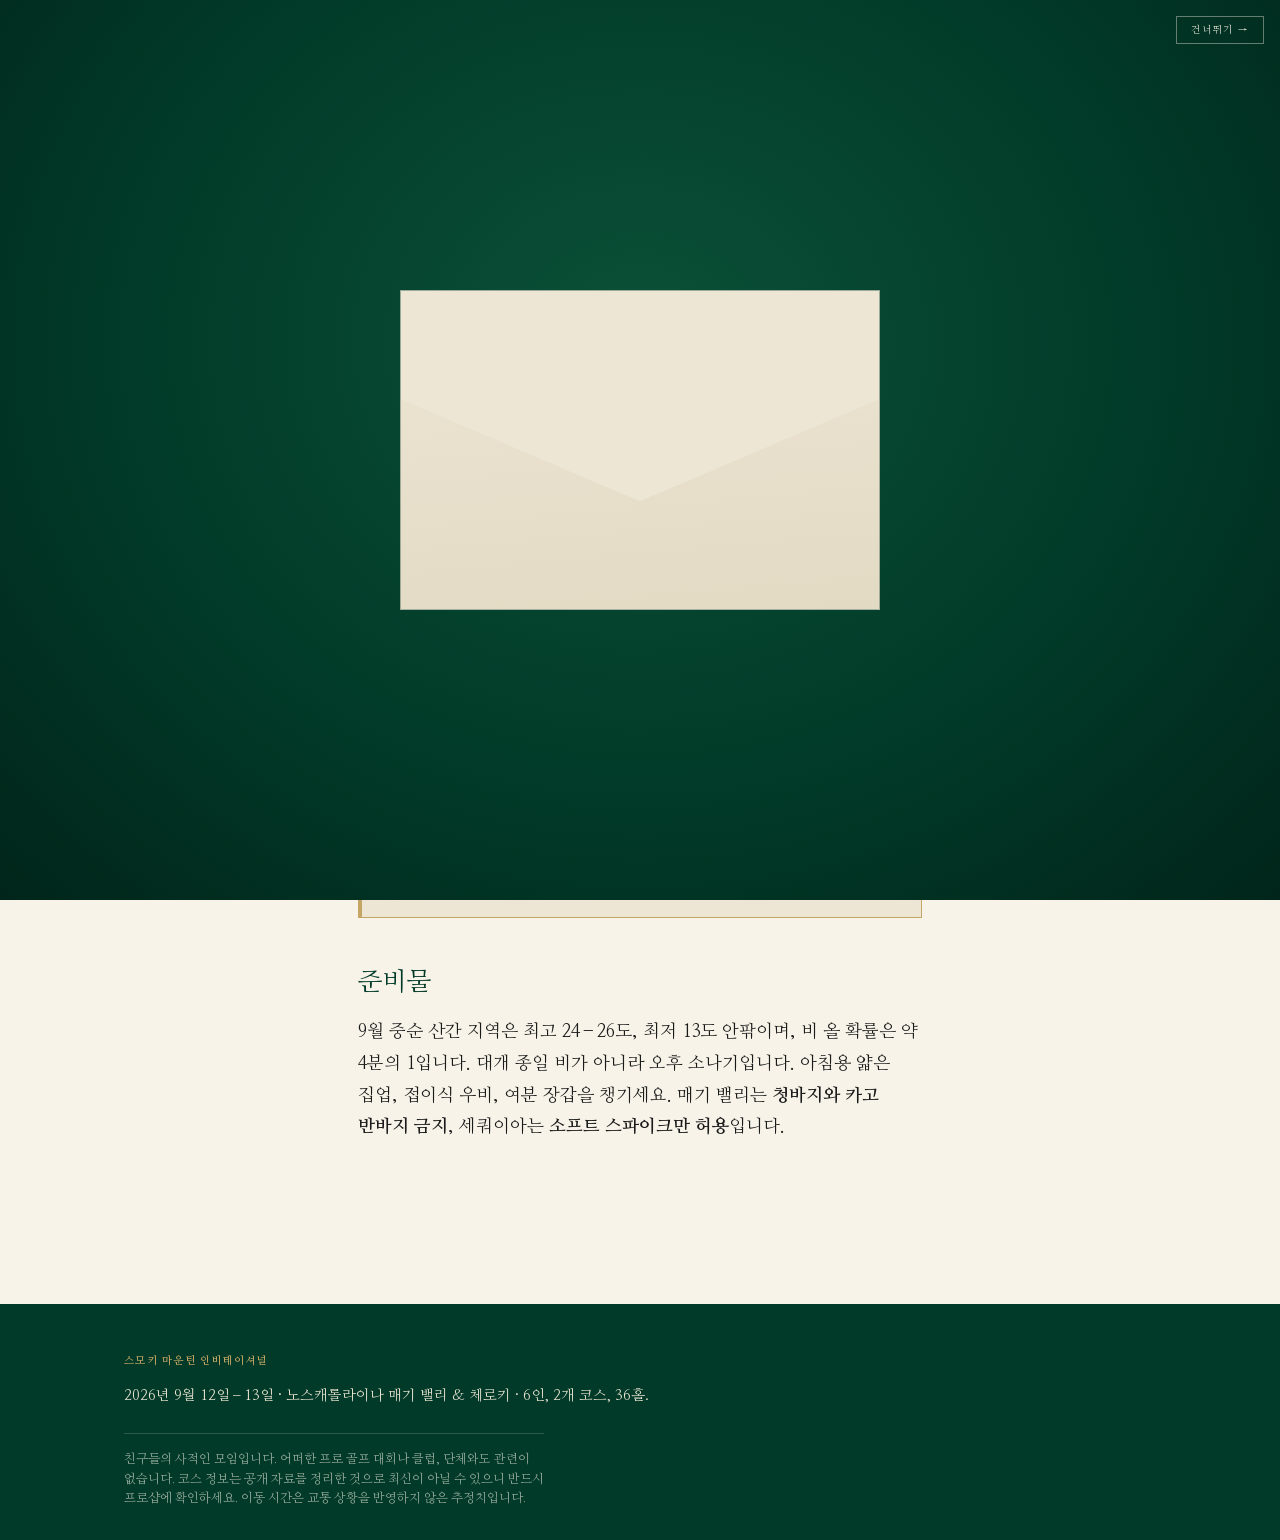
==== index.html @ a310d738 "The Smoky Mountain Invitational — trip site A no-build static site for a two-day golf trip to wester" ====
<!doctype html>
<html lang="ko">
<head>
<meta charset="utf-8">
<meta name="viewport" content="width=device-width, initial-scale=1">
<title>The Smoky Mountain Invitational — September 12–13, 2026</title>
<meta name="description" content="Six players, two courses, thirty-six holes. Maggie Valley Club and Sequoyah National, September 12–13, 2026.">
<meta name="robots" content="noindex, nofollow">
<link rel="icon" href="assets/img/favicon.svg" type="image/svg+xml">
<meta property="og:title" content="The Smoky Mountain Invitational">
<meta property="og:description" content="Six players, two courses, thirty-six holes. September 12–13, 2026.">
<meta property="og:type" content="website">
<!-- The ONLY blocking script on the page. Sets language and the
     sealed state before first paint, so there is no flash of
     English for a Korean reader and no flash of the open card. -->
<script>
(function(){var r=document.documentElement;r.setAttribute('data-js','');
var l=null;try{l=localStorage.getItem('smi:lang:v1')}catch(e){}
if(l==='en'){r.setAttribute('data-lang','en');r.setAttribute('lang','en');}
r.setAttribute('data-envelope','sealed');})();
</script>
<link rel="stylesheet" href="assets/css/fonts.css">
<link rel="stylesheet" href="assets/css/fonts-ko.css">
<link rel="stylesheet" href="assets/css/tokens.css">
<link rel="stylesheet" href="assets/css/base.css">
<link rel="stylesheet" href="assets/css/components.css">
<link rel="stylesheet" href="assets/css/i18n.css">
<link rel="stylesheet" href="assets/css/ticket.css">
<link rel="stylesheet" href="assets/css/envelope.css">
<link rel="stylesheet" href="assets/css/print.css" media="print">
</head>
<body>

<!-- #region SHARED-NAV v1 -->
<a class="skip-link visually-hidden" href="#main"><span class="en">Skip to content</span><span class="ko" lang="ko">본문으로 건너뛰기</span></a>
<header class="nav">
  <div class="nav__inner">
    <a class="nav__brand" href="index.html">
      <img class="nav__crest" src="assets/img/crest-cream.svg" alt="" width="30" height="30">
      <span class="nav__wordmark">
        <span class="en">The Smoky Mountain<br>Invitational</span>
        <span class="ko" lang="ko">스모키 마운틴<br>인비테이셔널</span>
      </span>
    </a>
    <nav aria-label="Main">
      <ul class="nav__list">
        <li><a href="itinerary.html" data-page="itinerary"><span class="en">Itinerary</span><span class="ko" lang="ko">일정</span></a></li>
        <li><a href="route.html" data-page="route"><span class="en">Route</span><span class="ko" lang="ko">이동 경로</span></a></li>
        <li><a href="course-maggie-valley.html" data-page="course-maggie-valley"><span class="en">Maggie Valley</span><span class="ko" lang="ko">매기 밸리</span></a></li>
        <li><a href="course-sequoyah.html" data-page="course-sequoyah"><span class="en">Sequoyah</span><span class="ko" lang="ko">세쿼이아</span></a></li>
        <li><a href="match.html" data-page="match"><span class="en">The Match</span><span class="ko" lang="ko">경기</span></a></li>
        <li><a href="players.html" data-page="players"><span class="en">Players</span><span class="ko" lang="ko">참가자</span></a></li>
      </ul>
    </nav>
    <div class="lang-toggle" role="group" aria-label="Language">
      <button type="button" class="lang-toggle__btn" data-lang="en" aria-pressed="false">EN</button>
      <button type="button" class="lang-toggle__btn" data-lang="ko" lang="ko" aria-pressed="false">한국어</button>
    </div>
  </div>
</header>
<!-- #endregion SHARED-NAV -->

<button type="button" class="env-skip">
  <span class="en">Skip &rarr;</span><span class="ko" lang="ko">건너뛰기 &rarr;</span>
</button>

<div class="env-stage">

  <!-- Decorative chrome only. Never contains content. -->
  <!-- display:contents when active, so all four layers become true
       siblings of .invite in one stacking context. A wrapper element
       here would create its own context and the card could never sit
       between the envelope back and its front pocket. -->
  <div class="envelope-chrome" role="presentation" aria-hidden="true">
    <div class="env-back"></div>
    <div class="env-front"></div>
    <div class="env-flap"></div>
    <button type="button" class="env-seal" aria-label="Open the invitation">
      <svg viewBox="0 0 100 100" fill="none" stroke="currentColor" stroke-width="4"
           stroke-linecap="round" stroke-linejoin="round" aria-hidden="true">
        <circle cx="50" cy="42" r="12"/>
        <path d="M14 62 L30 44 L42 56 L52 40 L64 56 L76 44 L88 62"/>
        <path d="M14 76 L32 62 L46 72 L60 64 L74 74 L88 76" opacity="0.6"/>
      </svg>
    </button>
    <p class="env-seal__hint"><span class="en">Break the seal</span><span class="ko" lang="ko">봉인을 여세요</span></p>
  </div>

  <!-- ============ THE INVITATION ============
       Unconditionally in the DOM. This is the content; everything
       above is decoration layered over it. -->
  <div class="invite">
    <div class="invite__card">
      <div class="invite__inner">

        <img class="invite__crest" src="assets/img/crest-green.svg" alt="" width="54" height="54">

        <p class="eyebrow"><span class="en">You are invited to</span><span class="ko" lang="ko">초대합니다</span></p>

        <h1 class="invite__title" id="invite-title" tabindex="-1">
          <span class="en">The Smoky Mountain <em>Invitational</em></span>
          <span class="ko" lang="ko">스모키 마운틴<br>인비테이셔널</span>
        </h1>

        <p class="rule-ornament"><span>&#9670;</span></p>

        <p class="invite__dates">
          <span class="en">Saturday 12 &amp; Sunday 13 September, 2026</span>
          <span class="ko" lang="ko">2026년 9월 12일 토요일 &amp; 13일 일요일</span>
        </p>

        <p class="invite__line">
          <span class="en">Six players. Two courses. Thirty-six holes.</span>
          <span class="ko" lang="ko">6인. 2개 코스. 36홀.</span>
        </p>

        <div class="invite__meta">
          <div>
            <span class="field__label"><span class="en">Day I</span><span class="ko" lang="ko">1일차</span></span>
            <p style="font-family:var(--font-display);font-size:1.05rem;color:var(--green-deep);line-height:1.25;margin:0">
              <span class="en">Maggie Valley Club</span><span class="ko" lang="ko">매기 밸리 클럽</span></p>
            <p class="field__note" style="font-family:var(--font-num);font-weight:600;font-size:0.95rem;color:var(--green-primary)">12:10 PM</p>
          </div>
          <div>
            <span class="field__label"><span class="en">Day II</span><span class="ko" lang="ko">2일차</span></span>
            <p style="font-family:var(--font-display);font-size:1.05rem;color:var(--green-deep);line-height:1.25;margin:0">
              <span class="en">Sequoyah National</span><span class="ko" lang="ko">세쿼이아 내셔널</span></p>
            <p class="field__note" style="font-family:var(--font-num);font-weight:600;font-size:0.95rem;color:var(--green-primary)">2:30 PM</p>
          </div>
          <div>
            <span class="field__label"><span class="en">Where</span><span class="ko" lang="ko">장소</span></span>
            <p style="font-family:var(--font-display);font-size:1.05rem;color:var(--green-deep);line-height:1.25;margin:0">
              <span class="en">Maggie Valley &amp; Cherokee</span><span class="ko" lang="ko">매기 밸리 &amp; 체로키</span></p>
            <p class="field__note"><span class="en">North Carolina</span><span class="ko" lang="ko">노스캐롤라이나</span></p>
          </div>
        </div>

        <p style="margin-top:var(--sp-5)">
          <a class="btn" href="itinerary.html"><span class="en">See the itinerary</span><span class="ko" lang="ko">일정 보기</span></a>
        </p>

      </div>
    </div>
  </div>

</div>


<main id="main">
  <div class="container section">

    <h2>
      <span class="en">What we know <em>so far</em></span>
      <span class="ko" lang="ko">현재까지 확정된 사항</span>
    </h2>

    <p>
      <span class="en">Two rounds in the Great Smoky Mountains, a chalet above Maggie Valley in between, and a three-a-side match running across all thirty-six holes. Everything is booked; a few details are still worth a phone call.</span>
      <span class="ko" lang="ko">그레이트 스모키 마운틴에서의 두 라운드, 그 사이 매기 밸리 위쪽의 샬레, 그리고 36홀 전체에 걸친 3대3 경기. 예약은 모두 완료되었고, 몇 가지 세부 사항만 전화로 확인하면 됩니다.</span>
    </p>

    <div class="stats" style="margin:var(--sp-6) 0">
      <div class="stat">
        <span class="stat__label"><span class="en">Players</span><span class="ko" lang="ko">참가자</span></span>
        <p class="stat__value">6</p>
      </div>
      <div class="stat">
        <span class="stat__label"><span class="en">Holes</span><span class="ko" lang="ko">홀</span></span>
        <p class="stat__value">36</p>
      </div>
      <div class="stat">
        <span class="stat__label"><span class="en">Road Miles</span><span class="ko" lang="ko">주행 거리</span></span>
        <p class="stat__value">201<span class="stat__unit"> mi</span></p>
      </div>
      <div class="stat">
        <span class="stat__label"><span class="en">Highest Point</span><span class="ko" lang="ko">최고 지점</span></span>
        <p class="stat__value">5,046<span class="stat__unit"> ft</span></p>
      </div>
    </div>

    <h3 style="margin-top:var(--sp-7)">
      <span class="en">The match</span><span class="ko" lang="ko">경기 방식</span>
    </h3>
    <p>
      <span class="en">Three a side, best two of three net scores on every hole, hole points accumulating across both rounds. The teams are balanced to within two strokes on each day and land <strong>dead even over the full thirty-six</strong>. <a href="match.html">The full format and the scoreboard are here.</a></span>
      <span class="ko" lang="ko">3대3, 매 홀 세 명 중 상위 두 명의 네트 스코어를 합산하고, 두 라운드에 걸쳐 홀 포인트를 누적합니다. 두 팀은 각 일자별로 2타 이내로 맞춰져 있으며, <strong>36홀 전체로는 완전히 동률</strong>입니다. <a href="match.html">전체 방식과 스코어보드는 여기에 있습니다.</a></span>
    </p>

    <div class="alert" style="margin-top:var(--sp-6)">
      <svg class="alert__icon" viewBox="0 0 24 24" fill="none" stroke="currentColor" stroke-width="1.6" aria-hidden="true">
        <path d="M12 3 L22 20 H2 Z"/><path d="M12 10v4"/><circle cx="12" cy="17" r=".6" fill="currentColor"/>
      </svg>
      <div class="alert__body">
        <p class="alert__title"><span class="en">Two things to watch</span><span class="ko" lang="ko">주의할 두 가지</span></p>
        <p>
          <span class="en"><strong>I-40 through the Pigeon River Gorge</strong> is down to one narrow lane each way at 35&nbsp;mph for about twelve miles&mdash;add 20&ndash;30 minutes on the Saturday. And <strong>Sunday&rsquo;s 2:30 tee time runs close to the light</strong>: sunset is 7:44 PM, and we all work Monday. Make the turn by 4:45.</span>
          <span class="ko" lang="ko"><strong>I-40 피전 리버 협곡 구간</strong>은 약 19킬로미터에 걸쳐 양방향 각 1차선, 시속 35마일로 제한되어 있습니다. 토요일 이동에 20&ndash;30분을 더하세요. 그리고 <strong>일요일 오후 2시 30분 티타임은 일몰과 아슬아슬합니다.</strong> 일몰은 오후 7시 44분이고, 월요일에는 모두 출근해야 합니다. 4시 45분까지 전반을 마치세요.</span>
        </p>
      </div>
    </div>

    <h3 style="margin-top:var(--sp-7)">
      <span class="en">What to pack</span><span class="ko" lang="ko">준비물</span>
    </h3>
    <p>
      <span class="en">Mid-September in the mountains runs to highs in the mid-to-upper 70s and lows in the mid-50s, with roughly a one-in-four chance of a wet day&mdash;usually an afternoon storm rather than steady rain. Bring a light quarter-zip for the morning, a packable rain jacket, and a spare glove. <strong>No denim and no cargo shorts</strong> at Maggie Valley; <strong>soft spikes only</strong> at Sequoyah.</span>
      <span class="ko" lang="ko">9월 중순 산간 지역은 최고 24&ndash;26도, 최저 13도 안팎이며, 비 올 확률은 약 4분의 1입니다. 대개 종일 비가 아니라 오후 소나기입니다. 아침용 얇은 집업, 접이식 우비, 여분 장갑을 챙기세요. 매기 밸리는 <strong>청바지와 카고 반바지 금지</strong>, 세쿼이아는 <strong>소프트 스파이크만 허용</strong>입니다.</span>
    </p>

  </div>
</main>

<!-- #region SHARED-FOOTER v1 -->
<footer class="footer">
  <div class="footer__inner">
    <p class="eyebrow eyebrow--gold"><span class="en">The Smoky Mountain Invitational</span><span class="ko" lang="ko">스모키 마운틴 인비테이셔널</span></p>
    <p>
      <span class="en">September 12&ndash;13, 2026 &middot; Maggie Valley &amp; Cherokee, North Carolina &middot; Six players, two courses, thirty-six holes.</span>
      <span class="ko" lang="ko">2026년 9월 12일&ndash;13일 &middot; 노스캐롤라이나 매기 밸리 &amp; 체로키 &middot; 6인, 2개 코스, 36홀.</span>
    </p>
    <p class="footer__disclaimer">
      <span class="en">A private gathering of friends. Not affiliated with, endorsed by, or connected to any professional golf tournament, club, or organisation. Course data is compiled from public sources and may be out of date&mdash;always confirm with the pro shop. Drive times are free-flow estimates and carry no allowance for traffic.</span>
      <span class="ko" lang="ko">친구들의 사적인 모임입니다. 어떠한 프로 골프 대회나 클럽, 단체와도 관련이 없습니다. 코스 정보는 공개 자료를 정리한 것으로 최신이 아닐 수 있으니 반드시 프로샵에 확인하세요. 이동 시간은 교통 상황을 반영하지 않은 추정치입니다.</span>
    </p>
  </div>
</footer>
<!-- #endregion SHARED-FOOTER -->

<script defer src="assets/js/lang.js"></script>
<script defer src="assets/js/envelope.js"></script>
</body>
</html>
---- assets/css/fonts.css ----
/* ============================================================
   THE SMOKY MOUNTAIN INVITATIONAL — SELF-HOSTED WEBFONTS
   All four families are SIL Open Font License 1.1; self-hosting
   is expressly permitted. See README for the licence notice.

   Self-hosted deliberately rather than linked from the Google
   CDN: that <link> is render-blocking and fails completely
   offline, and this site has to work in a valley with no signal.

   Cormorant Garamond and Source Serif 4 ship as VARIABLE fonts,
   so one file covers each declared weight range. Barlow
   Condensed is served as static instances, hence two files.
   Latin subset only — 180 KB for the whole system.
   ============================================================ */

/* Display serif — headings, the trip name, ticket titles.
   Fragile below ~24px by design; never use it for body text. */
@font-face {
  font-family: 'Cormorant Garamond';
  font-style: normal;
  font-weight: 300 600;
  font-display: swap;
  src: url(../fonts/cormorant-garamond.woff2) format('woff2');
}
@font-face {
  font-family: 'Cormorant Garamond';
  font-style: italic;
  font-weight: 300 600;
  font-display: swap;
  src: url(../fonts/cormorant-garamond-italic.woff2) format('woff2');
}

/* Body — optical-size axis keeps it readable at 16px where
   Cormorant collapses. */
@font-face {
  font-family: 'Source Serif 4';
  font-style: normal;
  font-weight: 400 600;
  font-display: swap;
  src: url(../fonts/source-serif-4.woff2) format('woff2');
}

/* Inscriptional roman — letterspaced uppercase eyebrows and
   field labels. This single face does most of the engraved work. */
@font-face {
  font-family: 'Marcellus';
  font-style: normal;
  font-weight: 400;
  font-display: swap;
  src: url(../fonts/marcellus-400.woff2) format('woff2');
}

/* Numerals — tickets and the scoreboard. Tall, narrow digits
   that read as hand-painted plates rather than monospace. */
@font-face {
  font-family: 'Barlow Condensed';
  font-style: normal;
  font-weight: 400;
  font-display: swap;
  src: url(../fonts/barlow-condensed-400.woff2) format('woff2');
}
@font-face {
  font-family: 'Barlow Condensed';
  font-style: normal;
  font-weight: 600;
  font-display: swap;
  src: url(../fonts/barlow-condensed-600.woff2) format('woff2');
}
---- assets/css/fonts-ko.css ----
/* ============================================================
   KOREAN — Nanum Myeongjo (SIL Open Font License 1.1)

   A Myeongjo serif: the Korean equivalent of the formal-document
   register Cormorant Garamond and Source Serif 4 occupy in Latin.
   Used for BOTH display and body Korean, so the site carries one
   Korean family rather than two.

   Split across Google's unicode-range subsets and vendored whole,
   NOT hand-subset to the glyphs currently on the site. Deliberate:
   player bios get added later, and a hand-subset font renders any
   new character as a tofu box. The browser downloads only the
   slices a page actually needs (~15-30 of these), so the on-disk
   size below is not the transfer size.
   ============================================================ */
@font-face{font-family:'Nanum Myeongjo';font-style:normal;font-weight:400;font-display:swap;src:url(../fonts/nanum-myeongjo/nm-400-000.woff2) format('woff2');unicode-range:U+f9ca-fa0b, U+ff03-ff05, U+ff07, U+ff0a-ff0b, U+ff0d-ff19, U+ff1b, U+ff1d, U+ff20-ff5b, U+ff5d, U+ffe0-ffe3, U+ffe5-ffe6}
@font-face{font-family:'Nanum Myeongjo';font-style:normal;font-weight:400;font-display:swap;src:url(../fonts/nanum-myeongjo/nm-400-001.woff2) format('woff2');unicode-range:U+d723-d728, U+d72a-d733, U+d735-d748, U+d74a-d74f, U+d752-d753, U+d755-d757, U+d75a-d75f, U+d762-d764, U+d766-d768, U+d76a-d76b, U+d76d-d76f, U+d771-d787, U+d789-d78b, U+d78d-d78f, U+d791-d797, U+d79a, U+d79c, U+d79e-d7a3, U+f900-f909, U+f90b-f92e}
@font-face{font-family:'Nanum Myeongjo';font-style:normal;font-weight:400;font-display:swap;src:url(../fonts/nanum-myeongjo/nm-400-002.woff2) format('woff2');unicode-range:U+d679-d68b, U+d68e-d69e, U+d6a0, U+d6a2-d6a7, U+d6a9-d6c3, U+d6c6-d6c7, U+d6c9-d6cb, U+d6cd-d6d3, U+d6d5-d6d6, U+d6d8-d6e3, U+d6e5-d6e7, U+d6e9-d6fb, U+d6fd-d717, U+d719-d71f, U+d721-d722}
@font-face{font-family:'Nanum Myeongjo';font-style:normal;font-weight:400;font-display:swap;src:url(../fonts/nanum-myeongjo/nm-400-003.woff2) format('woff2');unicode-range:U+d5bc-d5c7, U+d5ca-d5cb, U+d5cd-d5cf, U+d5d1-d5d7, U+d5d9-d5da, U+d5dc, U+d5de-d5e3, U+d5e6-d5e7, U+d5e9-d5eb, U+d5ed-d5f6, U+d5f8, U+d5fa-d5ff, U+d602-d603, U+d605-d607, U+d609-d60f, U+d612-d613, U+d616-d61b, U+d61d-d637, U+d63a-d63b, U+d63d-d63f, U+d641-d647, U+d64a-d64c, U+d64e-d653, U+d656-d657, U+d659-d65b, U+d65d-d666, U+d668, U+d66a-d678}
@font-face{font-family:'Nanum Myeongjo';font-style:normal;font-weight:400;font-display:swap;src:url(../fonts/nanum-myeongjo/nm-400-004.woff2) format('woff2');unicode-range:U+d507, U+d509-d50b, U+d50d-d513, U+d515-d53b, U+d53e-d53f, U+d541-d543, U+d545-d54c, U+d54e, U+d550, U+d552-d557, U+d55a-d55b, U+d55d-d55f, U+d561-d564, U+d566-d567, U+d56a, U+d56c, U+d56e-d573, U+d576-d577, U+d579-d583, U+d585-d586, U+d58a-d5a4, U+d5a6-d5bb}
@font-face{font-family:'Nanum Myeongjo';font-style:normal;font-weight:400;font-display:swap;src:url(../fonts/nanum-myeongjo/nm-400-005.woff2) format('woff2');unicode-range:U+d464-d477, U+d47a-d47b, U+d47d-d47f, U+d481-d487, U+d489-d48a, U+d48c, U+d48e-d4e7, U+d4e9-d503, U+d505-d506}
@font-face{font-family:'Nanum Myeongjo';font-style:normal;font-weight:400;font-display:swap;src:url(../fonts/nanum-myeongjo/nm-400-006.woff2) format('woff2');unicode-range:U+d3bf-d3c7, U+d3ca-d3cf, U+d3d1-d3eb, U+d3ee-d3ef, U+d3f1-d3f3, U+d3f5-d3fb, U+d3fd-d400, U+d402-d45b, U+d45d-d463}
@font-face{font-family:'Nanum Myeongjo';font-style:normal;font-weight:400;font-display:swap;src:url(../fonts/nanum-myeongjo/nm-400-007.woff2) format('woff2');unicode-range:U+d2ff, U+d302-d304, U+d306-d30b, U+d30f, U+d311-d313, U+d315-d31b, U+d31e, U+d322-d324, U+d326-d327, U+d32a-d32b, U+d32d-d32f, U+d331-d337, U+d339-d33c, U+d33e-d37b, U+d37e-d37f, U+d381-d383, U+d385-d38b, U+d38e-d390, U+d392-d397, U+d39a-d39b, U+d39d-d39f, U+d3a1-d3a7, U+d3a9-d3aa, U+d3ac, U+d3ae-d3b3, U+d3b5-d3b7, U+d3b9-d3bb, U+d3bd-d3be}
@font-face{font-family:'Nanum Myeongjo';font-style:normal;font-weight:400;font-display:swap;src:url(../fonts/nanum-myeongjo/nm-400-008.woff2) format('woff2');unicode-range:U+d257-d27f, U+d281-d29b, U+d29d-d29f, U+d2a1-d2ab, U+d2ad-d2b7, U+d2ba-d2bb, U+d2bd-d2bf, U+d2c1-d2c7, U+d2c9-d2ef, U+d2f2-d2f3, U+d2f5-d2f7, U+d2f9-d2fe}
@font-face{font-family:'Nanum Myeongjo';font-style:normal;font-weight:400;font-display:swap;src:url(../fonts/nanum-myeongjo/nm-400-009.woff2) format('woff2');unicode-range:U+d1b4, U+d1b6-d1f3, U+d1f5-d22b, U+d22e-d22f, U+d231-d233, U+d235-d23b, U+d23d-d240, U+d242-d256}
@font-face{font-family:'Nanum Myeongjo';font-style:normal;font-weight:400;font-display:swap;src:url(../fonts/nanum-myeongjo/nm-400-010.woff2) format('woff2');unicode-range:U+d105-d12f, U+d132-d133, U+d135-d137, U+d139-d13f, U+d141-d142, U+d144, U+d146-d14b, U+d14e-d14f, U+d151-d153, U+d155-d15b, U+d15e-d187, U+d189-d19f, U+d1a2-d1a3, U+d1a5-d1a7, U+d1a9-d1af, U+d1b2-d1b3}
@font-face{font-family:'Nanum Myeongjo';font-style:normal;font-weight:400;font-display:swap;src:url(../fonts/nanum-myeongjo/nm-400-011.woff2) format('woff2');unicode-range:U+d04b-d04f, U+d051-d057, U+d059-d06b, U+d06d-d06f, U+d071-d073, U+d075-d07b, U+d07e-d0a3, U+d0a6-d0a7, U+d0a9-d0ab, U+d0ad-d0b3, U+d0b6, U+d0b8, U+d0ba-d0bf, U+d0c2-d0c3, U+d0c5-d0c7, U+d0c9-d0cf, U+d0d2, U+d0d6-d0db, U+d0de-d0df, U+d0e1-d0e3, U+d0e5-d0eb, U+d0ee-d0f0, U+d0f2-d104}
@font-face{font-family:'Nanum Myeongjo';font-style:normal;font-weight:400;font-display:swap;src:url(../fonts/nanum-myeongjo/nm-400-012.woff2) format('woff2');unicode-range:U+cfa2-cfc3, U+cfc5-cfdf, U+cfe2-cfe3, U+cfe5-cfe7, U+cfe9-cff4, U+cff6-cffb, U+cffd-cfff, U+d001-d003, U+d005-d017, U+d019-d033, U+d036-d037, U+d039-d03b, U+d03d-d04a}
@font-face{font-family:'Nanum Myeongjo';font-style:normal;font-weight:400;font-display:swap;src:url(../fonts/nanum-myeongjo/nm-400-013.woff2) format('woff2');unicode-range:U+cef0-cef3, U+cef6, U+cef9-ceff, U+cf01-cf03, U+cf05-cf07, U+cf09-cf0f, U+cf11-cf12, U+cf14-cf1b, U+cf1d-cf1f, U+cf21-cf2f, U+cf31-cf53, U+cf56-cf57, U+cf59-cf5b, U+cf5d-cf63, U+cf66, U+cf68, U+cf6a-cf6f, U+cf71-cf84, U+cf86-cf8b, U+cf8d-cfa1}
@font-face{font-family:'Nanum Myeongjo';font-style:normal;font-weight:400;font-display:swap;src:url(../fonts/nanum-myeongjo/nm-400-014.woff2) format('woff2');unicode-range:U+ce3c-ce57, U+ce5a-ce5b, U+ce5d-ce5f, U+ce61-ce67, U+ce6a, U+ce6c, U+ce6e-ce73, U+ce76-ce77, U+ce79-ce7b, U+ce7d-ce83, U+ce85-ce88, U+ce8a-ce8f, U+ce91-ce93, U+ce95-ce97, U+ce99-ce9f, U+cea2, U+cea4-ceab, U+cead-cee3, U+cee6-cee7, U+cee9-ceeb, U+ceed-ceef}
@font-face{font-family:'Nanum Myeongjo';font-style:normal;font-weight:400;font-display:swap;src:url(../fonts/nanum-myeongjo/nm-400-015.woff2) format('woff2');unicode-range:U+cd92-cd93, U+cd96-cd97, U+cd99-cd9b, U+cd9d-cda3, U+cda6-cda8, U+cdaa-cdaf, U+cdb1-cdc3, U+cdc5-cdcb, U+cdcd-cde7, U+cde9-ce03, U+ce05-ce1f, U+ce22-ce34, U+ce36-ce3b}
@font-face{font-family:'Nanum Myeongjo';font-style:normal;font-weight:400;font-display:swap;src:url(../fonts/nanum-myeongjo/nm-400-016.woff2) format('woff2');unicode-range:U+ccef-cd07, U+cd0a-cd0b, U+cd0d-cd1a, U+cd1c, U+cd1e-cd2b, U+cd2d-cd5b, U+cd5d-cd77, U+cd79-cd91}
@font-face{font-family:'Nanum Myeongjo';font-style:normal;font-weight:400;font-display:swap;src:url(../fonts/nanum-myeongjo/nm-400-017.woff2) format('woff2');unicode-range:U+cc3f-cc43, U+cc46-cc47, U+cc49-cc4b, U+cc4d-cc53, U+cc55-cc58, U+cc5a-cc5f, U+cc61-cc97, U+cc9a-cc9b, U+cc9d-cc9f, U+cca1-cca7, U+ccaa, U+ccac, U+ccae-ccb3, U+ccb6-ccb7, U+ccb9-ccbb, U+ccbd-cccf, U+ccd1-cce3, U+cce5-ccee}
@font-face{font-family:'Nanum Myeongjo';font-style:normal;font-weight:400;font-display:swap;src:url(../fonts/nanum-myeongjo/nm-400-018.woff2) format('woff2');unicode-range:U+cb91-cbd3, U+cbd5-cbe3, U+cbe5-cc0b, U+cc0e-cc0f, U+cc11-cc13, U+cc15-cc1b, U+cc1d-cc20, U+cc23-cc27, U+cc2a-cc2b, U+cc2d, U+cc2f, U+cc31-cc37, U+cc3a, U+cc3c}
@font-face{font-family:'Nanum Myeongjo';font-style:normal;font-weight:400;font-display:swap;src:url(../fonts/nanum-myeongjo/nm-400-019.woff2) format('woff2');unicode-range:U+caf4-cb47, U+cb4a-cb90}
@font-face{font-family:'Nanum Myeongjo';font-style:normal;font-weight:400;font-display:swap;src:url(../fonts/nanum-myeongjo/nm-400-020.woff2) format('woff2');unicode-range:U+ca4a-ca4b, U+ca4e-ca4f, U+ca51-ca53, U+ca55-ca5b, U+ca5d-ca60, U+ca62-ca83, U+ca85-cabb, U+cabe-cabf, U+cac1-cac3, U+cac5-cacb, U+cacd-cad0, U+cad2, U+cad4-cad8, U+cada-caf3}
@font-face{font-family:'Nanum Myeongjo';font-style:normal;font-weight:400;font-display:swap;src:url(../fonts/nanum-myeongjo/nm-400-021.woff2) format('woff2');unicode-range:U+c996-c997, U+c99a-c99c, U+c99e-c9bf, U+c9c2-c9c3, U+c9c5-c9c7, U+c9c9-c9cf, U+c9d2, U+c9d4, U+c9d7-c9d8, U+c9db, U+c9de-c9df, U+c9e1-c9e3, U+c9e5-c9e6, U+c9e8-c9eb, U+c9ee-c9f0, U+c9f2-c9f7, U+c9f9-ca0b, U+ca0d-ca28, U+ca2a-ca49}
@font-face{font-family:'Nanum Myeongjo';font-style:normal;font-weight:400;font-display:swap;src:url(../fonts/nanum-myeongjo/nm-400-022.woff2) format('woff2');unicode-range:U+c8e9-c8f4, U+c8f6-c8fb, U+c8fe-c8ff, U+c901-c903, U+c905-c90b, U+c90e-c910, U+c912-c917, U+c919-c92b, U+c92d-c94f, U+c951-c953, U+c955-c96b, U+c96d-c973, U+c975-c987, U+c98a-c98b, U+c98d-c98f, U+c991-c995}
@font-face{font-family:'Nanum Myeongjo';font-style:normal;font-weight:400;font-display:swap;src:url(../fonts/nanum-myeongjo/nm-400-023.woff2) format('woff2');unicode-range:U+c841-c84b, U+c84d-c86f, U+c872-c873, U+c875-c877, U+c879-c87f, U+c882-c884, U+c887-c88a, U+c88d-c8c3, U+c8c5-c8df, U+c8e1-c8e8}
@font-face{font-family:'Nanum Myeongjo';font-style:normal;font-weight:400;font-display:swap;src:url(../fonts/nanum-myeongjo/nm-400-024.woff2) format('woff2');unicode-range:U+c779-c77b, U+c77e-c782, U+c786, U+c78b, U+c78d, U+c78f, U+c792-c793, U+c795, U+c797, U+c799-c79f, U+c7a2, U+c7a7-c7ab, U+c7ae-c7bb, U+c7bd-c7c0, U+c7c2-c7c7, U+c7c9-c7dc, U+c7de-c7ff, U+c802-c803, U+c805-c807, U+c809, U+c80b-c80f, U+c812, U+c814, U+c817-c81b, U+c81e-c81f, U+c821-c823, U+c825-c82e, U+c830-c837, U+c839-c83b, U+c83d-c840}
@font-face{font-family:'Nanum Myeongjo';font-style:normal;font-weight:400;font-display:swap;src:url(../fonts/nanum-myeongjo/nm-400-025.woff2) format('woff2');unicode-range:U+c6bb-c6bf, U+c6c2, U+c6c4, U+c6c6-c6cb, U+c6ce-c6cf, U+c6d1-c6d3, U+c6d5-c6db, U+c6dd-c6df, U+c6e1-c6e7, U+c6e9-c6eb, U+c6ed-c6ef, U+c6f1-c6f8, U+c6fa-c703, U+c705-c707, U+c709-c70b, U+c70d-c716, U+c718, U+c71a-c71f, U+c722-c723, U+c725-c727, U+c729-c734, U+c736-c73b, U+c73e-c73f, U+c741-c743, U+c745-c74b, U+c74e-c750, U+c752-c757, U+c759-c773, U+c776-c777}
@font-face{font-family:'Nanum Myeongjo';font-style:normal;font-weight:400;font-display:swap;src:url(../fonts/nanum-myeongjo/nm-400-026.woff2) format('woff2');unicode-range:U+c5f5-c5fb, U+c5fe, U+c602-c605, U+c607, U+c609-c60f, U+c611-c61a, U+c61c-c623, U+c626-c627, U+c629-c62b, U+c62d, U+c62f-c632, U+c636, U+c638, U+c63a-c63f, U+c642-c643, U+c645-c647, U+c649-c652, U+c656-c65b, U+c65d-c65f, U+c661-c663, U+c665-c677, U+c679-c67b, U+c67d-c693, U+c696-c697, U+c699-c69b, U+c69d-c6a3, U+c6a6, U+c6a8, U+c6aa-c6af, U+c6b2-c6b3, U+c6b5-c6b7, U+c6b9-c6ba}
@font-face{font-family:'Nanum Myeongjo';font-style:normal;font-weight:400;font-display:swap;src:url(../fonts/nanum-myeongjo/nm-400-027.woff2) format('woff2');unicode-range:U+c517-c527, U+c52a-c52b, U+c52d-c52f, U+c531-c538, U+c53a, U+c53c, U+c53e-c543, U+c546-c547, U+c54b, U+c54d-c552, U+c556, U+c55a-c55b, U+c55d, U+c55f, U+c562-c563, U+c565-c567, U+c569-c56f, U+c572, U+c574, U+c576-c57b, U+c57e-c57f, U+c581-c583, U+c585-c586, U+c588-c58b, U+c58e, U+c590, U+c592-c596, U+c599-c5b3, U+c5b6-c5b7, U+c5ba, U+c5be-c5c3, U+c5ca-c5cb, U+c5cd, U+c5cf, U+c5d2-c5d3, U+c5d5-c5d7, U+c5d9-c5df, U+c5e1-c5e2, U+c5e4, U+c5e6-c5eb, U+c5ef, U+c5f1-c5f3}
@font-face{font-family:'Nanum Myeongjo';font-style:normal;font-weight:400;font-display:swap;src:url(../fonts/nanum-myeongjo/nm-400-028.woff2) format('woff2');unicode-range:U+c475-c4ef, U+c4f2-c4f3, U+c4f5-c4f7, U+c4f9-c4ff, U+c502-c50b, U+c50d-c516}
@font-face{font-family:'Nanum Myeongjo';font-style:normal;font-weight:400;font-display:swap;src:url(../fonts/nanum-myeongjo/nm-400-029.woff2) format('woff2');unicode-range:U+c3d0-c3d7, U+c3da-c3db, U+c3dd-c3de, U+c3e1-c3ec, U+c3ee-c3f3, U+c3f5-c42b, U+c42d-c463, U+c466-c474}
@font-face{font-family:'Nanum Myeongjo';font-style:normal;font-weight:400;font-display:swap;src:url(../fonts/nanum-myeongjo/nm-400-030.woff2) format('woff2');unicode-range:U+c32b-c367, U+c36a-c36b, U+c36d-c36f, U+c371-c377, U+c37a-c37b, U+c37e-c383, U+c385-c387, U+c389-c3cf}
@font-face{font-family:'Nanum Myeongjo';font-style:normal;font-weight:400;font-display:swap;src:url(../fonts/nanum-myeongjo/nm-400-031.woff2) format('woff2');unicode-range:U+c26a-c26b, U+c26d-c26f, U+c271-c273, U+c275-c27b, U+c27e-c287, U+c289-c28f, U+c291-c297, U+c299-c29a, U+c29c-c2a3, U+c2a5-c2a7, U+c2a9-c2ab, U+c2ad-c2b3, U+c2b6, U+c2b8, U+c2ba-c2bb, U+c2bd-c2db, U+c2de-c2df, U+c2e1-c2e2, U+c2e5-c2ea, U+c2ee, U+c2f0, U+c2f2-c2f5, U+c2f7, U+c2fa-c2fb, U+c2fd-c2ff, U+c301-c307, U+c309-c30c, U+c30e-c312, U+c315-c323, U+c325-c328, U+c32a}
@font-face{font-family:'Nanum Myeongjo';font-style:normal;font-weight:400;font-display:swap;src:url(../fonts/nanum-myeongjo/nm-400-032.woff2) format('woff2');unicode-range:U+c1bc-c1c3, U+c1c5-c1df, U+c1e1-c1fb, U+c1fd-c203, U+c205-c20c, U+c20e, U+c210-c217, U+c21a-c21b, U+c21d-c21e, U+c221-c227, U+c229-c22a, U+c22c, U+c22e, U+c230, U+c233-c24f, U+c251-c257, U+c259-c269}
@font-face{font-family:'Nanum Myeongjo';font-style:normal;font-weight:400;font-display:swap;src:url(../fonts/nanum-myeongjo/nm-400-033.woff2) format('woff2');unicode-range:U+c101-c11b, U+c11f, U+c121-c123, U+c125-c12b, U+c12e, U+c132-c137, U+c13a-c13b, U+c13d-c13f, U+c141-c147, U+c14a, U+c14c-c153, U+c155-c157, U+c159-c15b, U+c15d-c166, U+c169-c16f, U+c171-c177, U+c179-c18b, U+c18e-c18f, U+c191-c193, U+c195-c19b, U+c19d-c19e, U+c1a0, U+c1a2-c1a4, U+c1a6-c1bb}
@font-face{font-family:'Nanum Myeongjo';font-style:normal;font-weight:400;font-display:swap;src:url(../fonts/nanum-myeongjo/nm-400-034.woff2) format('woff2');unicode-range:U+c049-c057, U+c059-c05b, U+c05d-c05f, U+c061-c067, U+c069-c08f, U+c091-c0ab, U+c0ae-c0af, U+c0b1-c0b3, U+c0b5, U+c0b7-c0bb, U+c0be, U+c0c2-c0c7, U+c0ca-c0cb, U+c0cd-c0cf, U+c0d1-c0d7, U+c0d9-c0da, U+c0dc, U+c0de-c0e3, U+c0e5-c0eb, U+c0ed-c0f3, U+c0f6, U+c0f8, U+c0fa-c0ff}
@font-face{font-family:'Nanum Myeongjo';font-style:normal;font-weight:400;font-display:swap;src:url(../fonts/nanum-myeongjo/nm-400-035.woff2) format('woff2');unicode-range:U+bfa7-bfaf, U+bfb1-bfc4, U+bfc6-bfcb, U+bfce-bfcf, U+bfd1-bfd3, U+bfd5-bfdb, U+bfdd-c048}
@font-face{font-family:'Nanum Myeongjo';font-style:normal;font-weight:400;font-display:swap;src:url(../fonts/nanum-myeongjo/nm-400-036.woff2) format('woff2');unicode-range:U+bf07, U+bf09-bf3f, U+bf41-bf4f, U+bf52-bf54, U+bf56-bfa6}
@font-face{font-family:'Nanum Myeongjo';font-style:normal;font-weight:400;font-display:swap;src:url(../fonts/nanum-myeongjo/nm-400-037.woff2) format('woff2');unicode-range:U+be56, U+be58, U+be5c-be5f, U+be62-be63, U+be65-be67, U+be69-be74, U+be76-be7b, U+be7e-be7f, U+be81-be8e, U+be90, U+be92-bea7, U+bea9-becf, U+bed2-bed3, U+bed5-bed6, U+bed9-bee3, U+bee6-bf06}
@font-face{font-family:'Nanum Myeongjo';font-style:normal;font-weight:400;font-display:swap;src:url(../fonts/nanum-myeongjo/nm-400-038.woff2) format('woff2');unicode-range:U+bdb0-bdd3, U+bdd5-bdef, U+bdf1-be0b, U+be0d-be0f, U+be11-be13, U+be15-be43, U+be46-be47, U+be49-be4b, U+be4d-be53}
@font-face{font-family:'Nanum Myeongjo';font-style:normal;font-weight:400;font-display:swap;src:url(../fonts/nanum-myeongjo/nm-400-039.woff2) format('woff2');unicode-range:U+bd03, U+bd06, U+bd08, U+bd0a-bd0f, U+bd11-bd22, U+bd25-bd47, U+bd49-bd58, U+bd5a-bd7f, U+bd82-bd83, U+bd85-bd87, U+bd8a-bd8f, U+bd91-bd92, U+bd94, U+bd96-bd98, U+bd9a-bdaf}
@font-face{font-family:'Nanum Myeongjo';font-style:normal;font-weight:400;font-display:swap;src:url(../fonts/nanum-myeongjo/nm-400-040.woff2) format('woff2');unicode-range:U+bc4e-bc83, U+bc86-bc87, U+bc89-bc8b, U+bc8d-bc93, U+bc96, U+bc98, U+bc9b-bc9f, U+bca2-bca3, U+bca5-bca7, U+bca9-bcb2, U+bcb4-bcbb, U+bcbe-bcbf, U+bcc1-bcc3, U+bcc5-bccc, U+bcce-bcd0, U+bcd2-bcd4, U+bcd6-bcf3, U+bcf7, U+bcf9-bcfb, U+bcfd-bd02}
@font-face{font-family:'Nanum Myeongjo';font-style:normal;font-weight:400;font-display:swap;src:url(../fonts/nanum-myeongjo/nm-400-041.woff2) format('woff2');unicode-range:U+bb90-bba3, U+bba5-bbab, U+bbad-bbbf, U+bbc1-bbf7, U+bbfa-bbfb, U+bbfd-bbfe, U+bc01-bc07, U+bc09-bc0a, U+bc0e, U+bc10, U+bc12-bc13, U+bc17, U+bc19-bc1a, U+bc1e, U+bc20-bc23, U+bc26, U+bc28, U+bc2a-bc2c, U+bc2e-bc2f, U+bc32-bc33, U+bc35-bc37, U+bc39-bc3f, U+bc41-bc42, U+bc44, U+bc46-bc48, U+bc4a-bc4d}
@font-face{font-family:'Nanum Myeongjo';font-style:normal;font-weight:400;font-display:swap;src:url(../fonts/nanum-myeongjo/nm-400-042.woff2) format('woff2');unicode-range:U+bae6-bafb, U+bafd-bb17, U+bb19-bb33, U+bb37, U+bb39-bb3a, U+bb3d-bb43, U+bb45-bb46, U+bb48, U+bb4a-bb4f, U+bb51-bb53, U+bb55-bb57, U+bb59-bb62, U+bb64-bb8f}
@font-face{font-family:'Nanum Myeongjo';font-style:normal;font-weight:400;font-display:swap;src:url(../fonts/nanum-myeongjo/nm-400-043.woff2) format('woff2');unicode-range:U+ba30-ba37, U+ba3a-ba3b, U+ba3d-ba3f, U+ba41-ba47, U+ba49-ba4a, U+ba4c, U+ba4e-ba53, U+ba56-ba57, U+ba59-ba5b, U+ba5d-ba63, U+ba65-ba66, U+ba68-ba6f, U+ba71-ba73, U+ba75-ba77, U+ba79-ba84, U+ba86, U+ba88-baa7, U+baaa, U+baad-baaf, U+bab1-bab7, U+baba, U+babc, U+babe-bae5}
@font-face{font-family:'Nanum Myeongjo';font-style:normal;font-weight:400;font-display:swap;src:url(../fonts/nanum-myeongjo/nm-400-044.woff2) format('woff2');unicode-range:U+b96e-b973, U+b976-b977, U+b979-b97b, U+b97d-b983, U+b986, U+b988, U+b98a-b98d, U+b98f-b9ab, U+b9ae-b9af, U+b9b1-b9b3, U+b9b5-b9bb, U+b9be, U+b9c0, U+b9c2-b9c7, U+b9ca-b9cb, U+b9cd, U+b9d2-b9d7, U+b9da, U+b9dc, U+b9df-b9e0, U+b9e2, U+b9e6-b9e7, U+b9e9-b9f3, U+b9f6, U+b9f8, U+b9fb-ba2f}
@font-face{font-family:'Nanum Myeongjo';font-style:normal;font-weight:400;font-display:swap;src:url(../fonts/nanum-myeongjo/nm-400-045.woff2) format('woff2');unicode-range:U+b8bf-b8cb, U+b8cd-b8e0, U+b8e2-b8e7, U+b8ea-b8eb, U+b8ed-b8ef, U+b8f1-b8f7, U+b8fa, U+b8fc, U+b8fe-b903, U+b905-b917, U+b919-b91f, U+b921-b93b, U+b93d-b957, U+b95a-b95b, U+b95d-b95f, U+b961-b967, U+b969-b96c}
@font-face{font-family:'Nanum Myeongjo';font-style:normal;font-weight:400;font-display:swap;src:url(../fonts/nanum-myeongjo/nm-400-046.woff2) format('woff2');unicode-range:U+b80d-b80f, U+b811-b817, U+b81a, U+b81c-b823, U+b826-b827, U+b829-b82b, U+b82d-b833, U+b836, U+b83a-b83f, U+b841-b85b, U+b85e-b85f, U+b861-b863, U+b865-b86b, U+b86e, U+b870, U+b872-b8af, U+b8b1-b8be}
@font-face{font-family:'Nanum Myeongjo';font-style:normal;font-weight:400;font-display:swap;src:url(../fonts/nanum-myeongjo/nm-400-047.woff2) format('woff2');unicode-range:U+b74d-b75f, U+b761-b763, U+b765-b774, U+b776-b77b, U+b77e-b77f, U+b781-b783, U+b785-b78b, U+b78e, U+b792-b796, U+b79a-b79b, U+b79d-b7a7, U+b7aa, U+b7ae-b7b3, U+b7b6-b7c8, U+b7ca-b7eb, U+b7ee-b7ef, U+b7f1-b7f3, U+b7f5-b7fb, U+b7fe, U+b802-b806, U+b80a-b80b}
@font-face{font-family:'Nanum Myeongjo';font-style:normal;font-weight:400;font-display:swap;src:url(../fonts/nanum-myeongjo/nm-400-048.woff2) format('woff2');unicode-range:U+b6a7-b6aa, U+b6ac-b6b0, U+b6b2-b6ef, U+b6f1-b727, U+b72a-b72b, U+b72d-b72e, U+b731-b737, U+b739-b73a, U+b73c-b743, U+b745-b74c}
@font-face{font-family:'Nanum Myeongjo';font-style:normal;font-weight:400;font-display:swap;src:url(../fonts/nanum-myeongjo/nm-400-049.woff2) format('woff2');unicode-range:U+b605-b60f, U+b612-b617, U+b619-b624, U+b626-b69b, U+b69e-b6a3, U+b6a5-b6a6}
@font-face{font-family:'Nanum Myeongjo';font-style:normal;font-weight:400;font-display:swap;src:url(../fonts/nanum-myeongjo/nm-400-050.woff2) format('woff2');unicode-range:U+b55f, U+b562-b583, U+b585-b59f, U+b5a2-b5a3, U+b5a5-b5a7, U+b5a9-b5b2, U+b5b5-b5ba, U+b5bd-b604}
@font-face{font-family:'Nanum Myeongjo';font-style:normal;font-weight:400;font-display:swap;src:url(../fonts/nanum-myeongjo/nm-400-051.woff2) format('woff2');unicode-range:U+b4a5-b4b6, U+b4b8-b4bf, U+b4c1-b4c7, U+b4c9-b4db, U+b4de-b4df, U+b4e1-b4e2, U+b4e5-b4eb, U+b4ee, U+b4f0, U+b4f2-b513, U+b516-b517, U+b519-b51a, U+b51d-b523, U+b526, U+b528, U+b52b-b52f, U+b532-b533, U+b535-b537, U+b539-b53f, U+b541-b544, U+b546-b54b, U+b54d-b54f, U+b551-b55b, U+b55d-b55e}
@font-face{font-family:'Nanum Myeongjo';font-style:normal;font-weight:400;font-display:swap;src:url(../fonts/nanum-myeongjo/nm-400-052.woff2) format('woff2');unicode-range:U+b3f8-b3fb, U+b3fd-b40f, U+b411-b417, U+b419-b41b, U+b41d-b41f, U+b421-b427, U+b42a-b42b, U+b42d-b44f, U+b452-b453, U+b455-b457, U+b459-b45f, U+b462-b464, U+b466-b46b, U+b46d-b47f, U+b481-b4a3}
@font-face{font-family:'Nanum Myeongjo';font-style:normal;font-weight:400;font-display:swap;src:url(../fonts/nanum-myeongjo/nm-400-053.woff2) format('woff2');unicode-range:U+b342-b353, U+b356-b357, U+b359-b35b, U+b35d-b35e, U+b360-b363, U+b366, U+b368, U+b36a-b36d, U+b36f, U+b372-b373, U+b375-b377, U+b379-b37f, U+b381-b382, U+b384, U+b386-b38b, U+b38d-b3c3, U+b3c6-b3c7, U+b3c9-b3ca, U+b3cd-b3d3, U+b3d6, U+b3d8, U+b3da-b3f7}
@font-face{font-family:'Nanum Myeongjo';font-style:normal;font-weight:400;font-display:swap;src:url(../fonts/nanum-myeongjo/nm-400-054.woff2) format('woff2');unicode-range:U+b27c-b283, U+b285-b28f, U+b292-b293, U+b295-b297, U+b29a-b29f, U+b2a1-b2a4, U+b2a7-b2a9, U+b2ab, U+b2ad-b2c7, U+b2ca-b2cb, U+b2cd-b2cf, U+b2d1-b2d7, U+b2da, U+b2dc, U+b2de-b2e3, U+b2e7, U+b2e9-b2ea, U+b2ef-b2f3, U+b2f6, U+b2f8, U+b2fa-b2fb, U+b2fd-b2fe, U+b302-b303, U+b305-b307, U+b309-b30f, U+b312, U+b316-b31b, U+b31d-b341}
@font-face{font-family:'Nanum Myeongjo';font-style:normal;font-weight:400;font-display:swap;src:url(../fonts/nanum-myeongjo/nm-400-055.woff2) format('woff2');unicode-range:U+b1d6-b1e7, U+b1e9-b1fc, U+b1fe-b203, U+b206-b207, U+b209-b20b, U+b20d-b213, U+b216-b21f, U+b221-b257, U+b259-b273, U+b275-b27b}
@font-face{font-family:'Nanum Myeongjo';font-style:normal;font-weight:400;font-display:swap;src:url(../fonts/nanum-myeongjo/nm-400-056.woff2) format('woff2');unicode-range:U+b120-b122, U+b126-b127, U+b129-b12b, U+b12d-b133, U+b136, U+b138, U+b13a-b13f, U+b142-b143, U+b145-b14f, U+b151-b153, U+b156-b157, U+b159-b177, U+b17a-b17b, U+b17d-b17f, U+b181-b187, U+b189-b18c, U+b18e-b191, U+b195-b1a7, U+b1a9-b1cb, U+b1cd-b1d5}
@font-face{font-family:'Nanum Myeongjo';font-style:normal;font-weight:400;font-display:swap;src:url(../fonts/nanum-myeongjo/nm-400-057.woff2) format('woff2');unicode-range:U+b05f-b07b, U+b07e-b07f, U+b081-b083, U+b085-b08b, U+b08d-b097, U+b09b, U+b09d-b09f, U+b0a2-b0a7, U+b0aa, U+b0b0, U+b0b2, U+b0b6-b0b7, U+b0b9-b0bb, U+b0bd-b0c3, U+b0c6-b0c7, U+b0ca-b0cf, U+b0d1-b0df, U+b0e1-b0e4, U+b0e6-b107, U+b10a-b10b, U+b10d-b10f, U+b111-b112, U+b114-b117, U+b119-b11a, U+b11c-b11f}
@font-face{font-family:'Nanum Myeongjo';font-style:normal;font-weight:400;font-display:swap;src:url(../fonts/nanum-myeongjo/nm-400-058.woff2) format('woff2');unicode-range:U+afac-afb7, U+afba-afbb, U+afbd-afbf, U+afc1-afc6, U+afca-afcc, U+afce-afd3, U+afd5-afe7, U+afe9-afef, U+aff1-b00b, U+b00d-b00f, U+b011-b013, U+b015-b01b, U+b01d-b027, U+b029-b043, U+b045-b047, U+b049, U+b04b, U+b04d-b052, U+b055-b056, U+b058-b05c, U+b05e}
@font-face{font-family:'Nanum Myeongjo';font-style:normal;font-weight:400;font-display:swap;src:url(../fonts/nanum-myeongjo/nm-400-059.woff2) format('woff2');unicode-range:U+af03-af07, U+af09-af2b, U+af2e-af33, U+af35-af3b, U+af3e-af40, U+af44-af47, U+af4a-af5c, U+af5e-af63, U+af65-af7f, U+af81-afab}
@font-face{font-family:'Nanum Myeongjo';font-style:normal;font-weight:400;font-display:swap;src:url(../fonts/nanum-myeongjo/nm-400-060.woff2) format('woff2');unicode-range:U+ae56-ae5b, U+ae5e-ae60, U+ae62-ae64, U+ae66-ae67, U+ae69-ae6b, U+ae6d-ae83, U+ae85-aebb, U+aebf, U+aec1-aec3, U+aec5-aecb, U+aece, U+aed0, U+aed2-aed7, U+aed9-aef3, U+aef5-af02}
@font-face{font-family:'Nanum Myeongjo';font-style:normal;font-weight:400;font-display:swap;src:url(../fonts/nanum-myeongjo/nm-400-061.woff2) format('woff2');unicode-range:U+ad9c-ada3, U+ada5-adbf, U+adc1-adc3, U+adc5-adc7, U+adc9-add2, U+add4-addb, U+addd-addf, U+ade1-ade3, U+ade5-adf7, U+adfa-adfb, U+adfd-adff, U+ae02-ae07, U+ae0a, U+ae0c, U+ae0e-ae13, U+ae15-ae2f, U+ae31-ae33, U+ae35-ae37, U+ae39-ae3f, U+ae42, U+ae44, U+ae46-ae49, U+ae4b, U+ae4f, U+ae51-ae53, U+ae55}
@font-face{font-family:'Nanum Myeongjo';font-style:normal;font-weight:400;font-display:swap;src:url(../fonts/nanum-myeongjo/nm-400-062.woff2) format('woff2');unicode-range:U+ace2-ace3, U+ace5-ace6, U+ace9-acef, U+acf2, U+acf4, U+acf7-acfb, U+acfe-acff, U+ad01-ad03, U+ad05-ad0b, U+ad0d-ad10, U+ad12-ad1b, U+ad1d-ad33, U+ad35-ad48, U+ad4a-ad4f, U+ad51-ad6b, U+ad6e-ad6f, U+ad71-ad72, U+ad77-ad7c, U+ad7e, U+ad80, U+ad82-ad87, U+ad89-ad8b, U+ad8d-ad8f, U+ad91-ad9b}
@font-face{font-family:'Nanum Myeongjo';font-style:normal;font-weight:400;font-display:swap;src:url(../fonts/nanum-myeongjo/nm-400-063.woff2) format('woff2');unicode-range:U+ac25-ac2c, U+ac2e, U+ac30, U+ac32-ac37, U+ac39-ac3f, U+ac41-ac4c, U+ac4e-ac6f, U+ac72-ac73, U+ac75-ac76, U+ac79-ac7f, U+ac82, U+ac84-ac88, U+ac8a-ac8b, U+ac8d-ac8f, U+ac91-ac93, U+ac95-ac9b, U+ac9d-ac9e, U+aca1-aca7, U+acab, U+acad-acaf, U+acb1-acb7, U+acba-acbb, U+acbe-acc0, U+acc2-acc3, U+acc5-acdf}
@font-face{font-family:'Nanum Myeongjo';font-style:normal;font-weight:400;font-display:swap;src:url(../fonts/nanum-myeongjo/nm-400-064.woff2) format('woff2');unicode-range:U+99df, U+99ed, U+99f1, U+99ff, U+9a01, U+9a08, U+9a0e-9a0f, U+9a19, U+9a2b, U+9a30, U+9a36-9a37, U+9a40, U+9a43, U+9a45, U+9a4d, U+9a55, U+9a57, U+9a5a-9a5b, U+9a5f, U+9a62, U+9a65, U+9a69-9a6a, U+9aa8, U+9ab8, U+9ad3, U+9ae5, U+9aee, U+9b1a, U+9b27, U+9b2a, U+9b31, U+9b3c, U+9b41-9b45, U+9b4f, U+9b54, U+9b5a, U+9b6f, U+9b8e, U+9b91, U+9b9f, U+9bab, U+9bae, U+9bc9, U+9bd6, U+9be4, U+9be8, U+9c0d, U+9c10, U+9c12, U+9c15, U+9c25, U+9c32, U+9c3b, U+9c47, U+9c49, U+9c57, U+9ce5, U+9ce7, U+9ce9, U+9cf3-9cf4, U+9cf6, U+9d09, U+9d1b, U+9d26, U+9d28, U+9d3b, U+9d51, U+9d5d, U+9d60-9d61, U+9d6c, U+9d72, U+9da9, U+9daf, U+9db4, U+9dc4, U+9dd7, U+9df2, U+9df8-9dfa, U+9e1a, U+9e1e, U+9e75, U+9e79, U+9e7d, U+9e7f, U+9e92-9e93, U+9e97, U+9e9d, U+9e9f, U+9ea5, U+9eb4-9eb5, U+9ebb, U+9ebe, U+9ec3, U+9ecd-9ece, U+9ed4, U+9ed8, U+9edb-9edc, U+9ede, U+9ee8, U+9ef4, U+9f07-9f08, U+9f0e, U+9f13, U+9f20, U+9f3b, U+9f4a-9f4b, U+9f4e, U+9f52, U+9f5f, U+9f61, U+9f67, U+9f6a, U+9f6c, U+9f77, U+9f8d, U+9f90, U+9f95, U+9f9c, U+ac02-ac03, U+ac05-ac06, U+ac09-ac0f, U+ac17-ac18, U+ac1b, U+ac1e-ac1f, U+ac21-ac23}
@font-face{font-family:'Nanum Myeongjo';font-style:normal;font-weight:400;font-display:swap;src:url(../fonts/nanum-myeongjo/nm-400-065.woff2) format('woff2');unicode-range:U+3136, U+3138, U+313a-3140, U+3143-3144, U+3150, U+3152, U+3154-3156, U+3158-315b, U+315d-315f, U+3162, U+3164-318c, U+318e, U+3200-321b, U+3231, U+3239, U+3251-325a, U+3260-327b, U+327e-327f, U+328a-3290, U+3294, U+329e, U+32a5, U+3380-3384, U+3388-338b}
@font-face{font-family:'Nanum Myeongjo';font-style:normal;font-weight:400;font-display:swap;src:url(../fonts/nanum-myeongjo/nm-400-066.woff2) format('woff2');unicode-range:U+2f7d, U+2f7f-2f8b, U+2f8e-2f90, U+2f92-2f97, U+2f99-2fa0, U+2fa2-2fa3, U+2fa5-2fa9, U+2fac-2fb1, U+2fb3-2fbc, U+2fc1-2fca, U+2fcd-2fd4, U+3003, U+3012-3019, U+301c, U+301e-3020, U+3036, U+3041, U+3043, U+3045, U+3047, U+3049, U+304e, U+3050, U+3052, U+3056, U+305a, U+305c, U+305e, U+3062, U+3065, U+306c, U+3070-307d, U+3080, U+3085, U+3087, U+308e, U+3090-3091, U+30a1, U+30a5, U+30a9, U+30ae, U+30b1-30b2, U+30b4, U+30b6, U+30bc-30be, U+30c2, U+30c5, U+30cc, U+30d2, U+30d4, U+30d8-30dd, U+30e4, U+30e6, U+30e8, U+30ee, U+30f0-30f2, U+30f4-30f6, U+3133, U+3135}
@font-face{font-family:'Nanum Myeongjo';font-style:normal;font-weight:400;font-display:swap;src:url(../fonts/nanum-myeongjo/nm-400-067.woff2) format('woff2');unicode-range:U+2541-254b, U+25a4-25a9, U+25b1, U+25b5, U+25b9, U+25bf, U+25c1, U+25c3, U+25c9-25ca, U+25cc, U+25ce, U+25d0-25d1, U+25e6, U+25ef, U+260f, U+261d, U+261f, U+262f, U+2660, U+2664, U+2667-2669, U+266d, U+266f, U+2716, U+271a, U+273d, U+2756, U+2776-277f, U+278a-2793, U+2963, U+2965, U+2ac5-2ac6, U+2acb-2acc, U+2f00, U+2f04, U+2f06, U+2f08, U+2f0a-2f0b, U+2f11-2f12, U+2f14, U+2f17-2f18, U+2f1c-2f1d, U+2f1f-2f20, U+2f23-2f26, U+2f28-2f29, U+2f2b, U+2f2d, U+2f2f-2f32, U+2f38, U+2f3c-2f40, U+2f42-2f4c, U+2f4f-2f52, U+2f54-2f58, U+2f5a-2f66, U+2f69-2f70, U+2f72-2f76, U+2f78, U+2f7a-2f7c}
@font-face{font-family:'Nanum Myeongjo';font-style:normal;font-weight:400;font-display:swap;src:url(../fonts/nanum-myeongjo/nm-400-068.woff2) format('woff2');unicode-range:U+2479-2487, U+249c-24d1, U+24d3-24d7, U+24d9-24e9, U+24eb-24f4, U+2500-2501, U+2503, U+250c-2513, U+2515-2516, U+2518-2540}
@font-face{font-family:'Nanum Myeongjo';font-style:normal;font-weight:400;font-display:swap;src:url(../fonts/nanum-myeongjo/nm-400-069.woff2) format('woff2');unicode-range:U+215b-215e, U+2162-2169, U+2170-2179, U+2195-2199, U+21b0-21b4, U+21bc, U+21c0, U+21c4-21c5, U+21cd, U+21cf-21d4, U+21e0-21e3, U+21e6-21e9, U+2200, U+2202-2203, U+2206-2209, U+220b-220c, U+220f, U+2211, U+2213, U+221a, U+221d-2220, U+2222, U+2225-2227, U+2229-222c, U+222e, U+2234-2237, U+223d, U+2243, U+2245, U+2248, U+2250-2253, U+225a, U+2260-2262, U+2264-2267, U+226a-226b, U+226e-2273, U+2276-2277, U+2279-227b, U+2280-2287, U+228a-228b, U+2295-2297, U+22a3-22a5, U+22bb-22bc, U+22ce-22cf, U+22da-22db, U+22ee-22ef, U+2306, U+2312, U+2314, U+2467-2478}
@font-face{font-family:'Nanum Myeongjo';font-style:normal;font-weight:400;font-display:swap;src:url(../fonts/nanum-myeongjo/nm-400-070.woff2) format('woff2');unicode-range:U+81-82, U+84, U+a2-a5, U+a7-a8, U+aa, U+ac-ad, U+b1-b3, U+b6, U+b8-ba, U+bc-be, U+c0, U+c2, U+c6-cb, U+ce-d0, U+d4, U+d8-d9, U+db-dc, U+de-df, U+e6, U+eb, U+ee-f0, U+f4, U+f7-f9, U+fb, U+fe-ff, U+111, U+126-127, U+132-133, U+138, U+13f-142, U+149-14b, U+152-153, U+166-167, U+2bc, U+2c7, U+2d0, U+2d8-2d9, U+2db-2dd, U+391-394, U+396-3a1, U+3a3-3a9, U+3b2-3b6, U+3b8, U+3bc, U+3be-3c1, U+3c3-3c9, U+2010, U+2015-2016, U+2018-2019, U+201b, U+201f-2021, U+2025, U+2030, U+2033-2036, U+203c, U+203e, U+2042, U+2074, U+207a-207f, U+2081-2084, U+2109, U+2113, U+2116, U+2121, U+2126, U+212b, U+2153-2154}
@font-face{font-family:'Nanum Myeongjo';font-style:normal;font-weight:400;font-display:swap;src:url(../fonts/nanum-myeongjo/nm-400-071.woff2) format('woff2');unicode-range:U+e8, U+2da, U+2160, U+2194, U+3054, U+3058, U+306d, U+3086, U+308d, U+30ac, U+30bb, U+30c4, U+30cd-30ce, U+30e2, U+3132, U+3146, U+3149, U+339d, U+4e3b, U+4f0a, U+4fdd, U+4fe1, U+5409, U+540c, U+5834, U+592a-592b, U+5b9a, U+5dde, U+5e0c, U+5e73, U+5f0f, U+60f3, U+653f, U+661f, U+662f, U+667a, U+683c, U+6b4c, U+6c11, U+767c, U+76ee, U+76f4, U+77f3, U+79d1, U+7a7a, U+7b2c, U+7d22, U+8207, U+8a00, U+8a71, U+9280, U+9580, U+958b, U+96c6, U+9762, U+98df, U+9ed1, U+ac2d, U+adc8, U+add3, U+af48, U+b014, U+b134-b135, U+b158, U+b2aa, U+b35f, U+b6a4, U+b9cf, U+bb63, U+bd23, U+be91, U+c29b, U+c3f4, U+c42c, U+c55c, U+c573, U+c58f, U+c78c, U+c7dd, U+c8f5, U+cad1, U+cc48, U+cf10, U+cf20, U+d03c, U+d07d, U+d2a0, U+d30e, U+d38d, U+d3a8, U+d3c8, U+d5e5, U+d5f9, U+d6e4, U+f90a, U+ff02, U+ff1c}
@font-face{font-family:'Nanum Myeongjo';font-style:normal;font-weight:400;font-display:swap;src:url(../fonts/nanum-myeongjo/nm-400-072.woff2) format('woff2');unicode-range:U+3b1, U+2466, U+25a1, U+25a3, U+261c, U+3008-3009, U+305b, U+305d, U+3069, U+30a7, U+30ba, U+30cf, U+30ef, U+3151, U+3157, U+4e4b, U+4e5f, U+4e8c, U+4eca, U+4ed6, U+4f5b, U+50cf, U+5149, U+5165, U+5171, U+5229, U+529b, U+5316, U+539f, U+53f2, U+571f, U+5728, U+58eb, U+591c, U+5b78, U+5c11, U+5c55, U+5ddd, U+5e02, U+5fb7, U+60c5, U+610f, U+611f, U+6625, U+66f8, U+6797, U+679c, U+682a, U+6d2a, U+706b, U+7406, U+767b, U+76f8, U+77e5, U+7acb, U+898b, U+8a69, U+8def, U+8fd1, U+901a, U+90e8, U+91cd, U+975e, U+ae14, U+ae6c, U+aec0, U+afc7, U+afc9, U+b01c, U+b028, U+b308, U+b311, U+b314, U+b31c, U+b524, U+b560, U+b764, U+b920, U+b9e3, U+bd48, U+be7d, U+c0db, U+c231, U+c270, U+c2e3, U+c37d, U+c3ed, U+c530, U+c6a5, U+c6dc, U+c7a4, U+c954, U+c974, U+d000, U+d565, U+d667, U+d6c5, U+d79d, U+ff1e}
@font-face{font-family:'Nanum Myeongjo';font-style:normal;font-weight:400;font-display:swap;src:url(../fonts/nanum-myeongjo/nm-400-073.woff2) format('woff2');unicode-range:U+131, U+2032, U+2465, U+2642, U+3048, U+3051, U+3083-3084, U+308f, U+30c0, U+30d1, U+30d3, U+30d6, U+30df, U+30e7, U+3153, U+4e16, U+4e8b, U+4ee5, U+5206, U+52a0, U+52d5, U+53e4, U+53ef, U+54c1, U+57ce, U+597d, U+5b8c, U+5ea6, U+5f8c, U+5f97, U+6210, U+6240, U+624b, U+6728, U+6bd4, U+7236, U+7269, U+7279, U+738b, U+7528, U+7530, U+767e, U+798f, U+8005, U+8a18, U+90fd, U+91cc, U+9577, U+9593, U+98a8, U+ac20, U+acf6, U+ad90, U+af5d, U+af80, U+afcd, U+aff0, U+b0a1, U+b0b5, U+b1fd, U+b2fc, U+b380, U+b51b, U+b584, U+b5b3, U+b8fd, U+b93c, U+b9f4, U+bb44, U+bc08, U+bc27, U+bc49, U+be55, U+be64, U+bfb0, U+bfc5, U+c178, U+c21f, U+c314, U+c4f1, U+c58d, U+c664, U+c698, U+c6a7, U+c6c1, U+c9ed, U+cac0, U+cacc, U+cad9, U+ccb5, U+cdcc, U+d0e4, U+d143, U+d320, U+d330, U+d54d, U+ff06, U+ff1f, U+ff5e}
@font-face{font-family:'Nanum Myeongjo';font-style:normal;font-weight:400;font-display:swap;src:url(../fonts/nanum-myeongjo/nm-400-074.woff2) format('woff2');unicode-range:U+b4, U+20a9, U+20ac, U+2190, U+24d8, U+2502, U+2514, U+2592, U+25c7-25c8, U+2663, U+3060, U+3064, U+3081, U+3088, U+30a3, U+30a6, U+30aa, U+30b5, U+30c7, U+30ca-30cb, U+30d0, U+30e3, U+30e5, U+339e, U+4e09, U+4eac, U+4f5c, U+5167-5168, U+516c, U+51fa, U+5408, U+540d, U+591a, U+5b57, U+6211, U+65b9, U+660e, U+6642, U+6700, U+6b63, U+6e2f, U+7063, U+7532, U+793e, U+81ea, U+8272, U+82b1, U+897f, U+8eca, U+91ce, U+ac38, U+ad76, U+ae84, U+aecc, U+b07d, U+b0b1, U+b215, U+b2a0, U+b310, U+b3d7, U+b52a, U+b618, U+b775, U+b797, U+bcd5, U+bd59, U+be80, U+bea8, U+bed1, U+bee4-bee5, U+c060, U+c2ef, U+c329, U+c3dc, U+c597, U+c5bd, U+c5e5, U+c69c, U+c9d6, U+ca29, U+ca5c, U+ca84, U+cc39, U+cc3b, U+ce89, U+cee5, U+cf65, U+cf85, U+d058, U+d145, U+d22d, U+d325, U+d37d, U+d3ad, U+d769, U+ff0c}
@font-face{font-family:'Nanum Myeongjo';font-style:normal;font-weight:400;font-display:swap;src:url(../fonts/nanum-myeongjo/nm-400-075.woff2) format('woff2');unicode-range:U+2161, U+2228, U+2299, U+2464, U+2517, U+2640, U+3042, U+304a, U+3053, U+3061, U+307f, U+3082, U+308c, U+3092, U+30a8, U+30ab, U+30ad, U+30b0, U+30b3, U+30b7, U+30c1, U+30c6, U+30c9, U+30d5, U+30d7, U+30de, U+30e0-30e1, U+30ec-30ed, U+4e0b, U+4e0d, U+4ee3, U+53f0, U+548c, U+5b89, U+5bb6, U+5c0f, U+611b, U+6771, U+6aa2, U+6bcd, U+6c34, U+6cd5, U+6d77, U+767d, U+795e, U+8ecd, U+9999, U+9ad8, U+ac07, U+ac1a, U+ac40, U+ad0c, U+ad88, U+ada4, U+ae01, U+ae65, U+aebd, U+aec4, U+afe8, U+b139, U+b205, U+b383, U+b38c, U+b42c, U+b461, U+b55c, U+b78f, U+b8fb, U+b9f7, U+bafc, U+bc99, U+bed8, U+bfcd, U+c0bf, U+c0f9, U+c167, U+c204, U+c20f, U+c22f, U+c258, U+c298, U+c2bc, U+c388, U+c501, U+c50c, U+c5b9, U+c5ce, U+c641, U+c648, U+c73d, U+ca50, U+ca61, U+cc4c, U+ceac, U+d0d4, U+d5f7, U+d6d7, U+ff1a}
@font-face{font-family:'Nanum Myeongjo';font-style:normal;font-weight:400;font-display:swap;src:url(../fonts/nanum-myeongjo/nm-400-076.woff2) format('woff2');unicode-range:U+2103, U+2463, U+25c6, U+25cb, U+266c, U+3001, U+300a, U+3046, U+304c-304d, U+304f, U+3055, U+3059, U+3063, U+3066-3068, U+306f, U+3089, U+30b8, U+30bf, U+314f, U+4e0a, U+570b, U+5730, U+5916, U+5929, U+5c71, U+5e74, U+5fc3, U+601d, U+6027, U+63d0, U+6709, U+6734, U+751f, U+7684, U+82f1, U+9053, U+91d1, U+97f3, U+ac2f, U+ac4d, U+adc4, U+ade4, U+ae41, U+ae4d-ae4e, U+aed1, U+afb9, U+b0e0, U+b299, U+b365, U+b46c, U+b480, U+b4c8, U+b7b4, U+b819, U+b918, U+baab, U+bab9, U+be8f, U+bed7, U+c0ec, U+c19f, U+c1a5, U+c3d9, U+c464, U+c53d, U+c553, U+c570, U+c5cc, U+c633, U+c6a4, U+c7a3, U+c7a6, U+c886, U+c9d9-c9da, U+c9ec, U+ca0c, U+cc21, U+cd1b, U+cd78, U+cdc4, U+cef8, U+cfe4, U+d0a5, U+d0b5, U+d0ec, U+d15d, U+d188, U+d23c, U+d2ac, U+d729, U+d79b, U+ff01, U+ff08-ff09, U+ff5c}
@font-face{font-family:'Nanum Myeongjo';font-style:normal;font-weight:400;font-display:swap;src:url(../fonts/nanum-myeongjo/nm-400-077.woff2) format('woff2');unicode-range:U+2039-203a, U+223c, U+25b3, U+25b7, U+25bd, U+25cf, U+266a, U+3002, U+300b, U+304b, U+3057, U+305f, U+306a-306b, U+307e, U+308a-308b, U+3093, U+30a2, U+30af, U+30b9, U+30c3, U+30c8, U+30e9-30eb, U+33a1, U+4e00, U+524d, U+5357, U+5b50, U+7121, U+884c, U+9751, U+ac94, U+aebe, U+aecd, U+af08, U+af41, U+af49, U+b010, U+b053, U+b109, U+b11b, U+b128, U+b154, U+b291, U+b2e6, U+b301, U+b385, U+b525, U+b5b4, U+b729, U+b72f, U+b738, U+b7ff, U+b837, U+b975, U+ba67, U+bb47, U+bc1f, U+bd90, U+bfd4, U+c27c, U+c324, U+c379, U+c3e0, U+c465, U+c53b, U+c58c, U+c610, U+c653, U+c6cd, U+c813, U+c82f, U+c999, U+c9e0, U+cac4, U+cad3, U+cbd4, U+cc10, U+cc22, U+ccb8, U+ccbc, U+cda5, U+ce84, U+cea3, U+cf67, U+cfe1, U+d241, U+d30d, U+d31c, U+d391, U+d401, U+d479, U+d5c9, U+d5db, U+d649, U+d6d4}
@font-face{font-family:'Nanum Myeongjo';font-style:normal;font-weight:400;font-display:swap;src:url(../fonts/nanum-myeongjo/nm-400-078.woff2) format('woff2');unicode-range:U+b0, U+e9, U+2193, U+2462, U+260e, U+261e, U+300e-300f, U+3044, U+30a4, U+30fb-30fc, U+314d, U+5973, U+6545, U+6708, U+7537, U+ac89, U+ac9c, U+acc1, U+ad04, U+ad75, U+ad7d, U+ae45, U+ae61, U+af42, U+b0ab, U+b0af, U+b0b3, U+b12c, U+b194, U+b1a8, U+b220, U+b258, U+b284, U+b2ff, U+b315, U+b371, U+b3d4-b3d5, U+b460, U+b527, U+b534, U+b810, U+b818, U+b98e, U+ba55, U+bbac, U+bc0b, U+bc40, U+bca1, U+bccd, U+bd93, U+be54, U+be5a, U+bf08, U+bf50, U+bf55, U+bfdc, U+c0c0, U+c0d0, U+c0f4, U+c100, U+c11e, U+c170, U+c20d, U+c274, U+c290, U+c308, U+c369, U+c539, U+c587, U+c5ff, U+c6ec, U+c70c, U+c7ad, U+c7c8, U+c83c, U+c881, U+cb48, U+cc60, U+ce69, U+ce6b, U+ce75, U+cf04, U+cf08, U+cf55, U+cf70, U+cffc, U+d0b7, U+d1a8, U+d2c8, U+d384, U+d47c, U+d48b, U+d5dd, U+d5e8, U+d720, U+d759, U+f981}
@font-face{font-family:'Nanum Myeongjo';font-style:normal;font-weight:400;font-display:swap;src:url(../fonts/nanum-myeongjo/nm-400-079.woff2) format('woff2');unicode-range:U+e0, U+e2, U+395, U+3b7, U+3ba, U+2460-2461, U+25a0, U+3010-3011, U+306e, U+30f3, U+314a, U+314c, U+5927, U+65b0, U+7e41, U+97d3, U+9ad4, U+ad49, U+ae0b, U+ae0d, U+ae43, U+ae5d, U+aecf, U+af3c, U+af64, U+afd4, U+b080, U+b084, U+b0c5, U+b10c, U+b1e8, U+b2ac, U+b36e, U+b451, U+b515, U+b540, U+b561, U+b6ab, U+b6b1, U+b72c, U+b730, U+b744, U+b800, U+b8ec, U+b8f0, U+b904, U+b968, U+b96d, U+b987, U+b9d9, U+bb36, U+bb49, U+bc2d, U+bc43, U+bcf6, U+bd89, U+be57, U+be61, U+bed4, U+c090, U+c130, U+c148, U+c19c, U+c2f9, U+c36c, U+c37c, U+c384, U+c3df, U+c575, U+c584, U+c660, U+c719, U+c816, U+ca4d, U+ca54, U+cabc, U+cb49, U+cc14, U+cff5, U+d004, U+d038, U+d0b4, U+d0d3, U+d0e0, U+d0ed, U+d131, U+d1b0, U+d31f, U+d33d, U+d3a0, U+d3ab, U+d514, U+d584, U+d6a1, U+d6cc, U+d749, U+d760, U+d799}
@font-face{font-family:'Nanum Myeongjo';font-style:normal;font-weight:400;font-display:swap;src:url(../fonts/nanum-myeongjo/nm-400-080.woff2) format('woff2');unicode-range:U+24, U+60, U+3b9, U+3bb, U+3bd, U+2191, U+2606, U+300c-300d, U+3131, U+3134, U+3139, U+3141-3142, U+3148, U+3161, U+3163, U+321c, U+4eba, U+5317, U+ac31, U+ac77, U+ac9f, U+acb9, U+acf0-acf1, U+acfd, U+ad73, U+af3d, U+b00c, U+b04a, U+b057, U+b0c4, U+b188, U+b1cc, U+b214, U+b2db, U+b2ee, U+b304, U+b4ed, U+b518, U+b5bc, U+b625, U+b69c-b69d, U+b7ac, U+b801, U+b86c, U+b959, U+b95c, U+b985, U+ba48, U+bb58, U+bc0c, U+bc38, U+bc85, U+bc9a, U+bf40, U+c068, U+c0bd, U+c0cc, U+c12f, U+c149, U+c1e0, U+c22b, U+c22d, U+c250, U+c2fc, U+c300, U+c313, U+c370, U+c3d8, U+c557, U+c580, U+c5e3, U+c62e, U+c634, U+c6f0, U+c74d, U+c783, U+c78e, U+c796, U+c7bc, U+c92c, U+ca4c, U+cc1c, U+cc54, U+cc59, U+ce04, U+cf30, U+cfc4, U+d140, U+d321, U+d38c, U+d399, U+d54f, U+d587, U+d5d0, U+d6e8, U+d770}
@font-face{font-family:'Nanum Myeongjo';font-style:normal;font-weight:400;font-display:swap;src:url(../fonts/nanum-myeongjo/nm-400-081.woff2) format('woff2');unicode-range:U+d7, U+ea, U+fc, U+2192, U+25bc, U+3000, U+3137, U+3145, U+315c, U+7f8e, U+ac13, U+ac71, U+ac90, U+acb8, U+ace7, U+ad7f, U+ae50, U+aef4, U+af34, U+afbc, U+b048, U+b09a, U+b0ad, U+b0bc, U+b113, U+b125, U+b141, U+b20c, U+b2d9, U+b2ed, U+b367, U+b369, U+b374, U+b3cb, U+b4ec, U+b611, U+b760, U+b81b, U+b834, U+b8b0, U+b8e1, U+b989, U+b9d1, U+b9e1, U+b9fa, U+ba4d, U+ba78, U+bb35, U+bb54, U+bbf9, U+bc11, U+bcb3, U+bd05, U+bd95, U+bdd4, U+be10, U+bed0, U+bf51, U+c0d8, U+c232, U+c2b7, U+c2eb, U+c378, U+c500, U+c52c, U+c549, U+c568, U+c598, U+c5c9, U+c61b, U+c639, U+c67c, U+c717, U+c78a, U+c80a, U+c90c-c90d, U+c950, U+c9e7, U+cbe4, U+cca9, U+cce4, U+cdb0, U+ce78, U+ce94, U+ce98, U+cf8c, U+d018, U+d034, U+d0f1, U+d1b1, U+d280, U+d2f8, U+d338, U+d380, U+d3b4, U+d610, U+d69f, U+d6fc, U+d758}
@font-face{font-family:'Nanum Myeongjo';font-style:normal;font-weight:400;font-display:swap;src:url(../fonts/nanum-myeongjo/nm-400-082.woff2) format('woff2');unicode-range:U+e7, U+2022, U+203b, U+25c0, U+2605, U+2661, U+3147, U+318d, U+672c, U+8a9e, U+acaa, U+acbc, U+ad1c, U+ae4a, U+ae5c, U+b044, U+b054, U+b0c8-b0c9, U+b2a6, U+b2d0, U+b35c, U+b364, U+b428, U+b454, U+b465, U+b4b7, U+b4e3, U+b51c, U+b5a1, U+b784, U+b790, U+b7ab, U+b7f4, U+b82c, U+b835, U+b8e9, U+b8f8, U+b9d8, U+b9f9, U+ba5c, U+ba64, U+babd, U+bb18, U+bb3b, U+bbff, U+bc0d, U+bc45, U+bc97, U+bcbc, U+be45, U+be75, U+be7c, U+bfcc, U+c0b6, U+c0f7, U+c14b, U+c2b4, U+c30d, U+c4f8, U+c5bb, U+c5d1, U+c5e0, U+c5ee, U+c5fd, U+c606, U+c6c5, U+c6e0, U+c708, U+c81d, U+c820, U+c824, U+c878, U+c918, U+c96c, U+c9e4, U+c9f1, U+cc2e, U+cd09, U+cea1, U+cef5, U+cef7, U+cf64, U+cf69, U+cfe8, U+d035, U+d0ac, U+d230, U+d234, U+d2f4, U+d31d, U+d575, U+d578, U+d608, U+d614, U+d718, U+d751, U+d761, U+d78c, U+d790}
@font-face{font-family:'Nanum Myeongjo';font-style:normal;font-weight:400;font-display:swap;src:url(../fonts/nanum-myeongjo/nm-400-083.woff2) format('woff2');unicode-range:U+2665, U+3160, U+4e2d, U+6587, U+65e5, U+ac12, U+ac14, U+ac16, U+ac81, U+ad34, U+ade0, U+ae54, U+aebc, U+af2c, U+afc0, U+afc8, U+b04c, U+b08c, U+b099, U+b0a9, U+b0ac, U+b0ae, U+b0b8, U+b123, U+b179, U+b2e5, U+b2f7, U+b4c0, U+b531, U+b538, U+b545, U+b550, U+b5a8, U+b6f0, U+b728, U+b73b, U+b7ad, U+b7ed, U+b809, U+b864, U+b86d, U+b871, U+b9bf, U+b9f5, U+ba40, U+ba4b, U+ba58, U+ba87, U+baac, U+bbc0, U+bc16, U+bc34, U+bd07, U+bd99, U+be59, U+bfd0, U+c058, U+c0e4, U+c0f5, U+c12d, U+c139, U+c228, U+c529, U+c5c7, U+c635, U+c637, U+c735, U+c77d, U+c787, U+c789, U+c8c4, U+c989, U+c98c, U+c9d0, U+c9d3, U+cc0c, U+cc99, U+cd0c, U+cd2c, U+cd98, U+cda4, U+ce59, U+ce60, U+ce6d, U+cea0, U+d0d0-d0d1, U+d0d5, U+d14d, U+d1a4, U+d29c, U+d2f1, U+d301, U+d39c, U+d3bc, U+d4e8, U+d540, U+d5ec, U+d640, U+d750}
@font-face{font-family:'Nanum Myeongjo';font-style:normal;font-weight:400;font-display:swap;src:url(../fonts/nanum-myeongjo/nm-400-084.woff2) format('woff2');unicode-range:U+5e, U+25b2, U+25b6, U+314e, U+ac24, U+ace1, U+ace4, U+ae68, U+af2d, U+b0d0, U+b0e5, U+b150, U+b155, U+b193, U+b2c9, U+b2dd, U+b3c8, U+b3fc, U+b410, U+b458, U+b4dd, U+b5a0, U+b5a4, U+b5bb, U+b7b5, U+b838, U+b840, U+b86f, U+b8f9, U+b960, U+b9e5, U+bab8, U+bb50, U+bc1d, U+bc24-bc25, U+bca8, U+bcbd, U+bd04, U+bd10, U+bd24, U+be48, U+be5b, U+be68, U+c05c, U+c12c, U+c140, U+c15c, U+c168, U+c194, U+c219, U+c27d, U+c2a8, U+c2f1, U+c2f8, U+c368, U+c554-c555, U+c559, U+c564, U+c5d8, U+c5fc, U+c625, U+c65c, U+c6b1, U+c728, U+c794, U+c84c, U+c88c, U+c8e0, U+c8fd, U+c998, U+c9dd, U+cc0d, U+cc30, U+ceec, U+cf13, U+cf1c, U+cf5c, U+d050, U+d07c, U+d0a8, U+d134, U+d138, U+d154, U+d1f4, U+d2bc, U+d329, U+d32c, U+d3d0, U+d3f4, U+d3fc, U+d56b, U+d5cc, U+d600-d601, U+d639, U+d6c8, U+d754, U+d765}
@font-face{font-family:'Nanum Myeongjo';font-style:normal;font-weight:400;font-display:swap;src:url(../fonts/nanum-myeongjo/nm-400-085.woff2) format('woff2');unicode-range:U+3c-3d, U+2026, U+24d2, U+314b, U+ac11, U+acf3, U+ad74, U+ad81, U+adf9, U+ae34, U+af43, U+afb8, U+b05d, U+b07c, U+b110, U+b118, U+b17c, U+b180, U+b18d, U+b192, U+b2cc, U+b355, U+b378, U+b4a4, U+b4ef, U+b78d, U+b799, U+b7a9, U+b7fd, U+b807, U+b80c, U+b839, U+b9b4, U+b9db, U+ba3c, U+bab0, U+bba4, U+bc94, U+be4c, U+c154, U+c1c4, U+c26c, U+c2ac, U+c2ed, U+c4f4, U+c55e, U+c561, U+c571, U+c5b5, U+c5c4, U+c654-c655, U+c695, U+c6e8, U+c6f9, U+c724, U+c751, U+c775, U+c7a0, U+c7c1, U+c874, U+c880, U+c9d5, U+c9f8, U+cabd, U+cc29, U+cc2c, U+cca8, U+ccab, U+ccd0, U+ce21, U+ce35, U+ce7c, U+ce90, U+cee8, U+cef4, U+cfe0, U+d070, U+d0b9, U+d0c1, U+d0c4, U+d0c8, U+d15c, U+d1a1, U+d2c0, U+d300, U+d314, U+d3ed, U+d478, U+d480, U+d48d, U+d508, U+d53d, U+d5e4, U+d611, U+d61c, U+d68d, U+d6a8, U+d798}
@font-face{font-family:'Nanum Myeongjo';font-style:normal;font-weight:400;font-display:swap;src:url(../fonts/nanum-myeongjo/nm-400-086.woff2) format('woff2');unicode-range:U+23, U+25, U+5f, U+a9, U+ac08, U+ac78, U+aca8, U+acac, U+ace8, U+ad70, U+adc0, U+addc, U+b137, U+b140, U+b208, U+b290, U+b2f5, U+b3c5, U+b3cc, U+b420, U+b429, U+b529, U+b530, U+b77d, U+b79c, U+b7a8, U+b7c9, U+b7f0, U+b7fc, U+b828, U+b860, U+b9ad, U+b9c1, U+b9c9, U+b9dd-b9de, U+b9e8, U+ba38-ba39, U+babb, U+bc00, U+bc8c, U+bca0, U+bca4, U+bcd1, U+bcfc, U+bd09, U+bdf0, U+be60, U+c0ad, U+c0b4, U+c0bc, U+c190, U+c1fc, U+c220, U+c288, U+c2b9, U+c2f6, U+c528, U+c545, U+c558, U+c5bc, U+c5d4, U+c600, U+c644, U+c6c0, U+c6c3, U+c721, U+c798, U+c7a1, U+c811, U+c838, U+c871, U+c904, U+c990, U+c9dc, U+cc38, U+cc44, U+cca0, U+cd1d, U+cd95, U+cda9, U+ce5c, U+cf00, U+cf58, U+d150, U+d22c, U+d305, U+d328, U+d37c, U+d3f0, U+d551, U+d5a5, U+d5c8, U+d5d8, U+d63c, U+d64d, U+d669, U+d734, U+d76c}
@font-face{font-family:'Nanum Myeongjo';font-style:normal;font-weight:400;font-display:swap;src:url(../fonts/nanum-myeongjo/nm-400-087.woff2) format('woff2');unicode-range:U+26, U+2b, U+3e, U+40, U+7e, U+ac01, U+ac19, U+ac1d, U+aca0, U+aca9, U+acb0, U+ad8c, U+ae09, U+ae38, U+ae40, U+aed8, U+b09c, U+b0a0, U+b108, U+b204, U+b298, U+b2d8, U+b2eb-b2ec, U+b2f4, U+b313, U+b358, U+b450, U+b4e0, U+b54c, U+b610, U+b780, U+b78c, U+b791, U+b8e8, U+b958, U+b974, U+b984, U+b9b0, U+b9bc-b9bd, U+b9ce, U+ba70, U+bbfc, U+bc0f, U+bc15, U+bc1b, U+bc31, U+bc95, U+bcc0, U+bcc4, U+bd81, U+bd88, U+c0c8, U+c11d, U+c13c, U+c158, U+c18d, U+c1a1, U+c21c, U+c4f0, U+c54a, U+c560, U+c5b8, U+c5c8, U+c5f4, U+c628, U+c62c, U+c678, U+c6cc, U+c808, U+c810, U+c885, U+c88b, U+c900, U+c988, U+c99d, U+c9c8, U+cc3d-cc3e, U+cc45, U+cd08, U+ce20, U+cee4, U+d074, U+d0a4, U+d0dd, U+d2b9, U+d3b8, U+d3c9, U+d488, U+d544, U+d559, U+d56d, U+d588, U+d615, U+d648, U+d655, U+d658, U+d65c}
@font-face{font-family:'Nanum Myeongjo';font-style:normal;font-weight:400;font-display:swap;src:url(../fonts/nanum-myeongjo/nm-400-088.woff2) format('woff2');unicode-range:U+d, U+48, U+7c, U+ac10, U+ac15, U+ac74, U+ac80, U+ac83, U+acc4, U+ad11, U+ad50, U+ad6d, U+adfc, U+ae00, U+ae08, U+ae4c, U+b0a8, U+b124, U+b144, U+b178, U+b274, U+b2a5, U+b2e8, U+b2f9, U+b354, U+b370, U+b418, U+b41c, U+b4f1, U+b514, U+b798, U+b808, U+b824-b825, U+b8cc, U+b978, U+b9d0, U+b9e4, U+baa9, U+bb3c, U+bc18, U+bc1c, U+bc30, U+bc84, U+bcf5, U+bcf8, U+bd84, U+be0c, U+be14, U+c0b0, U+c0c9, U+c0dd, U+c124, U+c2dd, U+c2e4, U+c2ec, U+c54c, U+c57c-c57d, U+c591, U+c5c5-c5c6, U+c5ed, U+c608, U+c640, U+c6b8, U+c6d4, U+c784, U+c7ac, U+c800-c801, U+c9c1, U+c9d1, U+cc28, U+cc98, U+cc9c, U+ccad, U+cd5c, U+cd94, U+cd9c, U+cde8, U+ce68, U+cf54, U+d0dc, U+d14c, U+d1a0, U+d1b5, U+d2f0, U+d30c, U+d310, U+d398, U+d45c, U+d50c, U+d53c, U+d560, U+d568, U+d589, U+d604, U+d6c4, U+d788}
@font-face{font-family:'Nanum Myeongjo';font-style:normal;font-weight:400;font-display:swap;src:url(../fonts/nanum-myeongjo/nm-400-089.woff2) format('woff2');unicode-range:U+39, U+49, U+4d-4e, U+a0, U+ac04, U+ac1c, U+ac70, U+ac8c, U+acbd, U+acf5, U+acfc, U+ad00, U+ad6c, U+adf8, U+b098, U+b0b4, U+b294, U+b2c8, U+b300, U+b3c4, U+b3d9, U+b4dc, U+b4e4, U+b77c, U+b7ec, U+b85d, U+b97c, U+b9c8, U+b9cc, U+ba54, U+ba74, U+ba85, U+baa8, U+bb34, U+bb38, U+bbf8, U+bc14, U+bc29, U+bc88, U+bcf4, U+bd80, U+be44, U+c0c1, U+c11c, U+c120, U+c131, U+c138, U+c18c, U+c218, U+c2b5, U+c2e0, U+c544, U+c548, U+c5b4, U+c5d0, U+c5ec, U+c5f0, U+c601, U+c624, U+c694, U+c6a9, U+c6b0, U+c6b4, U+c6d0, U+c704, U+c720, U+c73c, U+c740, U+c744, U+c74c, U+c758, U+c77c, U+c785, U+c788, U+c790-c791, U+c7a5, U+c804, U+c815, U+c81c, U+c870, U+c8fc, U+c911, U+c9c4, U+ccb4, U+ce58, U+ce74, U+d06c, U+d0c0, U+d130, U+d2b8, U+d3ec, U+d504, U+d55c, U+d569, U+d574, U+d638, U+d654, U+d68c}
@font-face{font-family:'Nanum Myeongjo';font-style:normal;font-weight:400;font-display:swap;src:url(../fonts/nanum-myeongjo/nm-400-090.woff2) format('woff2');unicode-range:U+20-22, U+27-2a, U+2c-38, U+3a-3b, U+3f, U+41-47, U+4a-4c, U+4f-5d, U+61-7b, U+7d, U+a1, U+ab, U+ae, U+b7, U+bb, U+bf, U+2013-2014, U+201c-201d, U+2122, U+ac00, U+ace0, U+ae30, U+b2e4, U+b85c, U+b9ac, U+c0ac, U+c2a4, U+c2dc, U+c774, U+c778, U+c9c0, U+d558}
@font-face{font-family:'Nanum Myeongjo';font-style:normal;font-weight:400;font-display:swap;src:url(../fonts/nanum-myeongjo/nm-400-091.woff2) format('woff2');unicode-range:U+0000-00FF, U+0131, U+0152-0153, U+02BB-02BC, U+02C6, U+02DA, U+02DC, U+0304, U+0308, U+0329, U+2000-206F, U+20AC, U+2122, U+2191, U+2193, U+2212, U+2215, U+FEFF, U+FFFD}
@font-face{font-family:'Nanum Myeongjo';font-style:normal;font-weight:700;font-display:swap;src:url(../fonts/nanum-myeongjo/nm-700-092.woff2) format('woff2');unicode-range:U+f9ca-fa0b, U+ff03-ff05, U+ff07, U+ff0a-ff0b, U+ff0d-ff19, U+ff1b, U+ff1d, U+ff20-ff5b, U+ff5d, U+ffe0-ffe3, U+ffe5-ffe6}
@font-face{font-family:'Nanum Myeongjo';font-style:normal;font-weight:700;font-display:swap;src:url(../fonts/nanum-myeongjo/nm-700-093.woff2) format('woff2');unicode-range:U+d723-d728, U+d72a-d733, U+d735-d748, U+d74a-d74f, U+d752-d753, U+d755-d757, U+d75a-d75f, U+d762-d764, U+d766-d768, U+d76a-d76b, U+d76d-d76f, U+d771-d787, U+d789-d78b, U+d78d-d78f, U+d791-d797, U+d79a, U+d79c, U+d79e-d7a3, U+f900-f909, U+f90b-f92e}
@font-face{font-family:'Nanum Myeongjo';font-style:normal;font-weight:700;font-display:swap;src:url(../fonts/nanum-myeongjo/nm-700-094.woff2) format('woff2');unicode-range:U+d679-d68b, U+d68e-d69e, U+d6a0, U+d6a2-d6a7, U+d6a9-d6c3, U+d6c6-d6c7, U+d6c9-d6cb, U+d6cd-d6d3, U+d6d5-d6d6, U+d6d8-d6e3, U+d6e5-d6e7, U+d6e9-d6fb, U+d6fd-d717, U+d719-d71f, U+d721-d722}
@font-face{font-family:'Nanum Myeongjo';font-style:normal;font-weight:700;font-display:swap;src:url(../fonts/nanum-myeongjo/nm-700-095.woff2) format('woff2');unicode-range:U+d5bc-d5c7, U+d5ca-d5cb, U+d5cd-d5cf, U+d5d1-d5d7, U+d5d9-d5da, U+d5dc, U+d5de-d5e3, U+d5e6-d5e7, U+d5e9-d5eb, U+d5ed-d5f6, U+d5f8, U+d5fa-d5ff, U+d602-d603, U+d605-d607, U+d609-d60f, U+d612-d613, U+d616-d61b, U+d61d-d637, U+d63a-d63b, U+d63d-d63f, U+d641-d647, U+d64a-d64c, U+d64e-d653, U+d656-d657, U+d659-d65b, U+d65d-d666, U+d668, U+d66a-d678}
@font-face{font-family:'Nanum Myeongjo';font-style:normal;font-weight:700;font-display:swap;src:url(../fonts/nanum-myeongjo/nm-700-096.woff2) format('woff2');unicode-range:U+d507, U+d509-d50b, U+d50d-d513, U+d515-d53b, U+d53e-d53f, U+d541-d543, U+d545-d54c, U+d54e, U+d550, U+d552-d557, U+d55a-d55b, U+d55d-d55f, U+d561-d564, U+d566-d567, U+d56a, U+d56c, U+d56e-d573, U+d576-d577, U+d579-d583, U+d585-d586, U+d58a-d5a4, U+d5a6-d5bb}
@font-face{font-family:'Nanum Myeongjo';font-style:normal;font-weight:700;font-display:swap;src:url(../fonts/nanum-myeongjo/nm-700-097.woff2) format('woff2');unicode-range:U+d464-d477, U+d47a-d47b, U+d47d-d47f, U+d481-d487, U+d489-d48a, U+d48c, U+d48e-d4e7, U+d4e9-d503, U+d505-d506}
@font-face{font-family:'Nanum Myeongjo';font-style:normal;font-weight:700;font-display:swap;src:url(../fonts/nanum-myeongjo/nm-700-098.woff2) format('woff2');unicode-range:U+d3bf-d3c7, U+d3ca-d3cf, U+d3d1-d3eb, U+d3ee-d3ef, U+d3f1-d3f3, U+d3f5-d3fb, U+d3fd-d400, U+d402-d45b, U+d45d-d463}
@font-face{font-family:'Nanum Myeongjo';font-style:normal;font-weight:700;font-display:swap;src:url(../fonts/nanum-myeongjo/nm-700-099.woff2) format('woff2');unicode-range:U+d2ff, U+d302-d304, U+d306-d30b, U+d30f, U+d311-d313, U+d315-d31b, U+d31e, U+d322-d324, U+d326-d327, U+d32a-d32b, U+d32d-d32f, U+d331-d337, U+d339-d33c, U+d33e-d37b, U+d37e-d37f, U+d381-d383, U+d385-d38b, U+d38e-d390, U+d392-d397, U+d39a-d39b, U+d39d-d39f, U+d3a1-d3a7, U+d3a9-d3aa, U+d3ac, U+d3ae-d3b3, U+d3b5-d3b7, U+d3b9-d3bb, U+d3bd-d3be}
@font-face{font-family:'Nanum Myeongjo';font-style:normal;font-weight:700;font-display:swap;src:url(../fonts/nanum-myeongjo/nm-700-100.woff2) format('woff2');unicode-range:U+d257-d27f, U+d281-d29b, U+d29d-d29f, U+d2a1-d2ab, U+d2ad-d2b7, U+d2ba-d2bb, U+d2bd-d2bf, U+d2c1-d2c7, U+d2c9-d2ef, U+d2f2-d2f3, U+d2f5-d2f7, U+d2f9-d2fe}
@font-face{font-family:'Nanum Myeongjo';font-style:normal;font-weight:700;font-display:swap;src:url(../fonts/nanum-myeongjo/nm-700-101.woff2) format('woff2');unicode-range:U+d1b4, U+d1b6-d1f3, U+d1f5-d22b, U+d22e-d22f, U+d231-d233, U+d235-d23b, U+d23d-d240, U+d242-d256}
@font-face{font-family:'Nanum Myeongjo';font-style:normal;font-weight:700;font-display:swap;src:url(../fonts/nanum-myeongjo/nm-700-102.woff2) format('woff2');unicode-range:U+d105-d12f, U+d132-d133, U+d135-d137, U+d139-d13f, U+d141-d142, U+d144, U+d146-d14b, U+d14e-d14f, U+d151-d153, U+d155-d15b, U+d15e-d187, U+d189-d19f, U+d1a2-d1a3, U+d1a5-d1a7, U+d1a9-d1af, U+d1b2-d1b3}
@font-face{font-family:'Nanum Myeongjo';font-style:normal;font-weight:700;font-display:swap;src:url(../fonts/nanum-myeongjo/nm-700-103.woff2) format('woff2');unicode-range:U+d04b-d04f, U+d051-d057, U+d059-d06b, U+d06d-d06f, U+d071-d073, U+d075-d07b, U+d07e-d0a3, U+d0a6-d0a7, U+d0a9-d0ab, U+d0ad-d0b3, U+d0b6, U+d0b8, U+d0ba-d0bf, U+d0c2-d0c3, U+d0c5-d0c7, U+d0c9-d0cf, U+d0d2, U+d0d6-d0db, U+d0de-d0df, U+d0e1-d0e3, U+d0e5-d0eb, U+d0ee-d0f0, U+d0f2-d104}
@font-face{font-family:'Nanum Myeongjo';font-style:normal;font-weight:700;font-display:swap;src:url(../fonts/nanum-myeongjo/nm-700-104.woff2) format('woff2');unicode-range:U+cfa2-cfc3, U+cfc5-cfdf, U+cfe2-cfe3, U+cfe5-cfe7, U+cfe9-cff4, U+cff6-cffb, U+cffd-cfff, U+d001-d003, U+d005-d017, U+d019-d033, U+d036-d037, U+d039-d03b, U+d03d-d04a}
@font-face{font-family:'Nanum Myeongjo';font-style:normal;font-weight:700;font-display:swap;src:url(../fonts/nanum-myeongjo/nm-700-105.woff2) format('woff2');unicode-range:U+cef0-cef3, U+cef6, U+cef9-ceff, U+cf01-cf03, U+cf05-cf07, U+cf09-cf0f, U+cf11-cf12, U+cf14-cf1b, U+cf1d-cf1f, U+cf21-cf2f, U+cf31-cf53, U+cf56-cf57, U+cf59-cf5b, U+cf5d-cf63, U+cf66, U+cf68, U+cf6a-cf6f, U+cf71-cf84, U+cf86-cf8b, U+cf8d-cfa1}
@font-face{font-family:'Nanum Myeongjo';font-style:normal;font-weight:700;font-display:swap;src:url(../fonts/nanum-myeongjo/nm-700-106.woff2) format('woff2');unicode-range:U+ce3c-ce57, U+ce5a-ce5b, U+ce5d-ce5f, U+ce61-ce67, U+ce6a, U+ce6c, U+ce6e-ce73, U+ce76-ce77, U+ce79-ce7b, U+ce7d-ce83, U+ce85-ce88, U+ce8a-ce8f, U+ce91-ce93, U+ce95-ce97, U+ce99-ce9f, U+cea2, U+cea4-ceab, U+cead-cee3, U+cee6-cee7, U+cee9-ceeb, U+ceed-ceef}
@font-face{font-family:'Nanum Myeongjo';font-style:normal;font-weight:700;font-display:swap;src:url(../fonts/nanum-myeongjo/nm-700-107.woff2) format('woff2');unicode-range:U+cd92-cd93, U+cd96-cd97, U+cd99-cd9b, U+cd9d-cda3, U+cda6-cda8, U+cdaa-cdaf, U+cdb1-cdc3, U+cdc5-cdcb, U+cdcd-cde7, U+cde9-ce03, U+ce05-ce1f, U+ce22-ce34, U+ce36-ce3b}
@font-face{font-family:'Nanum Myeongjo';font-style:normal;font-weight:700;font-display:swap;src:url(../fonts/nanum-myeongjo/nm-700-108.woff2) format('woff2');unicode-range:U+ccef-cd07, U+cd0a-cd0b, U+cd0d-cd1a, U+cd1c, U+cd1e-cd2b, U+cd2d-cd5b, U+cd5d-cd77, U+cd79-cd91}
@font-face{font-family:'Nanum Myeongjo';font-style:normal;font-weight:700;font-display:swap;src:url(../fonts/nanum-myeongjo/nm-700-109.woff2) format('woff2');unicode-range:U+cc3f-cc43, U+cc46-cc47, U+cc49-cc4b, U+cc4d-cc53, U+cc55-cc58, U+cc5a-cc5f, U+cc61-cc97, U+cc9a-cc9b, U+cc9d-cc9f, U+cca1-cca7, U+ccaa, U+ccac, U+ccae-ccb3, U+ccb6-ccb7, U+ccb9-ccbb, U+ccbd-cccf, U+ccd1-cce3, U+cce5-ccee}
@font-face{font-family:'Nanum Myeongjo';font-style:normal;font-weight:700;font-display:swap;src:url(../fonts/nanum-myeongjo/nm-700-110.woff2) format('woff2');unicode-range:U+cb91-cbd3, U+cbd5-cbe3, U+cbe5-cc0b, U+cc0e-cc0f, U+cc11-cc13, U+cc15-cc1b, U+cc1d-cc20, U+cc23-cc27, U+cc2a-cc2b, U+cc2d, U+cc2f, U+cc31-cc37, U+cc3a, U+cc3c}
@font-face{font-family:'Nanum Myeongjo';font-style:normal;font-weight:700;font-display:swap;src:url(../fonts/nanum-myeongjo/nm-700-111.woff2) format('woff2');unicode-range:U+caf4-cb47, U+cb4a-cb90}
@font-face{font-family:'Nanum Myeongjo';font-style:normal;font-weight:700;font-display:swap;src:url(../fonts/nanum-myeongjo/nm-700-112.woff2) format('woff2');unicode-range:U+ca4a-ca4b, U+ca4e-ca4f, U+ca51-ca53, U+ca55-ca5b, U+ca5d-ca60, U+ca62-ca83, U+ca85-cabb, U+cabe-cabf, U+cac1-cac3, U+cac5-cacb, U+cacd-cad0, U+cad2, U+cad4-cad8, U+cada-caf3}
@font-face{font-family:'Nanum Myeongjo';font-style:normal;font-weight:700;font-display:swap;src:url(../fonts/nanum-myeongjo/nm-700-113.woff2) format('woff2');unicode-range:U+c996-c997, U+c99a-c99c, U+c99e-c9bf, U+c9c2-c9c3, U+c9c5-c9c7, U+c9c9-c9cf, U+c9d2, U+c9d4, U+c9d7-c9d8, U+c9db, U+c9de-c9df, U+c9e1-c9e3, U+c9e5-c9e6, U+c9e8-c9eb, U+c9ee-c9f0, U+c9f2-c9f7, U+c9f9-ca0b, U+ca0d-ca28, U+ca2a-ca49}
@font-face{font-family:'Nanum Myeongjo';font-style:normal;font-weight:700;font-display:swap;src:url(../fonts/nanum-myeongjo/nm-700-114.woff2) format('woff2');unicode-range:U+c8e9-c8f4, U+c8f6-c8fb, U+c8fe-c8ff, U+c901-c903, U+c905-c90b, U+c90e-c910, U+c912-c917, U+c919-c92b, U+c92d-c94f, U+c951-c953, U+c955-c96b, U+c96d-c973, U+c975-c987, U+c98a-c98b, U+c98d-c98f, U+c991-c995}
@font-face{font-family:'Nanum Myeongjo';font-style:normal;font-weight:700;font-display:swap;src:url(../fonts/nanum-myeongjo/nm-700-115.woff2) format('woff2');unicode-range:U+c841-c84b, U+c84d-c86f, U+c872-c873, U+c875-c877, U+c879-c87f, U+c882-c884, U+c887-c88a, U+c88d-c8c3, U+c8c5-c8df, U+c8e1-c8e8}
@font-face{font-family:'Nanum Myeongjo';font-style:normal;font-weight:700;font-display:swap;src:url(../fonts/nanum-myeongjo/nm-700-116.woff2) format('woff2');unicode-range:U+c779-c77b, U+c77e-c782, U+c786, U+c78b, U+c78d, U+c78f, U+c792-c793, U+c795, U+c797, U+c799-c79f, U+c7a2, U+c7a7-c7ab, U+c7ae-c7bb, U+c7bd-c7c0, U+c7c2-c7c7, U+c7c9-c7dc, U+c7de-c7ff, U+c802-c803, U+c805-c807, U+c809, U+c80b-c80f, U+c812, U+c814, U+c817-c81b, U+c81e-c81f, U+c821-c823, U+c825-c82e, U+c830-c837, U+c839-c83b, U+c83d-c840}
@font-face{font-family:'Nanum Myeongjo';font-style:normal;font-weight:700;font-display:swap;src:url(../fonts/nanum-myeongjo/nm-700-117.woff2) format('woff2');unicode-range:U+c6bb-c6bf, U+c6c2, U+c6c4, U+c6c6-c6cb, U+c6ce-c6cf, U+c6d1-c6d3, U+c6d5-c6db, U+c6dd-c6df, U+c6e1-c6e7, U+c6e9-c6eb, U+c6ed-c6ef, U+c6f1-c6f8, U+c6fa-c703, U+c705-c707, U+c709-c70b, U+c70d-c716, U+c718, U+c71a-c71f, U+c722-c723, U+c725-c727, U+c729-c734, U+c736-c73b, U+c73e-c73f, U+c741-c743, U+c745-c74b, U+c74e-c750, U+c752-c757, U+c759-c773, U+c776-c777}
@font-face{font-family:'Nanum Myeongjo';font-style:normal;font-weight:700;font-display:swap;src:url(../fonts/nanum-myeongjo/nm-700-118.woff2) format('woff2');unicode-range:U+c5f5-c5fb, U+c5fe, U+c602-c605, U+c607, U+c609-c60f, U+c611-c61a, U+c61c-c623, U+c626-c627, U+c629-c62b, U+c62d, U+c62f-c632, U+c636, U+c638, U+c63a-c63f, U+c642-c643, U+c645-c647, U+c649-c652, U+c656-c65b, U+c65d-c65f, U+c661-c663, U+c665-c677, U+c679-c67b, U+c67d-c693, U+c696-c697, U+c699-c69b, U+c69d-c6a3, U+c6a6, U+c6a8, U+c6aa-c6af, U+c6b2-c6b3, U+c6b5-c6b7, U+c6b9-c6ba}
@font-face{font-family:'Nanum Myeongjo';font-style:normal;font-weight:700;font-display:swap;src:url(../fonts/nanum-myeongjo/nm-700-119.woff2) format('woff2');unicode-range:U+c517-c527, U+c52a-c52b, U+c52d-c52f, U+c531-c538, U+c53a, U+c53c, U+c53e-c543, U+c546-c547, U+c54b, U+c54d-c552, U+c556, U+c55a-c55b, U+c55d, U+c55f, U+c562-c563, U+c565-c567, U+c569-c56f, U+c572, U+c574, U+c576-c57b, U+c57e-c57f, U+c581-c583, U+c585-c586, U+c588-c58b, U+c58e, U+c590, U+c592-c596, U+c599-c5b3, U+c5b6-c5b7, U+c5ba, U+c5be-c5c3, U+c5ca-c5cb, U+c5cd, U+c5cf, U+c5d2-c5d3, U+c5d5-c5d7, U+c5d9-c5df, U+c5e1-c5e2, U+c5e4, U+c5e6-c5eb, U+c5ef, U+c5f1-c5f3}
@font-face{font-family:'Nanum Myeongjo';font-style:normal;font-weight:700;font-display:swap;src:url(../fonts/nanum-myeongjo/nm-700-120.woff2) format('woff2');unicode-range:U+c475-c4ef, U+c4f2-c4f3, U+c4f5-c4f7, U+c4f9-c4ff, U+c502-c50b, U+c50d-c516}
@font-face{font-family:'Nanum Myeongjo';font-style:normal;font-weight:700;font-display:swap;src:url(../fonts/nanum-myeongjo/nm-700-121.woff2) format('woff2');unicode-range:U+c3d0-c3d7, U+c3da-c3db, U+c3dd-c3de, U+c3e1-c3ec, U+c3ee-c3f3, U+c3f5-c42b, U+c42d-c463, U+c466-c474}
@font-face{font-family:'Nanum Myeongjo';font-style:normal;font-weight:700;font-display:swap;src:url(../fonts/nanum-myeongjo/nm-700-122.woff2) format('woff2');unicode-range:U+c32b-c367, U+c36a-c36b, U+c36d-c36f, U+c371-c377, U+c37a-c37b, U+c37e-c383, U+c385-c387, U+c389-c3cf}
@font-face{font-family:'Nanum Myeongjo';font-style:normal;font-weight:700;font-display:swap;src:url(../fonts/nanum-myeongjo/nm-700-123.woff2) format('woff2');unicode-range:U+c26a-c26b, U+c26d-c26f, U+c271-c273, U+c275-c27b, U+c27e-c287, U+c289-c28f, U+c291-c297, U+c299-c29a, U+c29c-c2a3, U+c2a5-c2a7, U+c2a9-c2ab, U+c2ad-c2b3, U+c2b6, U+c2b8, U+c2ba-c2bb, U+c2bd-c2db, U+c2de-c2df, U+c2e1-c2e2, U+c2e5-c2ea, U+c2ee, U+c2f0, U+c2f2-c2f5, U+c2f7, U+c2fa-c2fb, U+c2fd-c2ff, U+c301-c307, U+c309-c30c, U+c30e-c312, U+c315-c323, U+c325-c328, U+c32a}
@font-face{font-family:'Nanum Myeongjo';font-style:normal;font-weight:700;font-display:swap;src:url(../fonts/nanum-myeongjo/nm-700-124.woff2) format('woff2');unicode-range:U+c1bc-c1c3, U+c1c5-c1df, U+c1e1-c1fb, U+c1fd-c203, U+c205-c20c, U+c20e, U+c210-c217, U+c21a-c21b, U+c21d-c21e, U+c221-c227, U+c229-c22a, U+c22c, U+c22e, U+c230, U+c233-c24f, U+c251-c257, U+c259-c269}
@font-face{font-family:'Nanum Myeongjo';font-style:normal;font-weight:700;font-display:swap;src:url(../fonts/nanum-myeongjo/nm-700-125.woff2) format('woff2');unicode-range:U+c101-c11b, U+c11f, U+c121-c123, U+c125-c12b, U+c12e, U+c132-c137, U+c13a-c13b, U+c13d-c13f, U+c141-c147, U+c14a, U+c14c-c153, U+c155-c157, U+c159-c15b, U+c15d-c166, U+c169-c16f, U+c171-c177, U+c179-c18b, U+c18e-c18f, U+c191-c193, U+c195-c19b, U+c19d-c19e, U+c1a0, U+c1a2-c1a4, U+c1a6-c1bb}
@font-face{font-family:'Nanum Myeongjo';font-style:normal;font-weight:700;font-display:swap;src:url(../fonts/nanum-myeongjo/nm-700-126.woff2) format('woff2');unicode-range:U+c049-c057, U+c059-c05b, U+c05d-c05f, U+c061-c067, U+c069-c08f, U+c091-c0ab, U+c0ae-c0af, U+c0b1-c0b3, U+c0b5, U+c0b7-c0bb, U+c0be, U+c0c2-c0c7, U+c0ca-c0cb, U+c0cd-c0cf, U+c0d1-c0d7, U+c0d9-c0da, U+c0dc, U+c0de-c0e3, U+c0e5-c0eb, U+c0ed-c0f3, U+c0f6, U+c0f8, U+c0fa-c0ff}
@font-face{font-family:'Nanum Myeongjo';font-style:normal;font-weight:700;font-display:swap;src:url(../fonts/nanum-myeongjo/nm-700-127.woff2) format('woff2');unicode-range:U+bfa7-bfaf, U+bfb1-bfc4, U+bfc6-bfcb, U+bfce-bfcf, U+bfd1-bfd3, U+bfd5-bfdb, U+bfdd-c048}
@font-face{font-family:'Nanum Myeongjo';font-style:normal;font-weight:700;font-display:swap;src:url(../fonts/nanum-myeongjo/nm-700-128.woff2) format('woff2');unicode-range:U+bf07, U+bf09-bf3f, U+bf41-bf4f, U+bf52-bf54, U+bf56-bfa6}
@font-face{font-family:'Nanum Myeongjo';font-style:normal;font-weight:700;font-display:swap;src:url(../fonts/nanum-myeongjo/nm-700-129.woff2) format('woff2');unicode-range:U+be56, U+be58, U+be5c-be5f, U+be62-be63, U+be65-be67, U+be69-be74, U+be76-be7b, U+be7e-be7f, U+be81-be8e, U+be90, U+be92-bea7, U+bea9-becf, U+bed2-bed3, U+bed5-bed6, U+bed9-bee3, U+bee6-bf06}
@font-face{font-family:'Nanum Myeongjo';font-style:normal;font-weight:700;font-display:swap;src:url(../fonts/nanum-myeongjo/nm-700-130.woff2) format('woff2');unicode-range:U+bdb0-bdd3, U+bdd5-bdef, U+bdf1-be0b, U+be0d-be0f, U+be11-be13, U+be15-be43, U+be46-be47, U+be49-be4b, U+be4d-be53}
@font-face{font-family:'Nanum Myeongjo';font-style:normal;font-weight:700;font-display:swap;src:url(../fonts/nanum-myeongjo/nm-700-131.woff2) format('woff2');unicode-range:U+bd03, U+bd06, U+bd08, U+bd0a-bd0f, U+bd11-bd22, U+bd25-bd47, U+bd49-bd58, U+bd5a-bd7f, U+bd82-bd83, U+bd85-bd87, U+bd8a-bd8f, U+bd91-bd92, U+bd94, U+bd96-bd98, U+bd9a-bdaf}
@font-face{font-family:'Nanum Myeongjo';font-style:normal;font-weight:700;font-display:swap;src:url(../fonts/nanum-myeongjo/nm-700-132.woff2) format('woff2');unicode-range:U+bc4e-bc83, U+bc86-bc87, U+bc89-bc8b, U+bc8d-bc93, U+bc96, U+bc98, U+bc9b-bc9f, U+bca2-bca3, U+bca5-bca7, U+bca9-bcb2, U+bcb4-bcbb, U+bcbe-bcbf, U+bcc1-bcc3, U+bcc5-bccc, U+bcce-bcd0, U+bcd2-bcd4, U+bcd6-bcf3, U+bcf7, U+bcf9-bcfb, U+bcfd-bd02}
@font-face{font-family:'Nanum Myeongjo';font-style:normal;font-weight:700;font-display:swap;src:url(../fonts/nanum-myeongjo/nm-700-133.woff2) format('woff2');unicode-range:U+bb90-bba3, U+bba5-bbab, U+bbad-bbbf, U+bbc1-bbf7, U+bbfa-bbfb, U+bbfd-bbfe, U+bc01-bc07, U+bc09-bc0a, U+bc0e, U+bc10, U+bc12-bc13, U+bc17, U+bc19-bc1a, U+bc1e, U+bc20-bc23, U+bc26, U+bc28, U+bc2a-bc2c, U+bc2e-bc2f, U+bc32-bc33, U+bc35-bc37, U+bc39-bc3f, U+bc41-bc42, U+bc44, U+bc46-bc48, U+bc4a-bc4d}
@font-face{font-family:'Nanum Myeongjo';font-style:normal;font-weight:700;font-display:swap;src:url(../fonts/nanum-myeongjo/nm-700-134.woff2) format('woff2');unicode-range:U+bae6-bafb, U+bafd-bb17, U+bb19-bb33, U+bb37, U+bb39-bb3a, U+bb3d-bb43, U+bb45-bb46, U+bb48, U+bb4a-bb4f, U+bb51-bb53, U+bb55-bb57, U+bb59-bb62, U+bb64-bb8f}
@font-face{font-family:'Nanum Myeongjo';font-style:normal;font-weight:700;font-display:swap;src:url(../fonts/nanum-myeongjo/nm-700-135.woff2) format('woff2');unicode-range:U+ba30-ba37, U+ba3a-ba3b, U+ba3d-ba3f, U+ba41-ba47, U+ba49-ba4a, U+ba4c, U+ba4e-ba53, U+ba56-ba57, U+ba59-ba5b, U+ba5d-ba63, U+ba65-ba66, U+ba68-ba6f, U+ba71-ba73, U+ba75-ba77, U+ba79-ba84, U+ba86, U+ba88-baa7, U+baaa, U+baad-baaf, U+bab1-bab7, U+baba, U+babc, U+babe-bae5}
@font-face{font-family:'Nanum Myeongjo';font-style:normal;font-weight:700;font-display:swap;src:url(../fonts/nanum-myeongjo/nm-700-136.woff2) format('woff2');unicode-range:U+b96e-b973, U+b976-b977, U+b979-b97b, U+b97d-b983, U+b986, U+b988, U+b98a-b98d, U+b98f-b9ab, U+b9ae-b9af, U+b9b1-b9b3, U+b9b5-b9bb, U+b9be, U+b9c0, U+b9c2-b9c7, U+b9ca-b9cb, U+b9cd, U+b9d2-b9d7, U+b9da, U+b9dc, U+b9df-b9e0, U+b9e2, U+b9e6-b9e7, U+b9e9-b9f3, U+b9f6, U+b9f8, U+b9fb-ba2f}
@font-face{font-family:'Nanum Myeongjo';font-style:normal;font-weight:700;font-display:swap;src:url(../fonts/nanum-myeongjo/nm-700-137.woff2) format('woff2');unicode-range:U+b8bf-b8cb, U+b8cd-b8e0, U+b8e2-b8e7, U+b8ea-b8eb, U+b8ed-b8ef, U+b8f1-b8f7, U+b8fa, U+b8fc, U+b8fe-b903, U+b905-b917, U+b919-b91f, U+b921-b93b, U+b93d-b957, U+b95a-b95b, U+b95d-b95f, U+b961-b967, U+b969-b96c}
@font-face{font-family:'Nanum Myeongjo';font-style:normal;font-weight:700;font-display:swap;src:url(../fonts/nanum-myeongjo/nm-700-138.woff2) format('woff2');unicode-range:U+b80d-b80f, U+b811-b817, U+b81a, U+b81c-b823, U+b826-b827, U+b829-b82b, U+b82d-b833, U+b836, U+b83a-b83f, U+b841-b85b, U+b85e-b85f, U+b861-b863, U+b865-b86b, U+b86e, U+b870, U+b872-b8af, U+b8b1-b8be}
@font-face{font-family:'Nanum Myeongjo';font-style:normal;font-weight:700;font-display:swap;src:url(../fonts/nanum-myeongjo/nm-700-139.woff2) format('woff2');unicode-range:U+b74d-b75f, U+b761-b763, U+b765-b774, U+b776-b77b, U+b77e-b77f, U+b781-b783, U+b785-b78b, U+b78e, U+b792-b796, U+b79a-b79b, U+b79d-b7a7, U+b7aa, U+b7ae-b7b3, U+b7b6-b7c8, U+b7ca-b7eb, U+b7ee-b7ef, U+b7f1-b7f3, U+b7f5-b7fb, U+b7fe, U+b802-b806, U+b80a-b80b}
@font-face{font-family:'Nanum Myeongjo';font-style:normal;font-weight:700;font-display:swap;src:url(../fonts/nanum-myeongjo/nm-700-140.woff2) format('woff2');unicode-range:U+b6a7-b6aa, U+b6ac-b6b0, U+b6b2-b6ef, U+b6f1-b727, U+b72a-b72b, U+b72d-b72e, U+b731-b737, U+b739-b73a, U+b73c-b743, U+b745-b74c}
@font-face{font-family:'Nanum Myeongjo';font-style:normal;font-weight:700;font-display:swap;src:url(../fonts/nanum-myeongjo/nm-700-141.woff2) format('woff2');unicode-range:U+b605-b60f, U+b612-b617, U+b619-b624, U+b626-b69b, U+b69e-b6a3, U+b6a5-b6a6}
@font-face{font-family:'Nanum Myeongjo';font-style:normal;font-weight:700;font-display:swap;src:url(../fonts/nanum-myeongjo/nm-700-142.woff2) format('woff2');unicode-range:U+b55f, U+b562-b583, U+b585-b59f, U+b5a2-b5a3, U+b5a5-b5a7, U+b5a9-b5b2, U+b5b5-b5ba, U+b5bd-b604}
@font-face{font-family:'Nanum Myeongjo';font-style:normal;font-weight:700;font-display:swap;src:url(../fonts/nanum-myeongjo/nm-700-143.woff2) format('woff2');unicode-range:U+b4a5-b4b6, U+b4b8-b4bf, U+b4c1-b4c7, U+b4c9-b4db, U+b4de-b4df, U+b4e1-b4e2, U+b4e5-b4eb, U+b4ee, U+b4f0, U+b4f2-b513, U+b516-b517, U+b519-b51a, U+b51d-b523, U+b526, U+b528, U+b52b-b52f, U+b532-b533, U+b535-b537, U+b539-b53f, U+b541-b544, U+b546-b54b, U+b54d-b54f, U+b551-b55b, U+b55d-b55e}
@font-face{font-family:'Nanum Myeongjo';font-style:normal;font-weight:700;font-display:swap;src:url(../fonts/nanum-myeongjo/nm-700-144.woff2) format('woff2');unicode-range:U+b3f8-b3fb, U+b3fd-b40f, U+b411-b417, U+b419-b41b, U+b41d-b41f, U+b421-b427, U+b42a-b42b, U+b42d-b44f, U+b452-b453, U+b455-b457, U+b459-b45f, U+b462-b464, U+b466-b46b, U+b46d-b47f, U+b481-b4a3}
@font-face{font-family:'Nanum Myeongjo';font-style:normal;font-weight:700;font-display:swap;src:url(../fonts/nanum-myeongjo/nm-700-145.woff2) format('woff2');unicode-range:U+b342-b353, U+b356-b357, U+b359-b35b, U+b35d-b35e, U+b360-b363, U+b366, U+b368, U+b36a-b36d, U+b36f, U+b372-b373, U+b375-b377, U+b379-b37f, U+b381-b382, U+b384, U+b386-b38b, U+b38d-b3c3, U+b3c6-b3c7, U+b3c9-b3ca, U+b3cd-b3d3, U+b3d6, U+b3d8, U+b3da-b3f7}
@font-face{font-family:'Nanum Myeongjo';font-style:normal;font-weight:700;font-display:swap;src:url(../fonts/nanum-myeongjo/nm-700-146.woff2) format('woff2');unicode-range:U+b27c-b283, U+b285-b28f, U+b292-b293, U+b295-b297, U+b29a-b29f, U+b2a1-b2a4, U+b2a7-b2a9, U+b2ab, U+b2ad-b2c7, U+b2ca-b2cb, U+b2cd-b2cf, U+b2d1-b2d7, U+b2da, U+b2dc, U+b2de-b2e3, U+b2e7, U+b2e9-b2ea, U+b2ef-b2f3, U+b2f6, U+b2f8, U+b2fa-b2fb, U+b2fd-b2fe, U+b302-b303, U+b305-b307, U+b309-b30f, U+b312, U+b316-b31b, U+b31d-b341}
@font-face{font-family:'Nanum Myeongjo';font-style:normal;font-weight:700;font-display:swap;src:url(../fonts/nanum-myeongjo/nm-700-147.woff2) format('woff2');unicode-range:U+b1d6-b1e7, U+b1e9-b1fc, U+b1fe-b203, U+b206-b207, U+b209-b20b, U+b20d-b213, U+b216-b21f, U+b221-b257, U+b259-b273, U+b275-b27b}
@font-face{font-family:'Nanum Myeongjo';font-style:normal;font-weight:700;font-display:swap;src:url(../fonts/nanum-myeongjo/nm-700-148.woff2) format('woff2');unicode-range:U+b120-b122, U+b126-b127, U+b129-b12b, U+b12d-b133, U+b136, U+b138, U+b13a-b13f, U+b142-b143, U+b145-b14f, U+b151-b153, U+b156-b157, U+b159-b177, U+b17a-b17b, U+b17d-b17f, U+b181-b187, U+b189-b18c, U+b18e-b191, U+b195-b1a7, U+b1a9-b1cb, U+b1cd-b1d5}
@font-face{font-family:'Nanum Myeongjo';font-style:normal;font-weight:700;font-display:swap;src:url(../fonts/nanum-myeongjo/nm-700-149.woff2) format('woff2');unicode-range:U+b05f-b07b, U+b07e-b07f, U+b081-b083, U+b085-b08b, U+b08d-b097, U+b09b, U+b09d-b09f, U+b0a2-b0a7, U+b0aa, U+b0b0, U+b0b2, U+b0b6-b0b7, U+b0b9-b0bb, U+b0bd-b0c3, U+b0c6-b0c7, U+b0ca-b0cf, U+b0d1-b0df, U+b0e1-b0e4, U+b0e6-b107, U+b10a-b10b, U+b10d-b10f, U+b111-b112, U+b114-b117, U+b119-b11a, U+b11c-b11f}
@font-face{font-family:'Nanum Myeongjo';font-style:normal;font-weight:700;font-display:swap;src:url(../fonts/nanum-myeongjo/nm-700-150.woff2) format('woff2');unicode-range:U+afac-afb7, U+afba-afbb, U+afbd-afbf, U+afc1-afc6, U+afca-afcc, U+afce-afd3, U+afd5-afe7, U+afe9-afef, U+aff1-b00b, U+b00d-b00f, U+b011-b013, U+b015-b01b, U+b01d-b027, U+b029-b043, U+b045-b047, U+b049, U+b04b, U+b04d-b052, U+b055-b056, U+b058-b05c, U+b05e}
@font-face{font-family:'Nanum Myeongjo';font-style:normal;font-weight:700;font-display:swap;src:url(../fonts/nanum-myeongjo/nm-700-151.woff2) format('woff2');unicode-range:U+af03-af07, U+af09-af2b, U+af2e-af33, U+af35-af3b, U+af3e-af40, U+af44-af47, U+af4a-af5c, U+af5e-af63, U+af65-af7f, U+af81-afab}
@font-face{font-family:'Nanum Myeongjo';font-style:normal;font-weight:700;font-display:swap;src:url(../fonts/nanum-myeongjo/nm-700-152.woff2) format('woff2');unicode-range:U+ae56-ae5b, U+ae5e-ae60, U+ae62-ae64, U+ae66-ae67, U+ae69-ae6b, U+ae6d-ae83, U+ae85-aebb, U+aebf, U+aec1-aec3, U+aec5-aecb, U+aece, U+aed0, U+aed2-aed7, U+aed9-aef3, U+aef5-af02}
@font-face{font-family:'Nanum Myeongjo';font-style:normal;font-weight:700;font-display:swap;src:url(../fonts/nanum-myeongjo/nm-700-153.woff2) format('woff2');unicode-range:U+ad9c-ada3, U+ada5-adbf, U+adc1-adc3, U+adc5-adc7, U+adc9-add2, U+add4-addb, U+addd-addf, U+ade1-ade3, U+ade5-adf7, U+adfa-adfb, U+adfd-adff, U+ae02-ae07, U+ae0a, U+ae0c, U+ae0e-ae13, U+ae15-ae2f, U+ae31-ae33, U+ae35-ae37, U+ae39-ae3f, U+ae42, U+ae44, U+ae46-ae49, U+ae4b, U+ae4f, U+ae51-ae53, U+ae55}
@font-face{font-family:'Nanum Myeongjo';font-style:normal;font-weight:700;font-display:swap;src:url(../fonts/nanum-myeongjo/nm-700-154.woff2) format('woff2');unicode-range:U+ace2-ace3, U+ace5-ace6, U+ace9-acef, U+acf2, U+acf4, U+acf7-acfb, U+acfe-acff, U+ad01-ad03, U+ad05-ad0b, U+ad0d-ad10, U+ad12-ad1b, U+ad1d-ad33, U+ad35-ad48, U+ad4a-ad4f, U+ad51-ad6b, U+ad6e-ad6f, U+ad71-ad72, U+ad77-ad7c, U+ad7e, U+ad80, U+ad82-ad87, U+ad89-ad8b, U+ad8d-ad8f, U+ad91-ad9b}
@font-face{font-family:'Nanum Myeongjo';font-style:normal;font-weight:700;font-display:swap;src:url(../fonts/nanum-myeongjo/nm-700-155.woff2) format('woff2');unicode-range:U+ac25-ac2c, U+ac2e, U+ac30, U+ac32-ac37, U+ac39-ac3f, U+ac41-ac4c, U+ac4e-ac6f, U+ac72-ac73, U+ac75-ac76, U+ac79-ac7f, U+ac82, U+ac84-ac88, U+ac8a-ac8b, U+ac8d-ac8f, U+ac91-ac93, U+ac95-ac9b, U+ac9d-ac9e, U+aca1-aca7, U+acab, U+acad-acaf, U+acb1-acb7, U+acba-acbb, U+acbe-acc0, U+acc2-acc3, U+acc5-acdf}
@font-face{font-family:'Nanum Myeongjo';font-style:normal;font-weight:700;font-display:swap;src:url(../fonts/nanum-myeongjo/nm-700-156.woff2) format('woff2');unicode-range:U+99df, U+99ed, U+99f1, U+99ff, U+9a01, U+9a08, U+9a0e-9a0f, U+9a19, U+9a2b, U+9a30, U+9a36-9a37, U+9a40, U+9a43, U+9a45, U+9a4d, U+9a55, U+9a57, U+9a5a-9a5b, U+9a5f, U+9a62, U+9a65, U+9a69-9a6a, U+9aa8, U+9ab8, U+9ad3, U+9ae5, U+9aee, U+9b1a, U+9b27, U+9b2a, U+9b31, U+9b3c, U+9b41-9b45, U+9b4f, U+9b54, U+9b5a, U+9b6f, U+9b8e, U+9b91, U+9b9f, U+9bab, U+9bae, U+9bc9, U+9bd6, U+9be4, U+9be8, U+9c0d, U+9c10, U+9c12, U+9c15, U+9c25, U+9c32, U+9c3b, U+9c47, U+9c49, U+9c57, U+9ce5, U+9ce7, U+9ce9, U+9cf3-9cf4, U+9cf6, U+9d09, U+9d1b, U+9d26, U+9d28, U+9d3b, U+9d51, U+9d5d, U+9d60-9d61, U+9d6c, U+9d72, U+9da9, U+9daf, U+9db4, U+9dc4, U+9dd7, U+9df2, U+9df8-9dfa, U+9e1a, U+9e1e, U+9e75, U+9e79, U+9e7d, U+9e7f, U+9e92-9e93, U+9e97, U+9e9d, U+9e9f, U+9ea5, U+9eb4-9eb5, U+9ebb, U+9ebe, U+9ec3, U+9ecd-9ece, U+9ed4, U+9ed8, U+9edb-9edc, U+9ede, U+9ee8, U+9ef4, U+9f07-9f08, U+9f0e, U+9f13, U+9f20, U+9f3b, U+9f4a-9f4b, U+9f4e, U+9f52, U+9f5f, U+9f61, U+9f67, U+9f6a, U+9f6c, U+9f77, U+9f8d, U+9f90, U+9f95, U+9f9c, U+ac02-ac03, U+ac05-ac06, U+ac09-ac0f, U+ac17-ac18, U+ac1b, U+ac1e-ac1f, U+ac21-ac23}
@font-face{font-family:'Nanum Myeongjo';font-style:normal;font-weight:700;font-display:swap;src:url(../fonts/nanum-myeongjo/nm-700-157.woff2) format('woff2');unicode-range:U+3136, U+3138, U+313a-3140, U+3143-3144, U+3150, U+3152, U+3154-3156, U+3158-315b, U+315d-315f, U+3162, U+3164-318c, U+318e, U+3200-321b, U+3231, U+3239, U+3251-325a, U+3260-327b, U+327e-327f, U+328a-3290, U+3294, U+329e, U+32a5, U+3380-3384, U+3388-338b}
@font-face{font-family:'Nanum Myeongjo';font-style:normal;font-weight:700;font-display:swap;src:url(../fonts/nanum-myeongjo/nm-700-158.woff2) format('woff2');unicode-range:U+2f7d, U+2f7f-2f8b, U+2f8e-2f90, U+2f92-2f97, U+2f99-2fa0, U+2fa2-2fa3, U+2fa5-2fa9, U+2fac-2fb1, U+2fb3-2fbc, U+2fc1-2fca, U+2fcd-2fd4, U+3003, U+3012-3019, U+301c, U+301e-3020, U+3036, U+3041, U+3043, U+3045, U+3047, U+3049, U+304e, U+3050, U+3052, U+3056, U+305a, U+305c, U+305e, U+3062, U+3065, U+306c, U+3070-307d, U+3080, U+3085, U+3087, U+308e, U+3090-3091, U+30a1, U+30a5, U+30a9, U+30ae, U+30b1-30b2, U+30b4, U+30b6, U+30bc-30be, U+30c2, U+30c5, U+30cc, U+30d2, U+30d4, U+30d8-30dd, U+30e4, U+30e6, U+30e8, U+30ee, U+30f0-30f2, U+30f4-30f6, U+3133, U+3135}
@font-face{font-family:'Nanum Myeongjo';font-style:normal;font-weight:700;font-display:swap;src:url(../fonts/nanum-myeongjo/nm-700-159.woff2) format('woff2');unicode-range:U+2541-254b, U+25a4-25a9, U+25b1, U+25b5, U+25b9, U+25bf, U+25c1, U+25c3, U+25c9-25ca, U+25cc, U+25ce, U+25d0-25d1, U+25e6, U+25ef, U+260f, U+261d, U+261f, U+262f, U+2660, U+2664, U+2667-2669, U+266d, U+266f, U+2716, U+271a, U+273d, U+2756, U+2776-277f, U+278a-2793, U+2963, U+2965, U+2ac5-2ac6, U+2acb-2acc, U+2f00, U+2f04, U+2f06, U+2f08, U+2f0a-2f0b, U+2f11-2f12, U+2f14, U+2f17-2f18, U+2f1c-2f1d, U+2f1f-2f20, U+2f23-2f26, U+2f28-2f29, U+2f2b, U+2f2d, U+2f2f-2f32, U+2f38, U+2f3c-2f40, U+2f42-2f4c, U+2f4f-2f52, U+2f54-2f58, U+2f5a-2f66, U+2f69-2f70, U+2f72-2f76, U+2f78, U+2f7a-2f7c}
@font-face{font-family:'Nanum Myeongjo';font-style:normal;font-weight:700;font-display:swap;src:url(../fonts/nanum-myeongjo/nm-700-160.woff2) format('woff2');unicode-range:U+2479-2487, U+249c-24d1, U+24d3-24d7, U+24d9-24e9, U+24eb-24f4, U+2500-2501, U+2503, U+250c-2513, U+2515-2516, U+2518-2540}
@font-face{font-family:'Nanum Myeongjo';font-style:normal;font-weight:700;font-display:swap;src:url(../fonts/nanum-myeongjo/nm-700-161.woff2) format('woff2');unicode-range:U+215b-215e, U+2162-2169, U+2170-2179, U+2195-2199, U+21b0-21b4, U+21bc, U+21c0, U+21c4-21c5, U+21cd, U+21cf-21d4, U+21e0-21e3, U+21e6-21e9, U+2200, U+2202-2203, U+2206-2209, U+220b-220c, U+220f, U+2211, U+2213, U+221a, U+221d-2220, U+2222, U+2225-2227, U+2229-222c, U+222e, U+2234-2237, U+223d, U+2243, U+2245, U+2248, U+2250-2253, U+225a, U+2260-2262, U+2264-2267, U+226a-226b, U+226e-2273, U+2276-2277, U+2279-227b, U+2280-2287, U+228a-228b, U+2295-2297, U+22a3-22a5, U+22bb-22bc, U+22ce-22cf, U+22da-22db, U+22ee-22ef, U+2306, U+2312, U+2314, U+2467-2478}
@font-face{font-family:'Nanum Myeongjo';font-style:normal;font-weight:700;font-display:swap;src:url(../fonts/nanum-myeongjo/nm-700-162.woff2) format('woff2');unicode-range:U+81-82, U+84, U+a2-a5, U+a7-a8, U+aa, U+ac-ad, U+b1-b3, U+b6, U+b8-ba, U+bc-be, U+c0, U+c2, U+c6-cb, U+ce-d0, U+d4, U+d8-d9, U+db-dc, U+de-df, U+e6, U+eb, U+ee-f0, U+f4, U+f7-f9, U+fb, U+fe-ff, U+111, U+126-127, U+132-133, U+138, U+13f-142, U+149-14b, U+152-153, U+166-167, U+2bc, U+2c7, U+2d0, U+2d8-2d9, U+2db-2dd, U+391-394, U+396-3a1, U+3a3-3a9, U+3b2-3b6, U+3b8, U+3bc, U+3be-3c1, U+3c3-3c9, U+2010, U+2015-2016, U+2018-2019, U+201b, U+201f-2021, U+2025, U+2030, U+2033-2036, U+203c, U+203e, U+2042, U+2074, U+207a-207f, U+2081-2084, U+2109, U+2113, U+2116, U+2121, U+2126, U+212b, U+2153-2154}
@font-face{font-family:'Nanum Myeongjo';font-style:normal;font-weight:700;font-display:swap;src:url(../fonts/nanum-myeongjo/nm-700-163.woff2) format('woff2');unicode-range:U+e8, U+2da, U+2160, U+2194, U+3054, U+3058, U+306d, U+3086, U+308d, U+30ac, U+30bb, U+30c4, U+30cd-30ce, U+30e2, U+3132, U+3146, U+3149, U+339d, U+4e3b, U+4f0a, U+4fdd, U+4fe1, U+5409, U+540c, U+5834, U+592a-592b, U+5b9a, U+5dde, U+5e0c, U+5e73, U+5f0f, U+60f3, U+653f, U+661f, U+662f, U+667a, U+683c, U+6b4c, U+6c11, U+767c, U+76ee, U+76f4, U+77f3, U+79d1, U+7a7a, U+7b2c, U+7d22, U+8207, U+8a00, U+8a71, U+9280, U+9580, U+958b, U+96c6, U+9762, U+98df, U+9ed1, U+ac2d, U+adc8, U+add3, U+af48, U+b014, U+b134-b135, U+b158, U+b2aa, U+b35f, U+b6a4, U+b9cf, U+bb63, U+bd23, U+be91, U+c29b, U+c3f4, U+c42c, U+c55c, U+c573, U+c58f, U+c78c, U+c7dd, U+c8f5, U+cad1, U+cc48, U+cf10, U+cf20, U+d03c, U+d07d, U+d2a0, U+d30e, U+d38d, U+d3a8, U+d3c8, U+d5e5, U+d5f9, U+d6e4, U+f90a, U+ff02, U+ff1c}
@font-face{font-family:'Nanum Myeongjo';font-style:normal;font-weight:700;font-display:swap;src:url(../fonts/nanum-myeongjo/nm-700-164.woff2) format('woff2');unicode-range:U+3b1, U+2466, U+25a1, U+25a3, U+261c, U+3008-3009, U+305b, U+305d, U+3069, U+30a7, U+30ba, U+30cf, U+30ef, U+3151, U+3157, U+4e4b, U+4e5f, U+4e8c, U+4eca, U+4ed6, U+4f5b, U+50cf, U+5149, U+5165, U+5171, U+5229, U+529b, U+5316, U+539f, U+53f2, U+571f, U+5728, U+58eb, U+591c, U+5b78, U+5c11, U+5c55, U+5ddd, U+5e02, U+5fb7, U+60c5, U+610f, U+611f, U+6625, U+66f8, U+6797, U+679c, U+682a, U+6d2a, U+706b, U+7406, U+767b, U+76f8, U+77e5, U+7acb, U+898b, U+8a69, U+8def, U+8fd1, U+901a, U+90e8, U+91cd, U+975e, U+ae14, U+ae6c, U+aec0, U+afc7, U+afc9, U+b01c, U+b028, U+b308, U+b311, U+b314, U+b31c, U+b524, U+b560, U+b764, U+b920, U+b9e3, U+bd48, U+be7d, U+c0db, U+c231, U+c270, U+c2e3, U+c37d, U+c3ed, U+c530, U+c6a5, U+c6dc, U+c7a4, U+c954, U+c974, U+d000, U+d565, U+d667, U+d6c5, U+d79d, U+ff1e}
@font-face{font-family:'Nanum Myeongjo';font-style:normal;font-weight:700;font-display:swap;src:url(../fonts/nanum-myeongjo/nm-700-165.woff2) format('woff2');unicode-range:U+131, U+2032, U+2465, U+2642, U+3048, U+3051, U+3083-3084, U+308f, U+30c0, U+30d1, U+30d3, U+30d6, U+30df, U+30e7, U+3153, U+4e16, U+4e8b, U+4ee5, U+5206, U+52a0, U+52d5, U+53e4, U+53ef, U+54c1, U+57ce, U+597d, U+5b8c, U+5ea6, U+5f8c, U+5f97, U+6210, U+6240, U+624b, U+6728, U+6bd4, U+7236, U+7269, U+7279, U+738b, U+7528, U+7530, U+767e, U+798f, U+8005, U+8a18, U+90fd, U+91cc, U+9577, U+9593, U+98a8, U+ac20, U+acf6, U+ad90, U+af5d, U+af80, U+afcd, U+aff0, U+b0a1, U+b0b5, U+b1fd, U+b2fc, U+b380, U+b51b, U+b584, U+b5b3, U+b8fd, U+b93c, U+b9f4, U+bb44, U+bc08, U+bc27, U+bc49, U+be55, U+be64, U+bfb0, U+bfc5, U+c178, U+c21f, U+c314, U+c4f1, U+c58d, U+c664, U+c698, U+c6a7, U+c6c1, U+c9ed, U+cac0, U+cacc, U+cad9, U+ccb5, U+cdcc, U+d0e4, U+d143, U+d320, U+d330, U+d54d, U+ff06, U+ff1f, U+ff5e}
@font-face{font-family:'Nanum Myeongjo';font-style:normal;font-weight:700;font-display:swap;src:url(../fonts/nanum-myeongjo/nm-700-166.woff2) format('woff2');unicode-range:U+b4, U+20a9, U+20ac, U+2190, U+24d8, U+2502, U+2514, U+2592, U+25c7-25c8, U+2663, U+3060, U+3064, U+3081, U+3088, U+30a3, U+30a6, U+30aa, U+30b5, U+30c7, U+30ca-30cb, U+30d0, U+30e3, U+30e5, U+339e, U+4e09, U+4eac, U+4f5c, U+5167-5168, U+516c, U+51fa, U+5408, U+540d, U+591a, U+5b57, U+6211, U+65b9, U+660e, U+6642, U+6700, U+6b63, U+6e2f, U+7063, U+7532, U+793e, U+81ea, U+8272, U+82b1, U+897f, U+8eca, U+91ce, U+ac38, U+ad76, U+ae84, U+aecc, U+b07d, U+b0b1, U+b215, U+b2a0, U+b310, U+b3d7, U+b52a, U+b618, U+b775, U+b797, U+bcd5, U+bd59, U+be80, U+bea8, U+bed1, U+bee4-bee5, U+c060, U+c2ef, U+c329, U+c3dc, U+c597, U+c5bd, U+c5e5, U+c69c, U+c9d6, U+ca29, U+ca5c, U+ca84, U+cc39, U+cc3b, U+ce89, U+cee5, U+cf65, U+cf85, U+d058, U+d145, U+d22d, U+d325, U+d37d, U+d3ad, U+d769, U+ff0c}
@font-face{font-family:'Nanum Myeongjo';font-style:normal;font-weight:700;font-display:swap;src:url(../fonts/nanum-myeongjo/nm-700-167.woff2) format('woff2');unicode-range:U+2161, U+2228, U+2299, U+2464, U+2517, U+2640, U+3042, U+304a, U+3053, U+3061, U+307f, U+3082, U+308c, U+3092, U+30a8, U+30ab, U+30ad, U+30b0, U+30b3, U+30b7, U+30c1, U+30c6, U+30c9, U+30d5, U+30d7, U+30de, U+30e0-30e1, U+30ec-30ed, U+4e0b, U+4e0d, U+4ee3, U+53f0, U+548c, U+5b89, U+5bb6, U+5c0f, U+611b, U+6771, U+6aa2, U+6bcd, U+6c34, U+6cd5, U+6d77, U+767d, U+795e, U+8ecd, U+9999, U+9ad8, U+ac07, U+ac1a, U+ac40, U+ad0c, U+ad88, U+ada4, U+ae01, U+ae65, U+aebd, U+aec4, U+afe8, U+b139, U+b205, U+b383, U+b38c, U+b42c, U+b461, U+b55c, U+b78f, U+b8fb, U+b9f7, U+bafc, U+bc99, U+bed8, U+bfcd, U+c0bf, U+c0f9, U+c167, U+c204, U+c20f, U+c22f, U+c258, U+c298, U+c2bc, U+c388, U+c501, U+c50c, U+c5b9, U+c5ce, U+c641, U+c648, U+c73d, U+ca50, U+ca61, U+cc4c, U+ceac, U+d0d4, U+d5f7, U+d6d7, U+ff1a}
@font-face{font-family:'Nanum Myeongjo';font-style:normal;font-weight:700;font-display:swap;src:url(../fonts/nanum-myeongjo/nm-700-168.woff2) format('woff2');unicode-range:U+2103, U+2463, U+25c6, U+25cb, U+266c, U+3001, U+300a, U+3046, U+304c-304d, U+304f, U+3055, U+3059, U+3063, U+3066-3068, U+306f, U+3089, U+30b8, U+30bf, U+314f, U+4e0a, U+570b, U+5730, U+5916, U+5929, U+5c71, U+5e74, U+5fc3, U+601d, U+6027, U+63d0, U+6709, U+6734, U+751f, U+7684, U+82f1, U+9053, U+91d1, U+97f3, U+ac2f, U+ac4d, U+adc4, U+ade4, U+ae41, U+ae4d-ae4e, U+aed1, U+afb9, U+b0e0, U+b299, U+b365, U+b46c, U+b480, U+b4c8, U+b7b4, U+b819, U+b918, U+baab, U+bab9, U+be8f, U+bed7, U+c0ec, U+c19f, U+c1a5, U+c3d9, U+c464, U+c53d, U+c553, U+c570, U+c5cc, U+c633, U+c6a4, U+c7a3, U+c7a6, U+c886, U+c9d9-c9da, U+c9ec, U+ca0c, U+cc21, U+cd1b, U+cd78, U+cdc4, U+cef8, U+cfe4, U+d0a5, U+d0b5, U+d0ec, U+d15d, U+d188, U+d23c, U+d2ac, U+d729, U+d79b, U+ff01, U+ff08-ff09, U+ff5c}
@font-face{font-family:'Nanum Myeongjo';font-style:normal;font-weight:700;font-display:swap;src:url(../fonts/nanum-myeongjo/nm-700-169.woff2) format('woff2');unicode-range:U+2039-203a, U+223c, U+25b3, U+25b7, U+25bd, U+25cf, U+266a, U+3002, U+300b, U+304b, U+3057, U+305f, U+306a-306b, U+307e, U+308a-308b, U+3093, U+30a2, U+30af, U+30b9, U+30c3, U+30c8, U+30e9-30eb, U+33a1, U+4e00, U+524d, U+5357, U+5b50, U+7121, U+884c, U+9751, U+ac94, U+aebe, U+aecd, U+af08, U+af41, U+af49, U+b010, U+b053, U+b109, U+b11b, U+b128, U+b154, U+b291, U+b2e6, U+b301, U+b385, U+b525, U+b5b4, U+b729, U+b72f, U+b738, U+b7ff, U+b837, U+b975, U+ba67, U+bb47, U+bc1f, U+bd90, U+bfd4, U+c27c, U+c324, U+c379, U+c3e0, U+c465, U+c53b, U+c58c, U+c610, U+c653, U+c6cd, U+c813, U+c82f, U+c999, U+c9e0, U+cac4, U+cad3, U+cbd4, U+cc10, U+cc22, U+ccb8, U+ccbc, U+cda5, U+ce84, U+cea3, U+cf67, U+cfe1, U+d241, U+d30d, U+d31c, U+d391, U+d401, U+d479, U+d5c9, U+d5db, U+d649, U+d6d4}
@font-face{font-family:'Nanum Myeongjo';font-style:normal;font-weight:700;font-display:swap;src:url(../fonts/nanum-myeongjo/nm-700-170.woff2) format('woff2');unicode-range:U+b0, U+e9, U+2193, U+2462, U+260e, U+261e, U+300e-300f, U+3044, U+30a4, U+30fb-30fc, U+314d, U+5973, U+6545, U+6708, U+7537, U+ac89, U+ac9c, U+acc1, U+ad04, U+ad75, U+ad7d, U+ae45, U+ae61, U+af42, U+b0ab, U+b0af, U+b0b3, U+b12c, U+b194, U+b1a8, U+b220, U+b258, U+b284, U+b2ff, U+b315, U+b371, U+b3d4-b3d5, U+b460, U+b527, U+b534, U+b810, U+b818, U+b98e, U+ba55, U+bbac, U+bc0b, U+bc40, U+bca1, U+bccd, U+bd93, U+be54, U+be5a, U+bf08, U+bf50, U+bf55, U+bfdc, U+c0c0, U+c0d0, U+c0f4, U+c100, U+c11e, U+c170, U+c20d, U+c274, U+c290, U+c308, U+c369, U+c539, U+c587, U+c5ff, U+c6ec, U+c70c, U+c7ad, U+c7c8, U+c83c, U+c881, U+cb48, U+cc60, U+ce69, U+ce6b, U+ce75, U+cf04, U+cf08, U+cf55, U+cf70, U+cffc, U+d0b7, U+d1a8, U+d2c8, U+d384, U+d47c, U+d48b, U+d5dd, U+d5e8, U+d720, U+d759, U+f981}
@font-face{font-family:'Nanum Myeongjo';font-style:normal;font-weight:700;font-display:swap;src:url(../fonts/nanum-myeongjo/nm-700-171.woff2) format('woff2');unicode-range:U+e0, U+e2, U+395, U+3b7, U+3ba, U+2460-2461, U+25a0, U+3010-3011, U+306e, U+30f3, U+314a, U+314c, U+5927, U+65b0, U+7e41, U+97d3, U+9ad4, U+ad49, U+ae0b, U+ae0d, U+ae43, U+ae5d, U+aecf, U+af3c, U+af64, U+afd4, U+b080, U+b084, U+b0c5, U+b10c, U+b1e8, U+b2ac, U+b36e, U+b451, U+b515, U+b540, U+b561, U+b6ab, U+b6b1, U+b72c, U+b730, U+b744, U+b800, U+b8ec, U+b8f0, U+b904, U+b968, U+b96d, U+b987, U+b9d9, U+bb36, U+bb49, U+bc2d, U+bc43, U+bcf6, U+bd89, U+be57, U+be61, U+bed4, U+c090, U+c130, U+c148, U+c19c, U+c2f9, U+c36c, U+c37c, U+c384, U+c3df, U+c575, U+c584, U+c660, U+c719, U+c816, U+ca4d, U+ca54, U+cabc, U+cb49, U+cc14, U+cff5, U+d004, U+d038, U+d0b4, U+d0d3, U+d0e0, U+d0ed, U+d131, U+d1b0, U+d31f, U+d33d, U+d3a0, U+d3ab, U+d514, U+d584, U+d6a1, U+d6cc, U+d749, U+d760, U+d799}
@font-face{font-family:'Nanum Myeongjo';font-style:normal;font-weight:700;font-display:swap;src:url(../fonts/nanum-myeongjo/nm-700-172.woff2) format('woff2');unicode-range:U+24, U+60, U+3b9, U+3bb, U+3bd, U+2191, U+2606, U+300c-300d, U+3131, U+3134, U+3139, U+3141-3142, U+3148, U+3161, U+3163, U+321c, U+4eba, U+5317, U+ac31, U+ac77, U+ac9f, U+acb9, U+acf0-acf1, U+acfd, U+ad73, U+af3d, U+b00c, U+b04a, U+b057, U+b0c4, U+b188, U+b1cc, U+b214, U+b2db, U+b2ee, U+b304, U+b4ed, U+b518, U+b5bc, U+b625, U+b69c-b69d, U+b7ac, U+b801, U+b86c, U+b959, U+b95c, U+b985, U+ba48, U+bb58, U+bc0c, U+bc38, U+bc85, U+bc9a, U+bf40, U+c068, U+c0bd, U+c0cc, U+c12f, U+c149, U+c1e0, U+c22b, U+c22d, U+c250, U+c2fc, U+c300, U+c313, U+c370, U+c3d8, U+c557, U+c580, U+c5e3, U+c62e, U+c634, U+c6f0, U+c74d, U+c783, U+c78e, U+c796, U+c7bc, U+c92c, U+ca4c, U+cc1c, U+cc54, U+cc59, U+ce04, U+cf30, U+cfc4, U+d140, U+d321, U+d38c, U+d399, U+d54f, U+d587, U+d5d0, U+d6e8, U+d770}
@font-face{font-family:'Nanum Myeongjo';font-style:normal;font-weight:700;font-display:swap;src:url(../fonts/nanum-myeongjo/nm-700-173.woff2) format('woff2');unicode-range:U+d7, U+ea, U+fc, U+2192, U+25bc, U+3000, U+3137, U+3145, U+315c, U+7f8e, U+ac13, U+ac71, U+ac90, U+acb8, U+ace7, U+ad7f, U+ae50, U+aef4, U+af34, U+afbc, U+b048, U+b09a, U+b0ad, U+b0bc, U+b113, U+b125, U+b141, U+b20c, U+b2d9, U+b2ed, U+b367, U+b369, U+b374, U+b3cb, U+b4ec, U+b611, U+b760, U+b81b, U+b834, U+b8b0, U+b8e1, U+b989, U+b9d1, U+b9e1, U+b9fa, U+ba4d, U+ba78, U+bb35, U+bb54, U+bbf9, U+bc11, U+bcb3, U+bd05, U+bd95, U+bdd4, U+be10, U+bed0, U+bf51, U+c0d8, U+c232, U+c2b7, U+c2eb, U+c378, U+c500, U+c52c, U+c549, U+c568, U+c598, U+c5c9, U+c61b, U+c639, U+c67c, U+c717, U+c78a, U+c80a, U+c90c-c90d, U+c950, U+c9e7, U+cbe4, U+cca9, U+cce4, U+cdb0, U+ce78, U+ce94, U+ce98, U+cf8c, U+d018, U+d034, U+d0f1, U+d1b1, U+d280, U+d2f8, U+d338, U+d380, U+d3b4, U+d610, U+d69f, U+d6fc, U+d758}
@font-face{font-family:'Nanum Myeongjo';font-style:normal;font-weight:700;font-display:swap;src:url(../fonts/nanum-myeongjo/nm-700-174.woff2) format('woff2');unicode-range:U+e7, U+2022, U+203b, U+25c0, U+2605, U+2661, U+3147, U+318d, U+672c, U+8a9e, U+acaa, U+acbc, U+ad1c, U+ae4a, U+ae5c, U+b044, U+b054, U+b0c8-b0c9, U+b2a6, U+b2d0, U+b35c, U+b364, U+b428, U+b454, U+b465, U+b4b7, U+b4e3, U+b51c, U+b5a1, U+b784, U+b790, U+b7ab, U+b7f4, U+b82c, U+b835, U+b8e9, U+b8f8, U+b9d8, U+b9f9, U+ba5c, U+ba64, U+babd, U+bb18, U+bb3b, U+bbff, U+bc0d, U+bc45, U+bc97, U+bcbc, U+be45, U+be75, U+be7c, U+bfcc, U+c0b6, U+c0f7, U+c14b, U+c2b4, U+c30d, U+c4f8, U+c5bb, U+c5d1, U+c5e0, U+c5ee, U+c5fd, U+c606, U+c6c5, U+c6e0, U+c708, U+c81d, U+c820, U+c824, U+c878, U+c918, U+c96c, U+c9e4, U+c9f1, U+cc2e, U+cd09, U+cea1, U+cef5, U+cef7, U+cf64, U+cf69, U+cfe8, U+d035, U+d0ac, U+d230, U+d234, U+d2f4, U+d31d, U+d575, U+d578, U+d608, U+d614, U+d718, U+d751, U+d761, U+d78c, U+d790}
@font-face{font-family:'Nanum Myeongjo';font-style:normal;font-weight:700;font-display:swap;src:url(../fonts/nanum-myeongjo/nm-700-175.woff2) format('woff2');unicode-range:U+2665, U+3160, U+4e2d, U+6587, U+65e5, U+ac12, U+ac14, U+ac16, U+ac81, U+ad34, U+ade0, U+ae54, U+aebc, U+af2c, U+afc0, U+afc8, U+b04c, U+b08c, U+b099, U+b0a9, U+b0ac, U+b0ae, U+b0b8, U+b123, U+b179, U+b2e5, U+b2f7, U+b4c0, U+b531, U+b538, U+b545, U+b550, U+b5a8, U+b6f0, U+b728, U+b73b, U+b7ad, U+b7ed, U+b809, U+b864, U+b86d, U+b871, U+b9bf, U+b9f5, U+ba40, U+ba4b, U+ba58, U+ba87, U+baac, U+bbc0, U+bc16, U+bc34, U+bd07, U+bd99, U+be59, U+bfd0, U+c058, U+c0e4, U+c0f5, U+c12d, U+c139, U+c228, U+c529, U+c5c7, U+c635, U+c637, U+c735, U+c77d, U+c787, U+c789, U+c8c4, U+c989, U+c98c, U+c9d0, U+c9d3, U+cc0c, U+cc99, U+cd0c, U+cd2c, U+cd98, U+cda4, U+ce59, U+ce60, U+ce6d, U+cea0, U+d0d0-d0d1, U+d0d5, U+d14d, U+d1a4, U+d29c, U+d2f1, U+d301, U+d39c, U+d3bc, U+d4e8, U+d540, U+d5ec, U+d640, U+d750}
@font-face{font-family:'Nanum Myeongjo';font-style:normal;font-weight:700;font-display:swap;src:url(../fonts/nanum-myeongjo/nm-700-176.woff2) format('woff2');unicode-range:U+5e, U+25b2, U+25b6, U+314e, U+ac24, U+ace1, U+ace4, U+ae68, U+af2d, U+b0d0, U+b0e5, U+b150, U+b155, U+b193, U+b2c9, U+b2dd, U+b3c8, U+b3fc, U+b410, U+b458, U+b4dd, U+b5a0, U+b5a4, U+b5bb, U+b7b5, U+b838, U+b840, U+b86f, U+b8f9, U+b960, U+b9e5, U+bab8, U+bb50, U+bc1d, U+bc24-bc25, U+bca8, U+bcbd, U+bd04, U+bd10, U+bd24, U+be48, U+be5b, U+be68, U+c05c, U+c12c, U+c140, U+c15c, U+c168, U+c194, U+c219, U+c27d, U+c2a8, U+c2f1, U+c2f8, U+c368, U+c554-c555, U+c559, U+c564, U+c5d8, U+c5fc, U+c625, U+c65c, U+c6b1, U+c728, U+c794, U+c84c, U+c88c, U+c8e0, U+c8fd, U+c998, U+c9dd, U+cc0d, U+cc30, U+ceec, U+cf13, U+cf1c, U+cf5c, U+d050, U+d07c, U+d0a8, U+d134, U+d138, U+d154, U+d1f4, U+d2bc, U+d329, U+d32c, U+d3d0, U+d3f4, U+d3fc, U+d56b, U+d5cc, U+d600-d601, U+d639, U+d6c8, U+d754, U+d765}
@font-face{font-family:'Nanum Myeongjo';font-style:normal;font-weight:700;font-display:swap;src:url(../fonts/nanum-myeongjo/nm-700-177.woff2) format('woff2');unicode-range:U+3c-3d, U+2026, U+24d2, U+314b, U+ac11, U+acf3, U+ad74, U+ad81, U+adf9, U+ae34, U+af43, U+afb8, U+b05d, U+b07c, U+b110, U+b118, U+b17c, U+b180, U+b18d, U+b192, U+b2cc, U+b355, U+b378, U+b4a4, U+b4ef, U+b78d, U+b799, U+b7a9, U+b7fd, U+b807, U+b80c, U+b839, U+b9b4, U+b9db, U+ba3c, U+bab0, U+bba4, U+bc94, U+be4c, U+c154, U+c1c4, U+c26c, U+c2ac, U+c2ed, U+c4f4, U+c55e, U+c561, U+c571, U+c5b5, U+c5c4, U+c654-c655, U+c695, U+c6e8, U+c6f9, U+c724, U+c751, U+c775, U+c7a0, U+c7c1, U+c874, U+c880, U+c9d5, U+c9f8, U+cabd, U+cc29, U+cc2c, U+cca8, U+ccab, U+ccd0, U+ce21, U+ce35, U+ce7c, U+ce90, U+cee8, U+cef4, U+cfe0, U+d070, U+d0b9, U+d0c1, U+d0c4, U+d0c8, U+d15c, U+d1a1, U+d2c0, U+d300, U+d314, U+d3ed, U+d478, U+d480, U+d48d, U+d508, U+d53d, U+d5e4, U+d611, U+d61c, U+d68d, U+d6a8, U+d798}
@font-face{font-family:'Nanum Myeongjo';font-style:normal;font-weight:700;font-display:swap;src:url(../fonts/nanum-myeongjo/nm-700-178.woff2) format('woff2');unicode-range:U+23, U+25, U+5f, U+a9, U+ac08, U+ac78, U+aca8, U+acac, U+ace8, U+ad70, U+adc0, U+addc, U+b137, U+b140, U+b208, U+b290, U+b2f5, U+b3c5, U+b3cc, U+b420, U+b429, U+b529, U+b530, U+b77d, U+b79c, U+b7a8, U+b7c9, U+b7f0, U+b7fc, U+b828, U+b860, U+b9ad, U+b9c1, U+b9c9, U+b9dd-b9de, U+b9e8, U+ba38-ba39, U+babb, U+bc00, U+bc8c, U+bca0, U+bca4, U+bcd1, U+bcfc, U+bd09, U+bdf0, U+be60, U+c0ad, U+c0b4, U+c0bc, U+c190, U+c1fc, U+c220, U+c288, U+c2b9, U+c2f6, U+c528, U+c545, U+c558, U+c5bc, U+c5d4, U+c600, U+c644, U+c6c0, U+c6c3, U+c721, U+c798, U+c7a1, U+c811, U+c838, U+c871, U+c904, U+c990, U+c9dc, U+cc38, U+cc44, U+cca0, U+cd1d, U+cd95, U+cda9, U+ce5c, U+cf00, U+cf58, U+d150, U+d22c, U+d305, U+d328, U+d37c, U+d3f0, U+d551, U+d5a5, U+d5c8, U+d5d8, U+d63c, U+d64d, U+d669, U+d734, U+d76c}
@font-face{font-family:'Nanum Myeongjo';font-style:normal;font-weight:700;font-display:swap;src:url(../fonts/nanum-myeongjo/nm-700-179.woff2) format('woff2');unicode-range:U+26, U+2b, U+3e, U+40, U+7e, U+ac01, U+ac19, U+ac1d, U+aca0, U+aca9, U+acb0, U+ad8c, U+ae09, U+ae38, U+ae40, U+aed8, U+b09c, U+b0a0, U+b108, U+b204, U+b298, U+b2d8, U+b2eb-b2ec, U+b2f4, U+b313, U+b358, U+b450, U+b4e0, U+b54c, U+b610, U+b780, U+b78c, U+b791, U+b8e8, U+b958, U+b974, U+b984, U+b9b0, U+b9bc-b9bd, U+b9ce, U+ba70, U+bbfc, U+bc0f, U+bc15, U+bc1b, U+bc31, U+bc95, U+bcc0, U+bcc4, U+bd81, U+bd88, U+c0c8, U+c11d, U+c13c, U+c158, U+c18d, U+c1a1, U+c21c, U+c4f0, U+c54a, U+c560, U+c5b8, U+c5c8, U+c5f4, U+c628, U+c62c, U+c678, U+c6cc, U+c808, U+c810, U+c885, U+c88b, U+c900, U+c988, U+c99d, U+c9c8, U+cc3d-cc3e, U+cc45, U+cd08, U+ce20, U+cee4, U+d074, U+d0a4, U+d0dd, U+d2b9, U+d3b8, U+d3c9, U+d488, U+d544, U+d559, U+d56d, U+d588, U+d615, U+d648, U+d655, U+d658, U+d65c}
@font-face{font-family:'Nanum Myeongjo';font-style:normal;font-weight:700;font-display:swap;src:url(../fonts/nanum-myeongjo/nm-700-180.woff2) format('woff2');unicode-range:U+d, U+48, U+7c, U+ac10, U+ac15, U+ac74, U+ac80, U+ac83, U+acc4, U+ad11, U+ad50, U+ad6d, U+adfc, U+ae00, U+ae08, U+ae4c, U+b0a8, U+b124, U+b144, U+b178, U+b274, U+b2a5, U+b2e8, U+b2f9, U+b354, U+b370, U+b418, U+b41c, U+b4f1, U+b514, U+b798, U+b808, U+b824-b825, U+b8cc, U+b978, U+b9d0, U+b9e4, U+baa9, U+bb3c, U+bc18, U+bc1c, U+bc30, U+bc84, U+bcf5, U+bcf8, U+bd84, U+be0c, U+be14, U+c0b0, U+c0c9, U+c0dd, U+c124, U+c2dd, U+c2e4, U+c2ec, U+c54c, U+c57c-c57d, U+c591, U+c5c5-c5c6, U+c5ed, U+c608, U+c640, U+c6b8, U+c6d4, U+c784, U+c7ac, U+c800-c801, U+c9c1, U+c9d1, U+cc28, U+cc98, U+cc9c, U+ccad, U+cd5c, U+cd94, U+cd9c, U+cde8, U+ce68, U+cf54, U+d0dc, U+d14c, U+d1a0, U+d1b5, U+d2f0, U+d30c, U+d310, U+d398, U+d45c, U+d50c, U+d53c, U+d560, U+d568, U+d589, U+d604, U+d6c4, U+d788}
@font-face{font-family:'Nanum Myeongjo';font-style:normal;font-weight:700;font-display:swap;src:url(../fonts/nanum-myeongjo/nm-700-181.woff2) format('woff2');unicode-range:U+39, U+49, U+4d-4e, U+a0, U+ac04, U+ac1c, U+ac70, U+ac8c, U+acbd, U+acf5, U+acfc, U+ad00, U+ad6c, U+adf8, U+b098, U+b0b4, U+b294, U+b2c8, U+b300, U+b3c4, U+b3d9, U+b4dc, U+b4e4, U+b77c, U+b7ec, U+b85d, U+b97c, U+b9c8, U+b9cc, U+ba54, U+ba74, U+ba85, U+baa8, U+bb34, U+bb38, U+bbf8, U+bc14, U+bc29, U+bc88, U+bcf4, U+bd80, U+be44, U+c0c1, U+c11c, U+c120, U+c131, U+c138, U+c18c, U+c218, U+c2b5, U+c2e0, U+c544, U+c548, U+c5b4, U+c5d0, U+c5ec, U+c5f0, U+c601, U+c624, U+c694, U+c6a9, U+c6b0, U+c6b4, U+c6d0, U+c704, U+c720, U+c73c, U+c740, U+c744, U+c74c, U+c758, U+c77c, U+c785, U+c788, U+c790-c791, U+c7a5, U+c804, U+c815, U+c81c, U+c870, U+c8fc, U+c911, U+c9c4, U+ccb4, U+ce58, U+ce74, U+d06c, U+d0c0, U+d130, U+d2b8, U+d3ec, U+d504, U+d55c, U+d569, U+d574, U+d638, U+d654, U+d68c}
@font-face{font-family:'Nanum Myeongjo';font-style:normal;font-weight:700;font-display:swap;src:url(../fonts/nanum-myeongjo/nm-700-182.woff2) format('woff2');unicode-range:U+20-22, U+27-2a, U+2c-38, U+3a-3b, U+3f, U+41-47, U+4a-4c, U+4f-5d, U+61-7b, U+7d, U+a1, U+ab, U+ae, U+b7, U+bb, U+bf, U+2013-2014, U+201c-201d, U+2122, U+ac00, U+ace0, U+ae30, U+b2e4, U+b85c, U+b9ac, U+c0ac, U+c2a4, U+c2dc, U+c774, U+c778, U+c9c0, U+d558}
@font-face{font-family:'Nanum Myeongjo';font-style:normal;font-weight:700;font-display:swap;src:url(../fonts/nanum-myeongjo/nm-700-183.woff2) format('woff2');unicode-range:U+0000-00FF, U+0131, U+0152-0153, U+02BB-02BC, U+02C6, U+02DA, U+02DC, U+0304, U+0308, U+0329, U+2000-206F, U+20AC, U+2122, U+2191, U+2193, U+2212, U+2215, U+FEFF, U+FFFD}
---- assets/css/tokens.css ----
/* ============================================================
   DESIGN TOKENS
   Every colour, size and rule weight in the site resolves here.

   THE DISCIPLINE RULE — read before adding anything:
   Any given screen is GREEN + CREAM + EXACTLY ONE ACCENT.
   Never two accents in one viewport. Flat fills only, no
   gradients on brand surfaces, 1px hairlines rather than
   2-3px borders, and no shadow larger than --shadow-card.
   When a section feels underdesigned, add SPACE, not colour.
   ============================================================ */

:root {
  color-scheme: light;   /* no dark mode — see README */

  /* ---- Greens: the spine ---------------------------------- */
  --green-primary: #006747;   /* the anchor green */
  --green-deep:    #013A28;   /* near-black: nav, footer, scoreboard body */
  --green-mid:     #0B5138;   /* cards, panels, hover states */
  --green-fairway: #1E7A55;   /* lighter tint: rules, labels, dividers */

  /* ---- Creams: scorecard and badge stock ------------------ */
  /* Never use #fff. Every "white" here is warm, uncoated paper. */
  --cream:       #F7F3E8;
  --cream-deep:  #EDE6D4;
  --ivory-rule:  #DDD3BC;

  /* ---- Accents: one per surface, never two ---------------- */
  --gold:        #C6A664;   /* engraved ornament, hairline rules */
  --azalea:      #D4657F;
  --azalea-soft: #E9A6B8;

  /* ---- Scoreboard ----------------------------------------- */
  --score-red:   #C8102E;   /* under par */
  --score-ink:   #1A1A1A;   /* over par, and body text */
  --board-white: #F2EFE6;

  /* ---- Type families -------------------------------------- */
  --font-display: 'Cormorant Garamond', 'Iowan Old Style', Georgia, serif;
  --font-body:    'Source Serif 4', Georgia, 'Times New Roman', serif;
  --font-caps:    'Marcellus', 'Optima', Palatino, serif;
  --font-num:     'Barlow Condensed', 'Oswald', 'Helvetica Neue', sans-serif;

  /* ---- Type scale ----------------------------------------- */
  --fs-display: clamp(2.75rem, 6vw, 4.25rem);
  --fs-h1:      clamp(2.25rem, 4.5vw, 3.25rem);
  --fs-h2:      clamp(1.75rem, 3vw, 2.35rem);
  --fs-h3:      clamp(1.3rem, 2vw, 1.6rem);
  --fs-body:    1.0625rem;
  --fs-small:   0.9rem;
  --fs-label:   0.66rem;    /* eyebrows and field labels */

  /* Letterspacing. The engraved look lives in these two values. */
  --ls-caps:   0.20em;      /* eyebrows, section labels */
  --ls-label:  0.24em;      /* ticket field labels — tighter fields, wider tracking */
  --ls-tight:  0.01em;

  --lh-body:    1.65;
  --lh-display: 1.08;

  /* ---- Spacing (8px base) --------------------------------- */
  --sp-1: 0.25rem;  --sp-2: 0.5rem;   --sp-3: 0.75rem;
  --sp-4: 1rem;     --sp-5: 1.5rem;   --sp-6: 2rem;
  --sp-7: 3rem;     --sp-8: 4rem;     --sp-9: 6rem;

  /* ---- Rules ---------------------------------------------- */
  --rule:       1px solid var(--ivory-rule);
  --rule-green: 1px solid var(--green-primary);
  --rule-gold:  1px solid var(--gold);
  --rule-faint: 1px solid rgba(1, 58, 40, 0.12);

  /* The only shadow permitted anywhere in the system. */
  --shadow-card: 0 1px 2px rgba(1, 58, 40, 0.08);
  --shadow-lift: 0 8px 28px rgba(1, 58, 40, 0.14);  /* envelope card in flight only */

  /* ---- Layout --------------------------------------------- */
  --measure:      68ch;     /* reading width */
  --measure-wide: 1080px;   /* tickets, tables, maps */

  /* ---- Motion --------------------------------------------- */
  --ease-out:   cubic-bezier(0.22, 0.61, 0.36, 1);
  --ease-card:  cubic-bezier(0.16, 1, 0.30, 1);
}
---- assets/css/base.css ----
/* ============================================================
   BASE — reset, element defaults, layout primitives
   ============================================================ */

*, *::before, *::after { box-sizing: border-box; }

html { -webkit-text-size-adjust: 100%; scroll-behavior: smooth; }
@media (prefers-reduced-motion: reduce) {
  html { scroll-behavior: auto; }
}

body {
  margin: 0;
  background: var(--cream);
  color: var(--score-ink);
  font-family: var(--font-body);
  font-size: var(--fs-body);
  line-height: var(--lh-body);
  -webkit-font-smoothing: antialiased;
  -moz-osx-font-smoothing: grayscale;
  /* Wide content (tables, the scoreboard, the map) scrolls inside
     its own container; the page body must never scroll sideways. */
  overflow-x: hidden;
}

h1, h2, h3, h4 {
  font-family: var(--font-display);
  font-weight: 400;
  line-height: var(--lh-display);
  letter-spacing: var(--ls-tight);
  color: var(--green-deep);
  margin: 0 0 var(--sp-4);
  text-wrap: balance;
}
h1 { font-size: var(--fs-h1); }
h2 { font-size: var(--fs-h2); }
h3 { font-size: var(--fs-h3); }

/* The italic IS the gesture. Used sparingly, it carries the
   whole invitation register. */
h1 em, h2 em, h3 em {
  font-style: italic;
  font-weight: 300;
}

p { margin: 0 0 var(--sp-4); text-wrap: pretty; }
p:last-child { margin-bottom: 0; }

a {
  color: var(--green-primary);
  text-decoration-color: var(--gold);
  text-underline-offset: 0.18em;
  text-decoration-thickness: 1px;
}
a:hover { color: var(--green-deep); text-decoration-color: var(--green-deep); }

/* Visible focus everywhere — this site gets used one-handed on a
   phone in a golf cart, and keyboard users deserve the same clarity. */
:focus-visible {
  outline: 2px solid var(--green-primary);
  outline-offset: 3px;
  border-radius: 1px;
}

img, svg { max-width: 100%; height: auto; }

hr {
  border: 0;
  border-top: var(--rule);
  margin: var(--sp-6) 0;
}

ul, ol { margin: 0 0 var(--sp-4); padding-left: 1.25em; }
li { margin-bottom: var(--sp-2); }
li:last-child { margin-bottom: 0; }

blockquote {
  margin: var(--sp-5) 0;
  padding-left: var(--sp-5);
  border-left: 2px solid var(--gold);
  font-family: var(--font-display);
  font-size: 1.35rem;
  font-style: italic;
  font-weight: 300;
  line-height: 1.4;
  color: var(--green-deep);
}
blockquote cite {
  display: block;
  margin-top: var(--sp-3);
  font-family: var(--font-caps);
  font-size: var(--fs-label);
  font-style: normal;
  letter-spacing: var(--ls-caps);
  text-transform: uppercase;
  color: var(--green-fairway);
}

table { border-collapse: collapse; width: 100%; }
caption { text-align: left; }

abbr[title] { text-decoration: none; border-bottom: 1px dotted var(--green-fairway); cursor: help; }

/* ---- Layout primitives ----------------------------------- */

.container {
  width: 100%;
  max-width: var(--measure);
  margin-inline: auto;
  padding-inline: var(--sp-5);
}
.container--wide { max-width: var(--measure-wide); }

.section { padding-block: var(--sp-8); }
.section--tight { padding-block: var(--sp-6); }

/* Any wide child that must scroll rather than break the page. */
.scroll-x {
  overflow-x: auto;
  -webkit-overflow-scrolling: touch;
}

.stack > * + * { margin-top: var(--sp-4); }
.stack-lg > * + * { margin-top: var(--sp-6); }

/* Screen-reader-only, but focusable (used by the skip link). */
.visually-hidden {
  position: absolute;
  width: 1px; height: 1px;
  padding: 0; margin: -1px;
  overflow: hidden;
  clip: rect(0 0 0 0);
  clip-path: inset(50%);
  white-space: nowrap;
}
.visually-hidden:focus,
.visually-hidden:focus-within {
  position: static;
  width: auto; height: auto;
  margin: 0; overflow: visible;
  clip: auto; clip-path: none;
  white-space: normal;
}

.text-center { text-align: center; }
---- assets/css/components.css ----
/* ============================================================
   COMPONENTS — the shared vocabulary every page draws from.
   Page-specific sheets load AFTER this one and win by cascade
   order, so no specificity escalation is ever needed here.
   ============================================================ */

/* ---- Eyebrow / engraved label ----------------------------
   The single highest-value component in the system. Letterspaced
   inscriptional caps are what read as "engraved event stationery",
   more than any individual typeface choice.               ---- */
.eyebrow {
  display: block;
  font-family: var(--font-caps);
  font-size: var(--fs-label);
  font-weight: 400;
  letter-spacing: var(--ls-caps);
  text-transform: uppercase;
  color: var(--green-fairway);
  margin-bottom: var(--sp-3);
}
.eyebrow--gold  { color: var(--gold); }
.eyebrow--cream { color: var(--cream-deep); }

/* ---- Rules ------------------------------------------------ */
.rule { border: 0; border-top: var(--rule); margin: var(--sp-6) 0; }

/* Double rule — the frame device that does most of the work on
   tickets and cards. Outer hairline, 4px of paper, inner hairline. */
.rule-double {
  border: 0;
  border-top: 1px solid var(--green-primary);
  border-bottom: 1px solid var(--green-primary);
  height: 4px;
  margin: var(--sp-6) 0;
}

/* A short centred ornament rule, for use under a title. */
.rule-ornament {
  display: flex;
  align-items: center;
  justify-content: center;
  gap: var(--sp-3);
  margin: var(--sp-4) 0 var(--sp-6);
  color: var(--gold);
}
.rule-ornament::before,
.rule-ornament::after {
  content: "";
  height: 1px;
  width: clamp(2rem, 12vw, 5.5rem);
  background: currentColor;
}
.rule-ornament span { font-size: 0.6rem; letter-spacing: 0.3em; }

/* ---- Navigation -------------------------------------------
   Duplicated verbatim in every page (see README). Needs no JS:
   each page marks its own item with aria-current in static HTML. */
.nav {
  background: var(--green-deep);
  color: var(--cream);
  border-bottom: 3px solid var(--green-primary);
}
.nav__inner {
  max-width: var(--measure-wide);
  margin-inline: auto;
  padding: var(--sp-3) var(--sp-5);
  display: flex;
  flex-wrap: wrap;
  align-items: center;
  gap: var(--sp-4);
}
.nav__brand {
  display: flex;
  align-items: center;
  gap: var(--sp-3);
  margin-right: auto;
  text-decoration: none;
  color: var(--cream);
}
.nav__brand:hover { color: var(--cream); }
.nav__crest { width: 30px; height: 30px; flex: none; }
.nav__wordmark {
  font-family: var(--font-caps);
  font-size: 0.72rem;
  letter-spacing: 0.18em;
  text-transform: uppercase;
  line-height: 1.3;
}
.nav__list {
  display: flex;
  flex-wrap: wrap;
  gap: var(--sp-4);
  list-style: none;
  margin: 0;
  padding: 0;
}
.nav__list a {
  font-family: var(--font-caps);
  font-size: 0.7rem;
  letter-spacing: 0.14em;
  text-transform: uppercase;
  color: var(--cream-deep);
  text-decoration: none;
  padding-bottom: 2px;
  border-bottom: 1px solid transparent;
}
.nav__list a:hover { color: #fff; border-bottom-color: var(--gold); }
.nav__list a[aria-current="page"] {
  color: var(--gold);
  border-bottom-color: var(--gold);
}

/* ---- Footer ----------------------------------------------- */
.footer {
  background: var(--green-deep);
  color: var(--cream-deep);
  margin-top: var(--sp-9);
  padding: var(--sp-7) 0 var(--sp-6);
  font-size: var(--fs-small);
}
.footer__inner {
  max-width: var(--measure-wide);
  margin-inline: auto;
  padding-inline: var(--sp-5);
}
.footer a { color: var(--cream); text-decoration-color: var(--gold); }
.footer a:hover { color: #fff; }
.footer__disclaimer {
  margin-top: var(--sp-5);
  padding-top: var(--sp-4);
  border-top: 1px solid rgba(247, 243, 232, 0.16);
  font-size: 0.78rem;
  line-height: 1.55;
  color: rgba(247, 243, 232, 0.62);
  max-width: 60ch;
}

/* ---- Plate ------------------------------------------------
   A flat, hard-cornered card. NEVER round these — painted metal
   plates and letterpress stock both have hard corners, and the
   radius is the fastest way to make this look like a template. */
.plate {
  background: var(--cream-deep);
  border: var(--rule);
  border-radius: 0;
  padding: var(--sp-5);
}
.plate--paper { background: var(--cream); }
.plate--green {
  background: var(--green-deep);
  border-color: var(--green-mid);
  color: var(--cream);
}
.plate--green h2, .plate--green h3 { color: var(--cream); }
.plate__title {
  font-family: var(--font-display);
  font-size: var(--fs-h3);
  color: var(--green-deep);
  margin: 0 0 var(--sp-2);
}

/* ---- Field: label above value, the ticket grammar --------- */
.field { margin-bottom: var(--sp-4); }
.field__label {
  display: block;
  font-family: var(--font-caps);
  font-size: var(--fs-label);
  letter-spacing: var(--ls-label);
  text-transform: uppercase;
  color: var(--green-fairway);
  margin-bottom: var(--sp-1);
}
.field__value {
  font-family: var(--font-display);
  font-size: 1.35rem;
  font-weight: 400;
  line-height: 1.25;
  color: var(--green-deep);
}
.field__value--num {
  font-family: var(--font-num);
  font-weight: 600;
  font-variant-numeric: tabular-nums;
  font-feature-settings: 'tnum' 1;
  letter-spacing: 0.02em;
}
.field__note {
  display: block;
  margin-top: var(--sp-1);
  font-size: 0.8rem;
  line-height: 1.45;
  color: rgba(26, 26, 26, 0.66);
}

/* ---- Buttons ---------------------------------------------- */
.btn {
  display: inline-flex;
  align-items: center;
  gap: var(--sp-2);
  padding: 0.6rem 1.2rem;
  background: var(--green-primary);
  color: var(--cream);
  border: 1px solid var(--green-primary);
  border-radius: 0;
  font-family: var(--font-caps);
  font-size: 0.68rem;
  letter-spacing: 0.16em;
  text-transform: uppercase;
  text-decoration: none;
  cursor: pointer;
  transition: background 160ms var(--ease-out), color 160ms var(--ease-out);
}
.btn:hover { background: var(--green-deep); border-color: var(--green-deep); color: #fff; }
.btn--ghost { background: transparent; color: var(--green-primary); }
.btn--ghost:hover { background: var(--green-primary); color: var(--cream); }

/* ---- Alert ------------------------------------------------
   Used for the Pigeon River Gorge warning and the stroke-index
   banner. Gold is the accent here, so no other accent may appear
   in the same viewport. */
.alert {
  display: flex;
  gap: var(--sp-4);
  padding: var(--sp-4) var(--sp-5);
  background: var(--cream-deep);
  border: 1px solid var(--gold);
  border-left: 4px solid var(--gold);
  font-size: var(--fs-small);
  line-height: 1.55;
}
.alert__icon { flex: none; width: 20px; color: var(--gold); margin-top: 2px; }
.alert__body > *:last-child { margin-bottom: 0; }
.alert__title {
  font-family: var(--font-caps);
  font-size: var(--fs-label);
  letter-spacing: var(--ls-caps);
  text-transform: uppercase;
  color: var(--green-deep);
  margin: 0 0 var(--sp-2);
}

/* ---- Footnote marker --------------------------------------
   Driven by the verified/confirmed flags in data.js so an
   unconfirmed number NEVER renders as though it were a fact. */
.fn {
  font-family: var(--font-num);
  font-size: 0.75em;
  color: var(--gold);
  text-decoration: none;
  vertical-align: super;
  line-height: 0;
  padding-inline: 0.15em;
}
.fn:hover { color: var(--green-primary); }

.footnotes {
  margin-top: var(--sp-6);
  padding-top: var(--sp-4);
  border-top: var(--rule);
  font-size: 0.82rem;
  line-height: 1.55;
  color: rgba(26, 26, 26, 0.7);
}
.footnotes ol { padding-left: 1.1em; }
.footnotes li { margin-bottom: var(--sp-2); }

/* ---- Stat row --------------------------------------------- */
.stats {
  display: grid;
  grid-template-columns: repeat(auto-fit, minmax(9rem, 1fr));
  gap: 1px;
  background: var(--ivory-rule);
  border: var(--rule);
}
.stat { background: var(--cream); padding: var(--sp-4); }
.stat__label {
  display: block;
  font-family: var(--font-caps);
  font-size: 0.6rem;
  letter-spacing: var(--ls-label);
  text-transform: uppercase;
  color: var(--green-fairway);
  margin-bottom: var(--sp-1);
}
.stat__value {
  font-family: var(--font-num);
  font-size: 1.75rem;
  font-weight: 600;
  font-variant-numeric: tabular-nums;
  font-feature-settings: 'tnum' 1;
  line-height: 1;
  color: var(--green-deep);
}
.stat__unit { font-size: 0.75rem; letter-spacing: 0.08em; color: var(--green-fairway); }

/* ---- Data table ------------------------------------------- */
.table { font-size: var(--fs-small); }
.table th, .table td {
  padding: var(--sp-3) var(--sp-3);
  border-bottom: var(--rule);
  text-align: left;
  vertical-align: baseline;
}
.table th {
  font-family: var(--font-caps);
  font-size: 0.62rem;
  font-weight: 400;
  letter-spacing: var(--ls-caps);
  text-transform: uppercase;
  color: var(--green-fairway);
  border-bottom: 1px solid var(--green-fairway);
  white-space: nowrap;
}
.table td.num, .table th.num {
  text-align: right;
  font-family: var(--font-num);
  font-variant-numeric: tabular-nums;
  font-feature-settings: 'tnum' 1;
}
.table tbody tr:last-child td { border-bottom: 0; }
.table tbody tr.is-highlight td { background: var(--cream-deep); }

/* ---- Skip link -------------------------------------------- */
.skip-link {
  position: absolute;
  top: var(--sp-2);
  left: var(--sp-2);
  z-index: 999;
  background: var(--cream);
  color: var(--green-deep);
  border: 1px solid var(--green-primary);
  padding: var(--sp-2) var(--sp-4);
  font-family: var(--font-caps);
  font-size: 0.7rem;
  letter-spacing: 0.14em;
  text-transform: uppercase;
  text-decoration: none;
}
---- assets/css/i18n.css ----
/* ============================================================
   BILINGUAL — English / 한국어
   Load AFTER components.css, BEFORE page-specific sheets.

   HOW IT WORKS
   Every translatable string appears TWICE in the markup:
       <span class="en">Tee Time</span>
       <span class="ko" lang="ko">티오프 시간</span>
   Both are always in the DOM. Only ONE display:none rule is ever
   applied, and the visible element keeps its natural display —
   so this works identically on spans, divs, <td>s and list items
   without needing display:revert or a block-level variant class.

   KOREAN IS THE DEFAULT. The markup ships with lang="ko" and no
   data-lang, so the first rule below hides English and Korean shows.
   English is the OPT-IN state, applied as data-lang="en". Done this
   way round so a visitor with JavaScript disabled still gets Korean
   rather than falling back to the wrong language. The toggle button is hidden
   until JS marks the document, so nobody is shown a dead control.
   ============================================================ */

html:not([data-lang="en"]) .en { display: none; }
html[data-lang="en"] .ko { display: none; }

/* ---- Korean typographic corrections -----------------------
   Hangul needs more leading than Latin, reads ~4% smaller at the
   same px, and MUST use keep-all or it breaks mid-word. */
html:not([data-lang="en"]) body {
  font-size: calc(var(--fs-body) * 1.04);
  line-height: 1.8;
}
:lang(ko), .ko {
  font-family: 'Nanum Myeongjo', var(--font-body);
  word-break: keep-all;
  overflow-wrap: break-word;
}
html:not([data-lang="en"]) h1,
html:not([data-lang="en"]) h2,
html:not([data-lang="en"]) h3,
html:not([data-lang="en"]) .field__value,
html:not([data-lang="en"]) .plate__title {
  font-family: 'Nanum Myeongjo', var(--font-display);
  line-height: 1.35;          /* Cormorant's 1.08 is far too tight for Hangul */
  font-weight: 400;
}
/* Cormorant's italic gesture has no Hangul equivalent — a synthetic
   oblique on Myeongjo looks broken, so drop it rather than fake it. */
html:not([data-lang="en"]) h1 em,
html:not([data-lang="en"]) h2 em,
html:not([data-lang="en"]) h3 em {
  font-style: normal;
  font-weight: 700;
}
/* Hangul has no uppercase, so text-transform is inert; the wide
   Latin tracking also has to come down or the labels fall apart. */
html:not([data-lang="en"]) .eyebrow,
html:not([data-lang="en"]) .field__label,
html:not([data-lang="en"]) .stat__label,
html:not([data-lang="en"]) .table th,
html:not([data-lang="en"]) .alert__title {
  font-family: 'Nanum Myeongjo', var(--font-caps);
  letter-spacing: 0.12em;
  font-weight: 700;
}
html:not([data-lang="en"]) blockquote {
  font-family: 'Nanum Myeongjo', var(--font-display);
  font-style: normal;
  line-height: 1.7;
}
/* Numerals stay Latin in both languages — a scoreboard is a
   scoreboard. Never let Myeongjo pick up the digits. */
.field__value--num, .stat__value, .table td.num, .table th.num,
.num, .plate--score, .board {
  font-family: var(--font-num) !important;
}

/* ---- The toggle -------------------------------------------
   Hidden until the inline head script sets data-js, so a
   no-JS visitor never sees a control that cannot work. */
.lang-toggle { display: none; }
html[data-js] .lang-toggle {
  display: inline-flex;
  align-items: center;
  border: 1px solid rgba(247, 243, 232, 0.35);
  border-radius: 0;
  overflow: hidden;
  flex: none;
}
.lang-toggle__btn {
  appearance: none;
  background: transparent;
  border: 0;
  margin: 0;
  padding: 0.3rem 0.6rem;
  font-family: var(--font-caps);
  font-size: 0.62rem;
  letter-spacing: 0.14em;
  text-transform: uppercase;
  color: rgba(247, 243, 232, 0.7);
  cursor: pointer;
  transition: background 140ms var(--ease-out), color 140ms var(--ease-out);
}
.lang-toggle__btn + .lang-toggle__btn { border-left: 1px solid rgba(247, 243, 232, 0.35); }
.lang-toggle__btn:hover { color: #fff; }
.lang-toggle__btn[aria-pressed="true"] {
  background: var(--gold);
  color: var(--green-deep);
}
.lang-toggle__btn:lang(ko) { font-family: 'Nanum Myeongjo', var(--font-caps); letter-spacing: 0.06em; }
---- assets/css/ticket.css ----
/* ============================================================
   TICKET — the event-badge grammar.
   Invented here, then reused by the envelope card on index.html.

   The look is carried by four devices, none of which are anyone's
   protected property: a DOUBLE RULE frame, LABEL-ABOVE-VALUE
   ruled fields, LETTERSPACED inscriptional caps, and a faint
   ENGINE-TURNED ground. Plus a serial number, which is what makes
   a thing read as an issued credential rather than a flyer.
   ============================================================ */

.ticket {
  position: relative;
  background: var(--cream);
  border: 1px solid var(--green-primary);
  padding: 12px;                       /* the paper margin between the two rules */
  margin-bottom: var(--sp-7);
  box-shadow: var(--shadow-card);
}

/* Inner hairline. Outer rule + 12px of paper + inner rule is the
   whole frame device, and it does most of the work on the page. */
.ticket__inner {
  position: relative;
  z-index: 1;
  border: 1px solid var(--ivory-rule);
  padding: var(--sp-6) var(--sp-5);
}

/* Engine-turned ground. If you can see it clearly it is turned up
   too far — it should register as texture, never as pattern. */
.ticket::before {
  content: "";
  position: absolute;
  inset: 12px;
  background-image: url(../img/guilloche.svg);
  background-size: 240px 120px;
  opacity: 0.06;
  pointer-events: none;
  z-index: 0;
}

/* ---- Header ----------------------------------------------- */
.ticket__head {
  display: flex;
  flex-wrap: wrap;
  align-items: flex-start;
  gap: var(--sp-4);
  padding-bottom: var(--sp-4);
  border-bottom: 1px solid var(--green-primary);
}
.ticket__day {
  flex: none;
  font-family: var(--font-caps);
  font-size: var(--fs-label);
  letter-spacing: var(--ls-label);
  text-transform: uppercase;
  color: var(--gold);
  padding: 0.35rem 0.7rem;
  border: 1px solid var(--gold);
}
.ticket__titles { flex: 1 1 16rem; }
.ticket__course {
  font-family: var(--font-display);
  font-size: clamp(1.7rem, 3.4vw, 2.5rem);
  font-weight: 400;
  line-height: 1.1;
  color: var(--green-deep);
  margin: 0 0 var(--sp-1);
}
.ticket__date {
  font-family: var(--font-caps);
  font-size: 0.72rem;
  letter-spacing: var(--ls-caps);
  text-transform: uppercase;
  color: var(--green-fairway);
}
/* Serial. "No." in caps, digits in condensed numerals. */
.ticket__serial {
  flex: none;
  margin-left: auto;
  text-align: right;
  font-family: var(--font-num);
  font-size: 0.9rem;
  font-variant-numeric: tabular-nums;
  letter-spacing: 0.08em;
  color: var(--green-fairway);
  white-space: nowrap;
}
.ticket__serial span {
  font-family: var(--font-caps);
  font-size: 0.6rem;
  letter-spacing: var(--ls-label);
  text-transform: uppercase;
}

/* ---- The field grid ---------------------------------------
   Hairline-separated cells; the 1px gap over an ivory ground is
   what draws the rules, so no per-cell borders are needed. */
.ticket__fields {
  display: grid;
  /* 15rem -> 3 columns at full width, so the six fields fill exactly
     two rows with no orphan cell. Do not lower this without checking
     that the grid still divides evenly. */
  grid-template-columns: repeat(auto-fit, minmax(15rem, 1fr));
  gap: 1px;
  background: var(--ivory-rule);
  border: 1px solid var(--ivory-rule);
  margin-top: var(--sp-5);
}
.ticket__field {
  background: var(--cream);
  padding: var(--sp-4);
  margin: 0;
}
.ticket__field--wide { grid-column: 1 / -1; }
.ticket__field .field__label { margin-bottom: var(--sp-2); }

/* Primary tee-time treatment: the one number that matters most. */
.ticket__time {
  font-family: var(--font-num);
  font-size: 2.1rem;
  font-weight: 600;
  font-variant-numeric: tabular-nums;
  font-feature-settings: 'tnum' 1;
  line-height: 1;
  letter-spacing: 0.01em;
  color: var(--green-deep);
}
.ticket__time small {
  display: block;
  margin-top: var(--sp-2);
  font-family: var(--font-body);
  font-size: 0.8rem;
  font-weight: 400;
  letter-spacing: 0;
  color: rgba(26, 26, 26, 0.66);
}

/* ---- Perforated stub --------------------------------------
   Dashed rule plus punched half-circle notches top and bottom.
   The notches are what read as "torn from a book of tickets". */
.ticket__stub {
  position: relative;
  margin-top: var(--sp-5);
  padding-top: var(--sp-5);
  border-top: 2px dashed var(--ivory-rule);
  display: flex;
  flex-wrap: wrap;
  gap: var(--sp-5);
  align-items: baseline;
}
.ticket__stub::before,
.ticket__stub::after {
  content: "";
  position: absolute;
  top: -13px;
  width: 24px;
  height: 24px;
  border-radius: 50%;
  background: var(--cream);        /* must match the PAGE ground, or the
                                      notches read as discs, not holes */
  border: 1px solid var(--ivory-rule);
}
.ticket__stub::before { left:  calc(-1 * var(--sp-5) - 13px); }
.ticket__stub::after  { right: calc(-1 * var(--sp-5) - 13px); }
.ticket__stub-item { flex: 1 1 12rem; }

/* ---- Daylight gauge ---------------------------------------
   Day 2 only. A 2:30 tee time against an 8:08 twilight is the
   single tightest constraint on the trip, so it gets a picture
   rather than a sentence. */
.daylight { margin-top: var(--sp-5); }
.daylight__bar {
  position: relative;
  height: 30px;
  /* Clearance for the mark labels, which hang above the bar at
     top:-1.35rem and would otherwise collide with the field label. */
  margin-top: 1.9rem;
  /* Bar spans 2:30 PM to 8:30 PM. Stops are real clock positions:
     daylight to sunset 7:44 (87.2%), civil twilight to 8:08 (93.9%),
     dark thereafter. */
  background: linear-gradient(90deg,
      var(--green-fairway) 0%,
      var(--green-fairway) 87.2%,
      var(--gold) 87.2%,
      var(--gold) 93.9%,
      var(--green-deep) 93.9%);
  border: 1px solid var(--green-deep);
}
.daylight__mark {
  position: absolute;
  top: -6px;
  bottom: -6px;
  width: 2px;
  background: var(--score-red);
}
.daylight__mark::after {
  content: attr(data-label);
  position: absolute;
  top: -1.35rem;
  left: 50%;
  transform: translateX(-50%);
  font-family: var(--font-caps);
  font-size: 0.58rem;
  letter-spacing: 0.1em;
  text-transform: uppercase;
  color: var(--score-red);
  white-space: nowrap;
}
.daylight__scale {
  display: flex;
  justify-content: space-between;
  margin-top: var(--sp-2);
  font-family: var(--font-num);
  font-size: 0.75rem;
  font-variant-numeric: tabular-nums;
  color: var(--green-fairway);
}

/* ---- Schedule timeline ------------------------------------ */
.schedule { list-style: none; margin: 0; padding: 0; }
.schedule li {
  display: flex;
  flex-wrap: wrap;
  gap: var(--sp-4);
  padding: var(--sp-4) 0;
  border-bottom: var(--rule);
  margin: 0;
}
.schedule li:last-child { border-bottom: 0; }
.schedule__time {
  flex: none;
  width: 5.5rem;
  font-family: var(--font-num);
  font-size: 1.05rem;
  font-weight: 600;
  font-variant-numeric: tabular-nums;
  font-feature-settings: 'tnum' 1;
  color: var(--green-primary);
  padding-top: 0.15rem;
}
.schedule__body { flex: 1 1 14rem; }
.schedule__what {
  font-family: var(--font-display);
  font-size: 1.3rem;
  line-height: 1.25;
  color: var(--green-deep);
}
.schedule__detail {
  margin-top: var(--sp-1);
  font-size: 0.88rem;
  line-height: 1.55;
  color: rgba(26, 26, 26, 0.72);
}
.schedule li.is-golf .schedule__time { color: var(--gold); }
.schedule li.is-drive .schedule__what {
  font-family: var(--font-body);
  font-size: 1rem;
  color: rgba(26, 26, 26, 0.8);
}

@media (max-width: 34rem) {
  .ticket { padding: 8px; }
  .ticket__inner { padding: var(--sp-5) var(--sp-4); }
  .ticket__serial { margin-left: 0; text-align: left; width: 100%; }
  .ticket__stub::before, .ticket__stub::after { display: none; }
  .schedule__time { width: 100%; }
}
---- assets/css/envelope.css ----
/* ============================================================
   ENVELOPE — the opening sequence on index.html

   READ THIS BEFORE CHANGING ANYTHING HERE:

   The DEFAULT state of this stylesheet is OPEN. Every sealed
   rule is nested under [data-envelope], an attribute set only by
   a tiny inline script in the page <head>. So if JavaScript is
   disabled, blocked, or throws, none of these rules apply, the
   envelope chrome never renders, and the invitation is simply
   visible and readable. The animation is decoration layered over
   a working document -- it is never a gate.

   State lives in one place: document.documentElement.dataset.envelope
   moving through sealed -> unsealing -> opening -> rising -> open.
   ============================================================ */

/* ---- Default (no JS): open, static, no chrome --------------- */
.envelope-chrome { display: none; }
.env-skip { display: none; }

.invite {
  position: relative;
  max-width: 46rem;
  margin: var(--sp-8) auto;
}

/* ---- Sealed and animating states --------------------------- */
html[data-envelope] .envelope-chrome { display: contents; }
html[data-envelope] .env-skip { display: inline-flex; }

html[data-envelope]:not([data-envelope="open"]) body { overflow: hidden; }

/* The stage owns the perspective AND the single stacking context that
   all four layers share, so their z-indexes are directly comparable:
       env-back 1  <  invite 2  <  env-front 3  <  env-flap 4
   That ordering is the whole trick -- it is what puts the card
   INSIDE the envelope rather than on top of it. */
html[data-envelope]:not([data-envelope="open"]) .env-stage {
  position: fixed;
  inset: 0;
  z-index: 90;
  background:
    radial-gradient(ellipse at 50% 38%, #0B5138 0%, #013A28 58%, #01251A 100%);
  perspective: 1400px;
  --env-w: min(30rem, 86vw);
  --env-h: calc(var(--env-w) / 1.5);
}
.env-stage { position: relative; }

/* All three paper layers share one geometry. */
html[data-envelope] .env-back,
html[data-envelope] .env-front,
html[data-envelope] .env-flap {
  position: absolute;
  top: 50%;
  left: 50%;
  width:  var(--env-w);
  height: var(--env-h);
  margin: calc(var(--env-h) / -2) 0 0 calc(var(--env-w) / -2);
  transition: transform 700ms var(--ease-out), opacity 500ms linear;
}

html[data-envelope] .env-back {
  z-index: 1;
  background: var(--cream-deep);
  border: 1px solid rgba(1, 58, 40, 0.35);
}

/* The front pocket: a trapezoid, so the card visibly emerges from
   behind a shaped edge rather than a plain rectangle. */
html[data-envelope] .env-front {
  z-index: 3;
  background: linear-gradient(175deg, #EDE6D4 0%, #E3DAC4 100%);
  border: 1px solid rgba(1, 58, 40, 0.3);
  clip-path: polygon(0 34%, 50% 66%, 100% 34%, 100% 100%, 0 100%);
}

/* The flap, hinged on its top edge. */
html[data-envelope] .env-flap {
  z-index: 4;
  background: linear-gradient(185deg, #F1EADA 0%, #E0D6BE 100%);
  border: 1px solid rgba(1, 58, 40, 0.3);
  clip-path: polygon(0 0, 100% 0, 50% 68%);
  transform-origin: top center;
  transform: rotateX(0deg);
  backface-visibility: hidden;
}

/* ---- Wax seal ---------------------------------------------- */
.env-seal {
  position: absolute;
  top: 52%;
  left: 50%;
  z-index: 6;
  width: 5.5rem;
  height: 5.5rem;
  margin: -2.75rem 0 0 -2.75rem;
  padding: 0;
  border: 0;
  border-radius: 50%;
  background: radial-gradient(circle at 38% 32%, #0E6A4C 0%, #006747 42%, #013A28 100%);
  color: var(--gold);
  cursor: pointer;
  display: grid;
  place-items: center;
  box-shadow:
    inset 0 -3px 7px rgba(0, 0, 0, 0.42),
    inset 0 3px 6px rgba(255, 255, 255, 0.16),
    0 3px 8px rgba(0, 0, 0, 0.34);
  transition: transform 420ms cubic-bezier(0.4, 0, 0.2, 1), opacity 300ms linear;
  animation: sealPulse 2.6s ease-in-out infinite;
}
.env-seal svg { width: 2.6rem; height: 2.6rem; }
.env-seal:hover { animation-play-state: paused; transform: scale(1.04); }

@keyframes sealPulse {
  0%, 100% { transform: scale(1); }
  50%      { transform: scale(1.035); }
}

.env-seal__hint {
  position: absolute;
  top: calc(50% + var(--env-h) / 2 + 1.4rem);
  left: 0; right: 0;
  text-align: center;
  font-family: var(--font-caps);
  font-size: 0.62rem;
  letter-spacing: var(--ls-caps);
  text-transform: uppercase;
  color: rgba(247, 243, 232, 0.72);
  z-index: 6;
  pointer-events: none;
  transition: opacity 220ms linear;
}

/* ---- The card, at rest inside the envelope ------------------
   Sits at z-index 2: above the back, below the pocket and flap.
   At rest its top edge is under the closed flap, so none of it
   shows; the rise is what reveals it. */
html[data-envelope]:not([data-envelope="open"]) .invite {
  position: absolute;
  top: 50%;
  left: 50%;
  z-index: 2;
  width: min(27rem, 82vw);
  max-width: none;
  max-height: 78vh;
  margin: 0;
  overflow: hidden;
  transform: translate(-50%, -8%) scale(0.97);
  /* Hidden at rest rather than clipped. The invitation card is taller
     than the envelope -- real stationery is not -- so any attempt to
     tuck it geometrically leaves it poking out the bottom. Fading it
     in on the rise makes the illusion hold at ANY card height, which
     matters because this content will grow. */
  opacity: 0;
  transition: transform 800ms var(--ease-card), opacity 420ms linear;
}

/* ---- State transitions -------------------------------------- */
html[data-envelope="unsealing"] .env-seal { transform: scale(1.14); opacity: 0; animation: none; }
html[data-envelope="unsealing"] .env-seal__hint { opacity: 0; }

html[data-envelope="opening"] .env-seal,
html[data-envelope="rising"]  .env-seal,
html[data-envelope="opening"] .env-seal__hint,
html[data-envelope="rising"]  .env-seal__hint {
  opacity: 0; animation: none; pointer-events: none;
}

html[data-envelope="opening"] .env-flap,
html[data-envelope="rising"]  .env-flap { transform: rotateX(-172deg); }

/* Past 90 degrees the flap belongs BEHIND the card. Swapping
   z-index on the state is far more reliable across Safari and
   Firefox than relying on preserve-3d paint order. */
html[data-envelope="rising"] .env-flap { z-index: 1; }

/* The card rises to centre while the envelope drops away. Moving
   both sells the extraction better than moving either alone. */
/* The :not() in the rest rule above raises its specificity to (0,3,1).
   A plain html[data-envelope="rising"] .invite is only (0,2,1) and
   LOSES, leaving the card permanently at opacity 0. Matching the
   :not() here equalises specificity so source order decides. Do not
   "simplify" this selector. */
html[data-envelope="rising"]:not([data-envelope="open"]) .invite {
  transform: translate(-50%, -50%) scale(1);
  opacity: 1;
  box-shadow: var(--shadow-lift);
}
html[data-envelope="rising"] .env-back,
html[data-envelope="rising"] .env-front {
  transform: translateY(38%);
  opacity: 0;
}

/* ---- Skip control -------------------------------------------
   A real button, first in tab order, VISIBLE FROM FRAME ONE.
   Never fades in: an escape hatch that appears after a delay is
   not an escape hatch. */
.env-skip {
  position: fixed;
  top: var(--sp-4);
  right: var(--sp-4);
  z-index: 120;
  align-items: center;
  gap: var(--sp-2);
  padding: 0.45rem 0.9rem;
  background: transparent;
  border: 1px solid rgba(247, 243, 232, 0.4);
  border-radius: 0;
  color: rgba(247, 243, 232, 0.85);
  font-family: var(--font-caps);
  font-size: 0.62rem;
  letter-spacing: 0.16em;
  text-transform: uppercase;
  cursor: pointer;
}
.env-skip:hover { color: #fff; border-color: var(--gold); }
html[data-envelope="open"] .env-skip { display: none; }

/* ---- Terminal state ----------------------------------------- */
html[data-envelope="open"] .envelope-chrome { display: none; }
html[data-envelope="open"] body { overflow: auto; }

/* ---- Reduced motion -----------------------------------------
   Render the FINAL state. Do not merely shorten the durations --
   the requirement is no motion, not fast motion. lang.js also
   sets state straight to "open", so nothing is ever queued. */
@media (prefers-reduced-motion: reduce) {
  .env-flap, .env-front, .env-back, .invite, .env-seal, .env-stage {
    transition: none !important;
    animation: none !important;
  }
  .envelope-chrome { display: none !important; }
  html[data-envelope] .invite {
    position: relative;
    top: auto; left: auto;
    transform: none !important;
    max-height: none;
    overflow: visible;
    margin: var(--sp-8) auto;
    width: auto;
  }
}

/* ---- The invitation card itself ------------------------------
   Reuses the ticket grammar: double rule, guilloche, engraved
   caps. Deliberately the same vocabulary as itinerary.html. */
.invite__card {
  position: relative;
  background: var(--cream);
  border: 1px solid var(--green-primary);
  padding: 10px;
  box-shadow: var(--shadow-card);
}
.invite__card::before {
  content: "";
  position: absolute;
  inset: 10px;
  background-image: url(../img/guilloche.svg);
  background-size: 240px 120px;
  opacity: 0.06;
  pointer-events: none;
}
.invite__inner {
  position: relative;
  z-index: 1;
  border: 1px solid var(--ivory-rule);
  padding: clamp(var(--sp-5), 4vw, var(--sp-7)) clamp(var(--sp-4), 3.5vw, var(--sp-6));
  text-align: center;
}
.invite__crest { width: 54px; height: 54px; color: var(--green-primary); margin-bottom: var(--sp-4); }
.invite__title {
  font-family: var(--font-display);
  font-size: clamp(2rem, 5.5vw, 3.1rem);
  font-weight: 300;
  line-height: 1.06;
  color: var(--green-deep);
  margin: 0 0 var(--sp-3);
}
.invite__dates {
  font-family: var(--font-caps);
  font-size: 0.72rem;
  letter-spacing: var(--ls-label);
  text-transform: uppercase;
  color: var(--green-fairway);
}
.invite__line {
  font-family: var(--font-display);
  font-style: italic;
  font-weight: 300;
  font-size: 1.2rem;
  color: var(--green-mid);
  margin: var(--sp-5) 0 0;
}
.invite__meta {
  display: grid;
  grid-template-columns: repeat(auto-fit, minmax(7.5rem, 1fr));
  gap: 1px;
  background: var(--ivory-rule);
  border: 1px solid var(--ivory-rule);
  margin-top: var(--sp-5);
  text-align: left;
}
.invite__meta > div { background: var(--cream); padding: var(--sp-3) var(--sp-4); }
---- assets/css/print.css ----
/* ============================================================
   PRINT — loaded by every page with media="print".
   Six people will want the itinerary on paper in a cart.
   ============================================================ */
@page { margin: 14mm; }

.nav, .footer, .lang-toggle, .skip-link,
.envelope, .env-skip, #map, .map__fallback, .btn { display: none !important; }

body {
  background: #fff !important;
  color: #000;
  font-size: 10.5pt;
  line-height: 1.45;
}
main { padding: 0 !important; }
.container, .container--wide { max-width: none; padding: 0; }
.section, .section--tight { padding-block: 0; }

/* Tickets are the point of printing: keep each one whole. */
.ticket, .plate, .schedule li, .stat, blockquote, .alert {
  page-break-inside: avoid;
  break-inside: avoid;
}
.ticket { box-shadow: none; margin-bottom: 10mm; }
.ticket::before { display: none; }   /* guilloche wastes toner */

h1, h2, h3 { page-break-after: avoid; break-after: avoid; }
h2 { page-break-before: auto; }

/* Spell out link targets that are not obvious from the text. */
a[href^="http"]::after {
  content: " (" attr(href) ")";
  font-size: 8pt;
  color: #444;
  word-break: break-all;
}
a[href^="#"]::after, a[href^="tel"]::after, .nav a::after { content: ""; }

.footnotes { font-size: 8.5pt; }
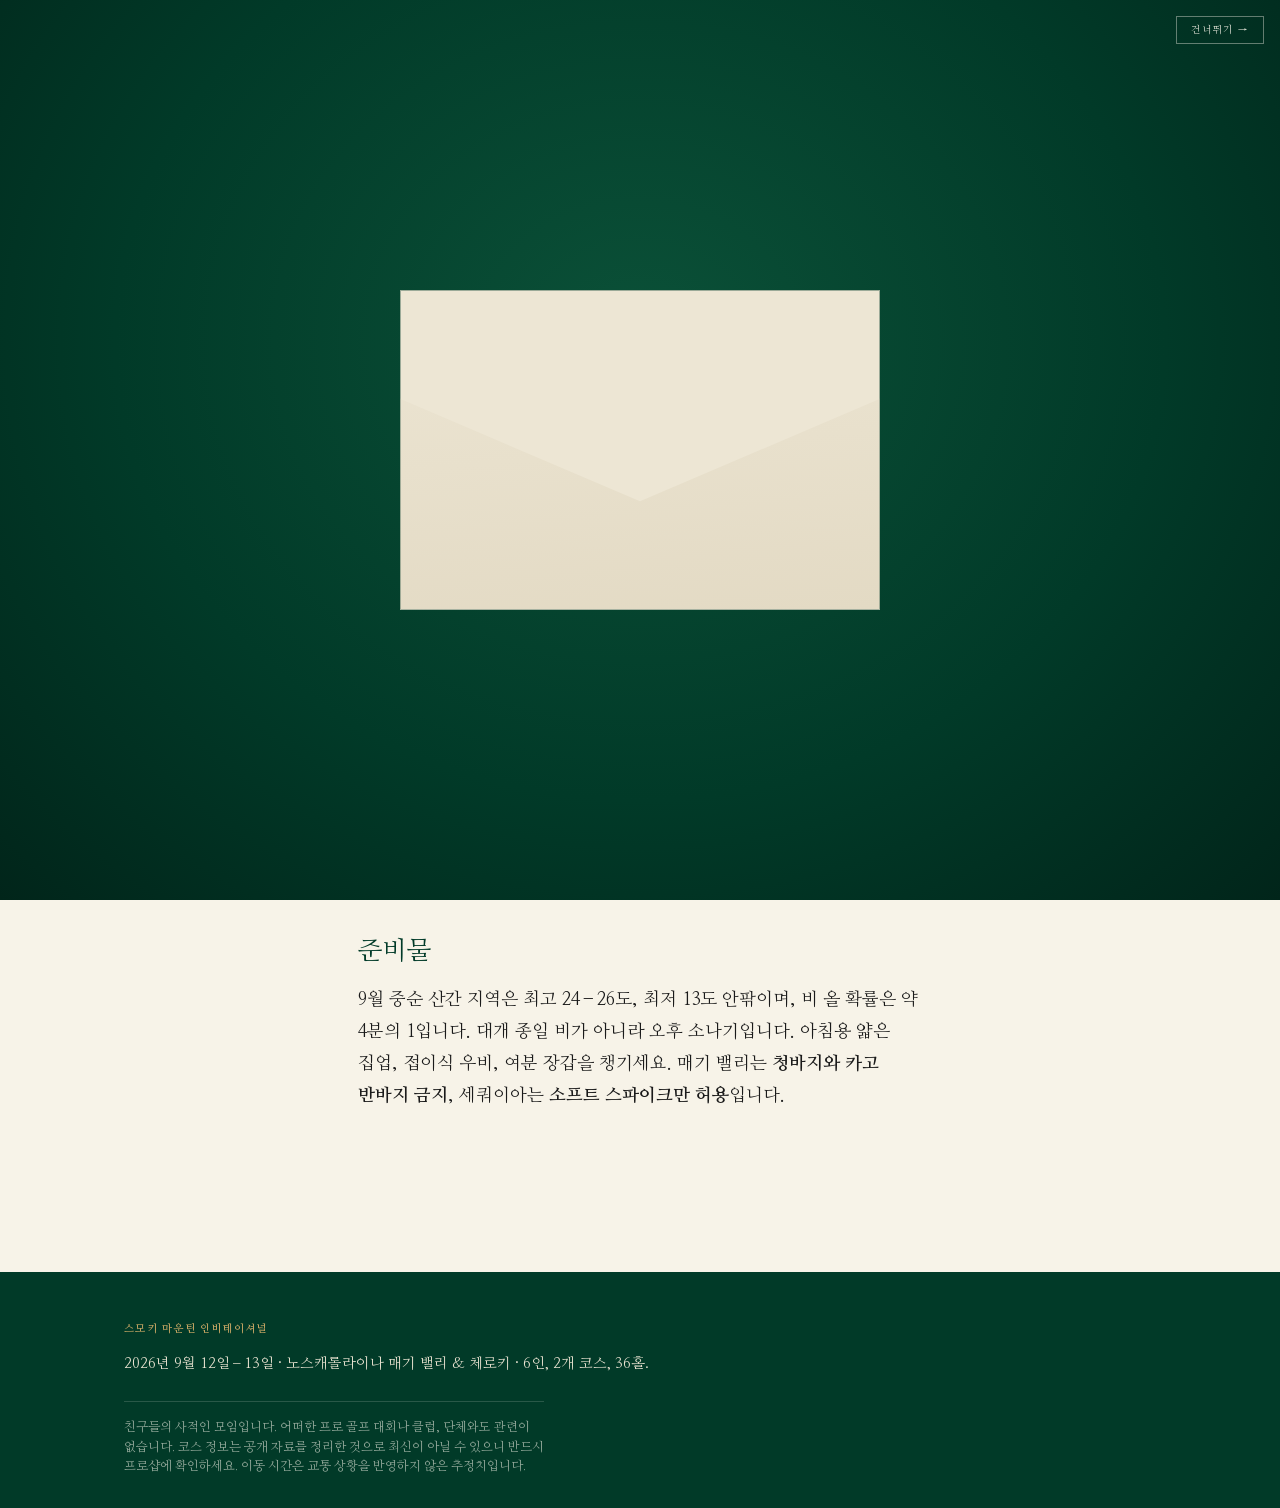
==== commit f565f8ee: "Make the game page a set of proposals, not a prescription The previous page argued for one format an" ====
--- a/index.html
+++ b/index.html
@@ -179,11 +179,10 @@
     </div>
 
     <h3 style="margin-top:var(--sp-7)">
-      <span class="en">The match</span><span class="ko" lang="ko">경기 방식</span>
+      <span class="en">The game</span><span class="ko" lang="ko">경기</span>
     </h3>
     <p>
-      <span class="en">Three a side, best two of three net scores on every hole, hole points accumulating across both rounds. The teams are balanced to within two strokes on each day and land <strong>dead even over the full thirty-six</strong>. <a href="match.html">The full format and the scoreboard are here.</a></span>
-      <span class="ko" lang="ko">3대3, 매 홀 세 명 중 상위 두 명의 네트 스코어를 합산하고, 두 라운드에 걸쳐 홀 포인트를 누적합니다. 두 팀은 각 일자별로 2타 이내로 맞춰져 있으며, <strong>36홀 전체로는 완전히 동률</strong>입니다. <a href="match.html">전체 방식과 스코어보드는 여기에 있습니다.</a></span>
+      <span class="en">Two teams of three. The format is still up for grabs&mdash;there are three worth arguing about, plus six mulligans a side and a team builder for shuffling the sides until they look fair. <a href="match.html">Have a look and tell us what you think.</a></span><span class="ko" lang="ko">3인 2팀. 경기 방식은 아직 열려 있습니다. 논의해 볼 만한 세 가지와 팀당 여섯 개의 멀리건, 그리고 팀이 공평해 보일 때까지 바꿔 볼 수 있는 도구를 준비했습니다. <a href="match.html">보시고 의견 주세요.</a></span>
     </p>
 
     <div class="alert" style="margin-top:var(--sp-6)">
